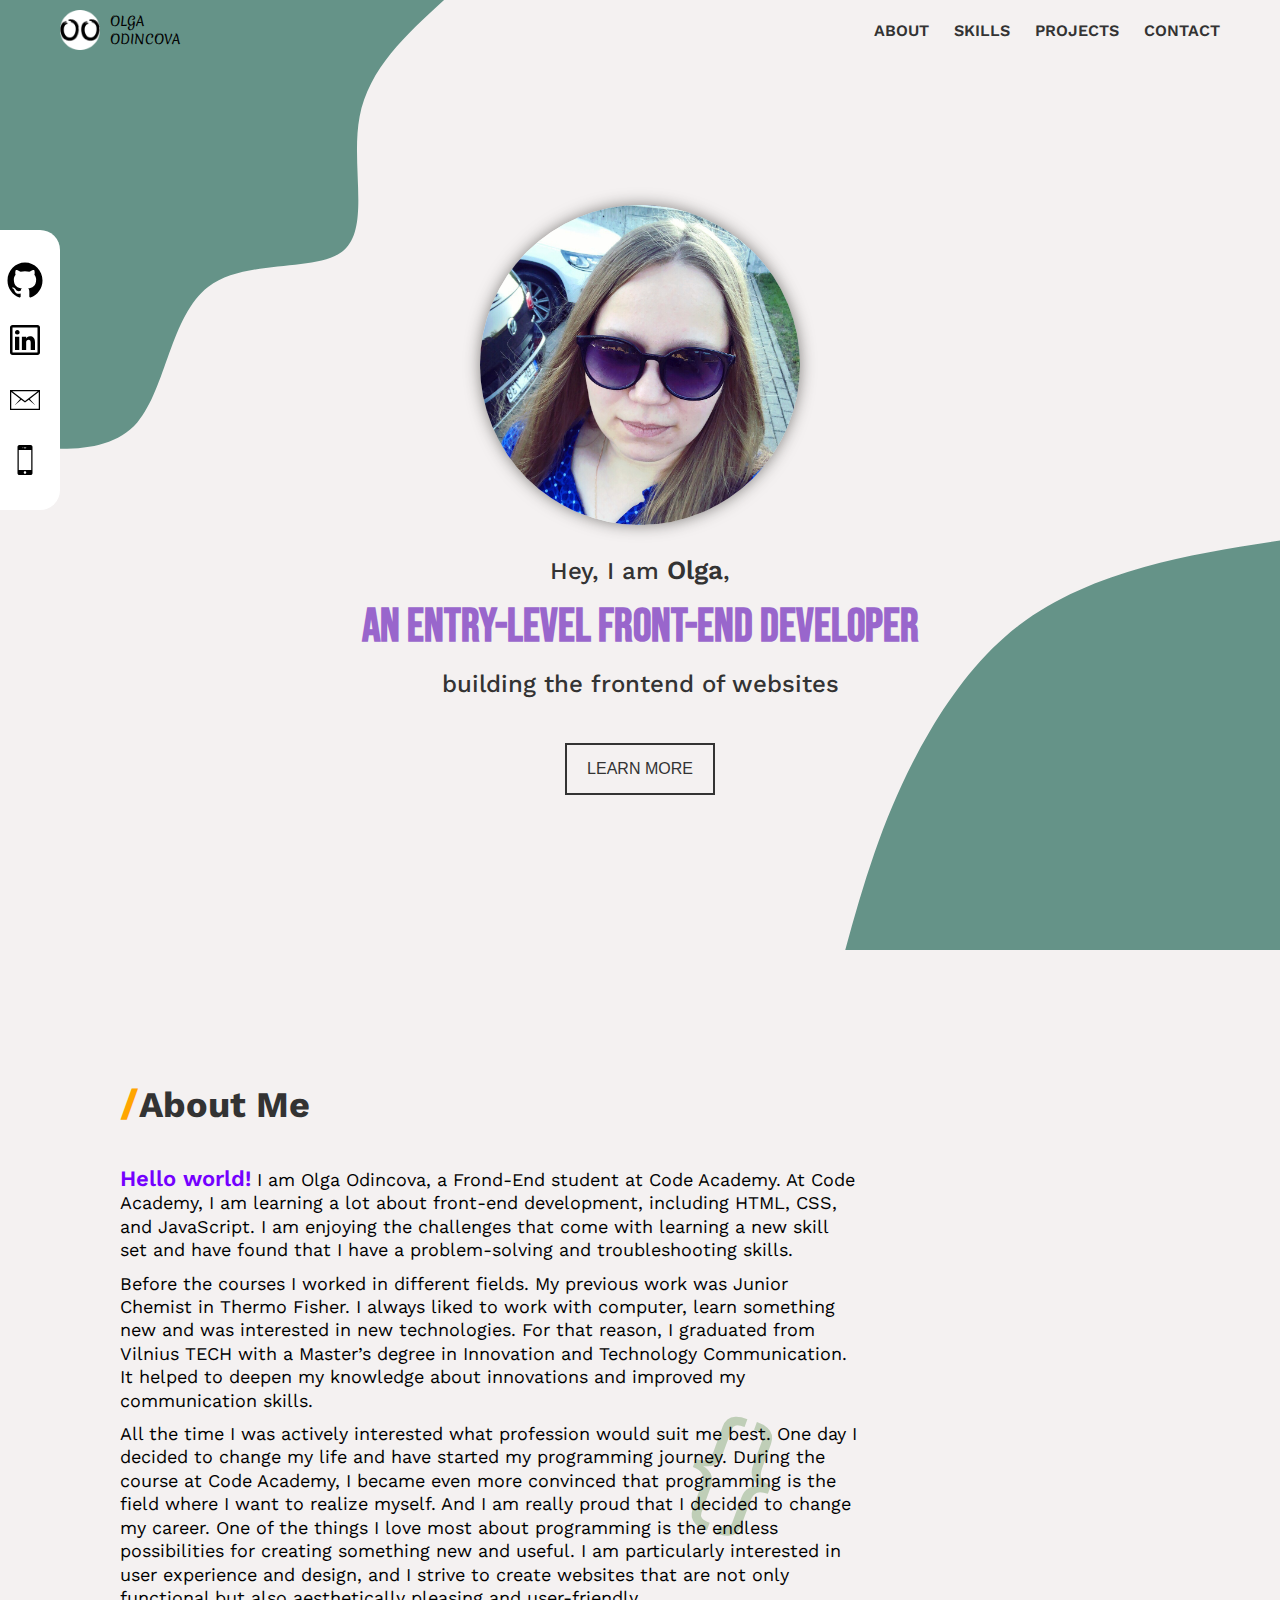
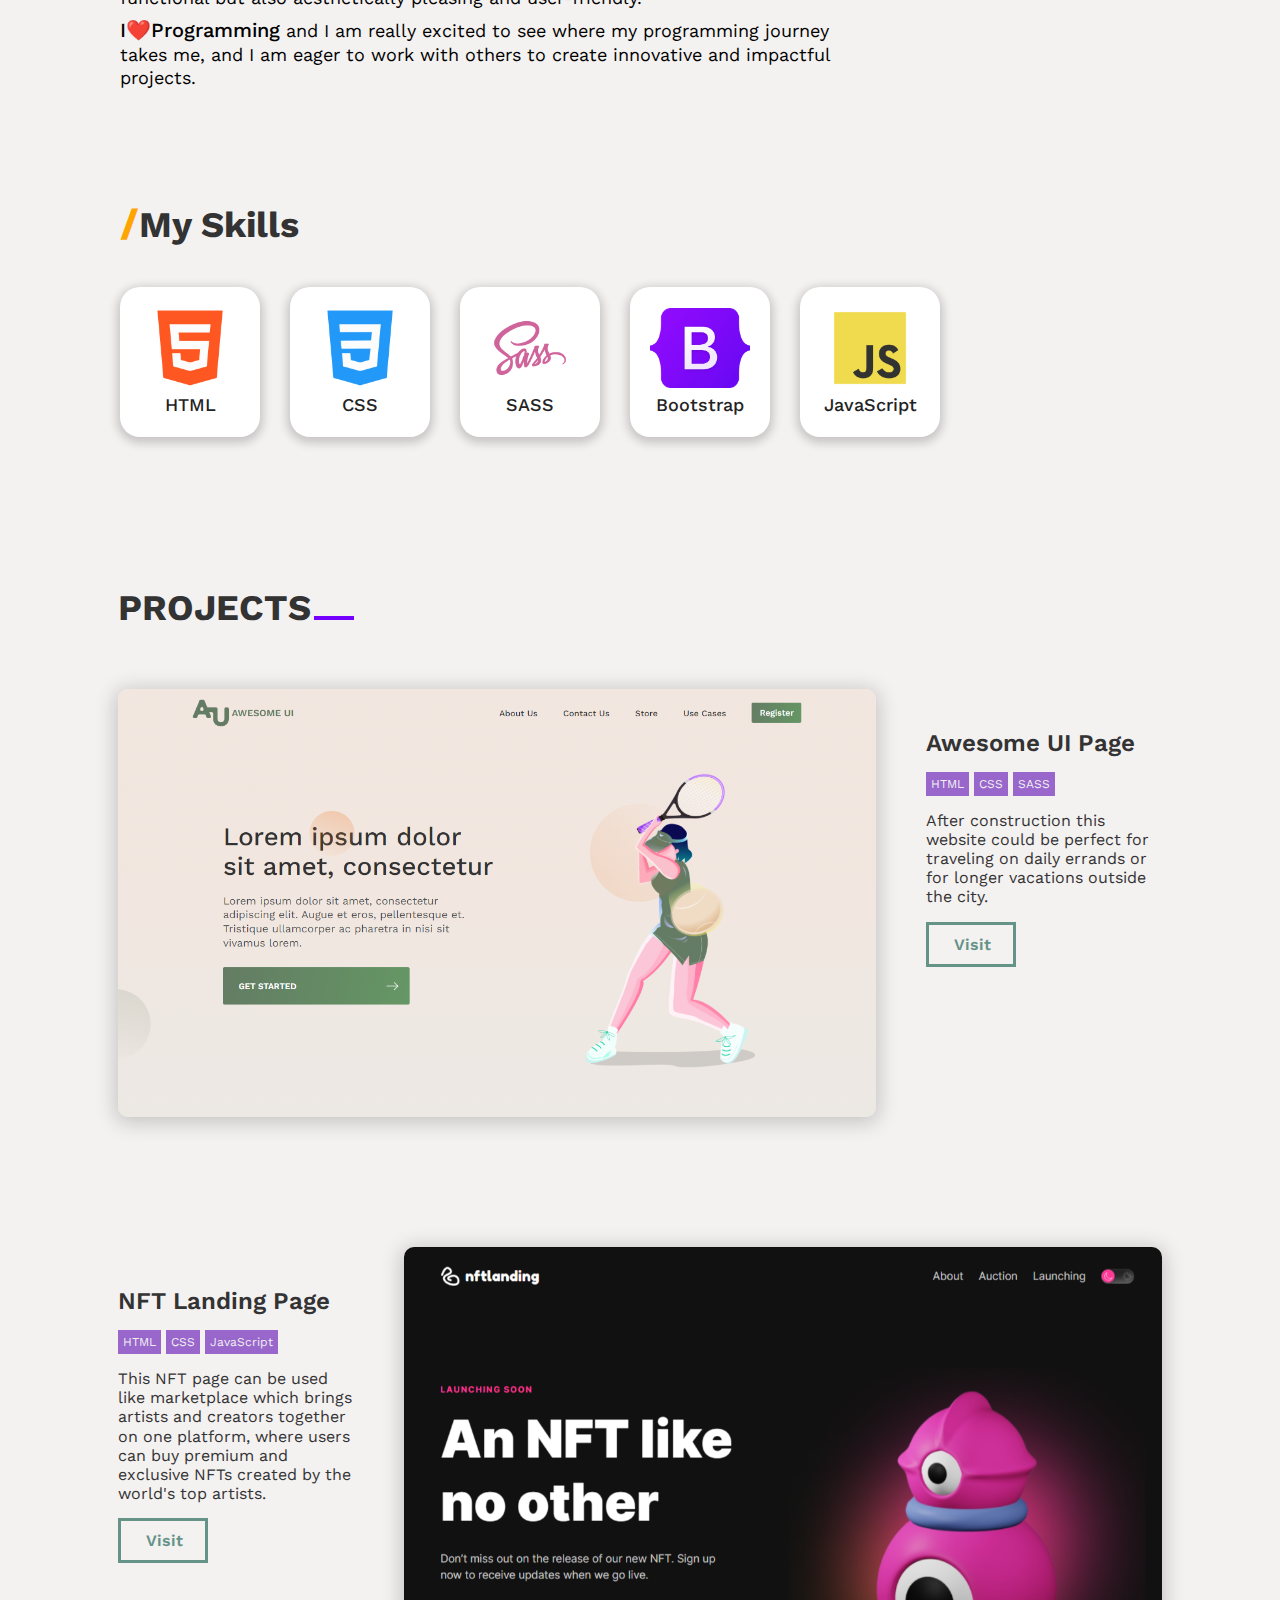
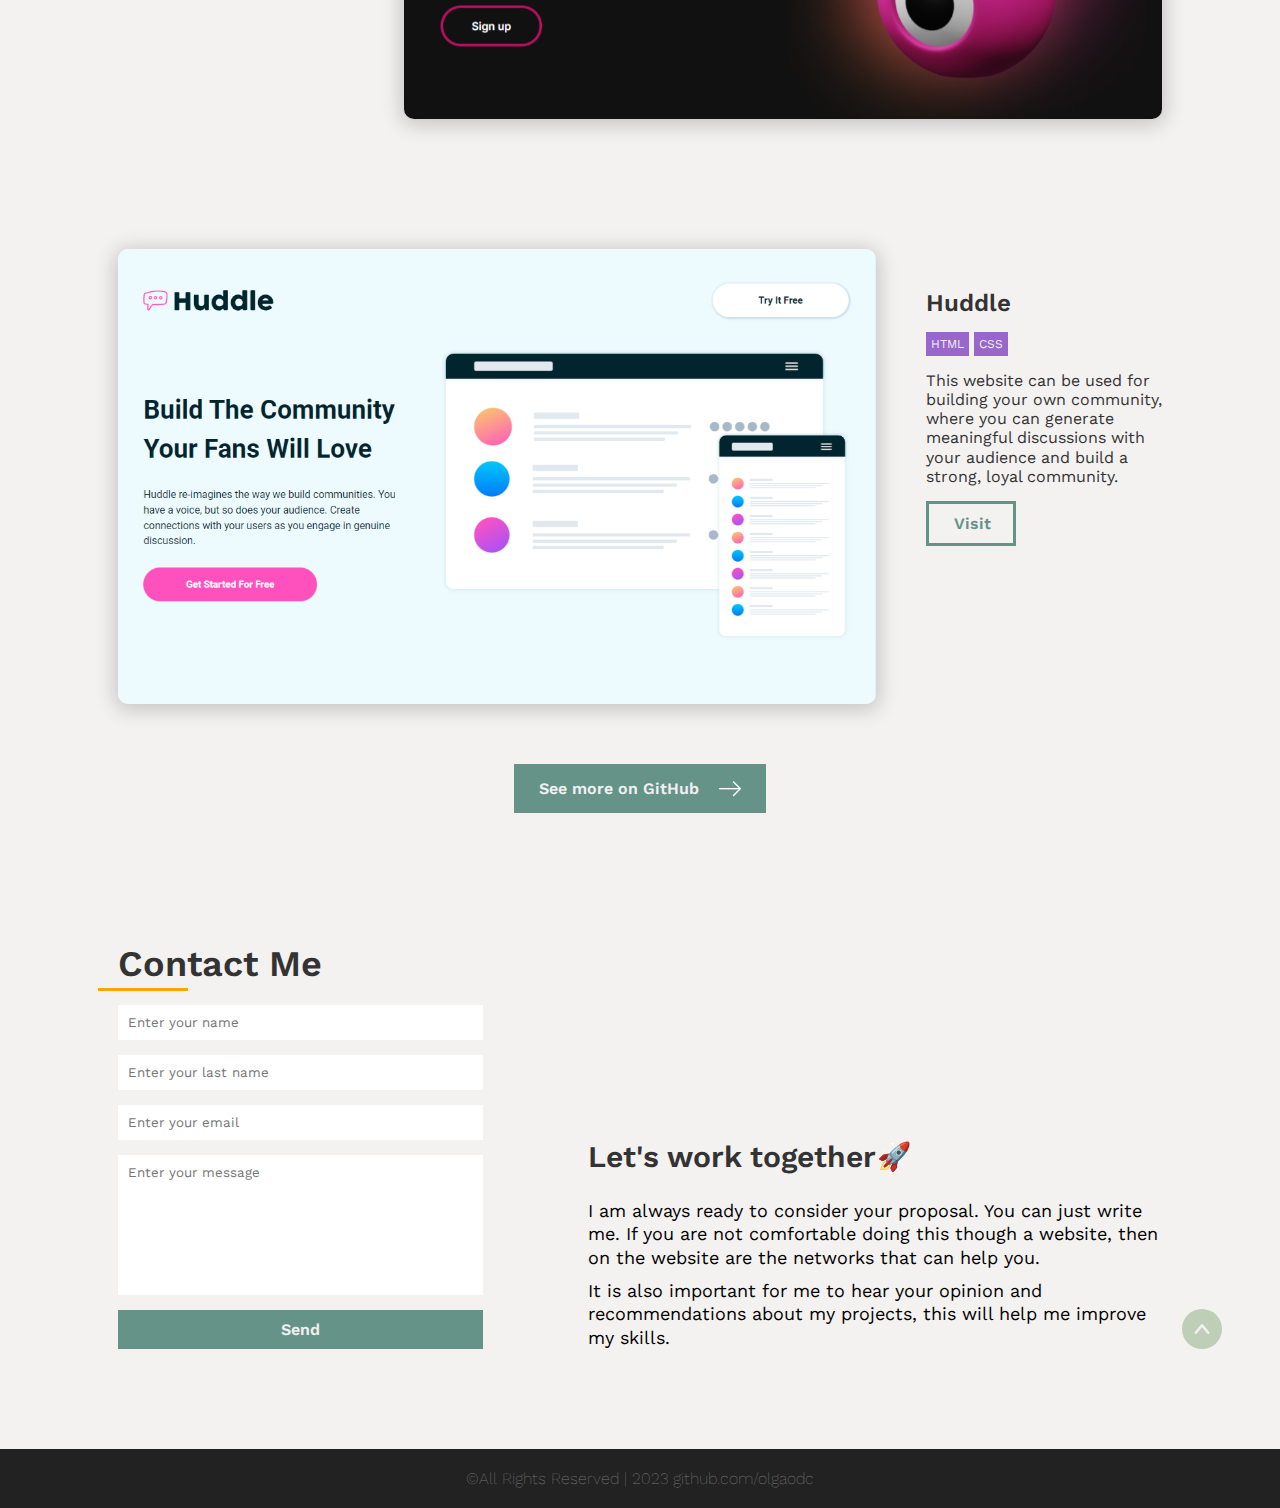
==== index.html @ 648d9e04 "changed welcome button and nft image" ====
<!DOCTYPE html>
<html lang="en">
<head>
  <meta charset="UTF-8">
  <meta http-equiv="X-UA-Compatible" content="IE=edge">
  <meta name="viewport" content="width=device-width, initial-scale=1.0">
  <title>Olga's Portfolio</title>
  <link rel="preconnect" href="https://fonts.googleapis.com">
  <link rel="preconnect" href="https://fonts.gstatic.com" crossorigin>
  <link href="https://fonts.googleapis.com/css2?family=Bebas+Neue&family=Merienda:wght@600&family=Work+Sans:ital,wght@0,400;0,500;0,600;0,700;1,600&display=swap" rel="stylesheet">

  <link rel="stylesheet" href="style.css">
</head>
  <body>
    <div class="content-wrapper">
      <div class="sidebar">
        <div class="contacts">
          <a class="contact-link" href="https://github.com/olgaodc" target="_blank">
            <svg class="contact-link-icon" height="512px" id="Layer_1" version="1.1" viewBox="0 0 512 512" width="512px" xml:space="preserve" xmlns="http://www.w3.org/2000/svg" xmlns:xlink="http://www.w3.org/1999/xlink">
              <g>
                <path class="st0" d="M256,32C132.3,32,32,134.8,32,261.7c0,101.5,64.2,187.5,153.2,217.9c11.2,2.1,15.3-5,15.3-11.1   c0-5.5-0.2-19.9-0.3-39.1c-62.3,13.9-75.5-30.8-75.5-30.8c-10.2-26.5-24.9-33.6-24.9-33.6c-20.3-14.3,1.5-14,1.5-14   c22.5,1.6,34.3,23.7,34.3,23.7c20,35.1,52.4,25,65.2,19.1c2-14.8,7.8-25,14.2-30.7c-49.7-5.8-102-25.5-102-113.5   c0-25.1,8.7-45.6,23-61.6c-2.3-5.8-10-29.2,2.2-60.8c0,0,18.8-6.2,61.6,23.5c17.9-5.1,37-7.6,56.1-7.7c19,0.1,38.2,2.6,56.1,7.7   c42.8-29.7,61.5-23.5,61.5-23.5c12.2,31.6,4.5,55,2.2,60.8c14.3,16.1,23,36.6,23,61.6c0,88.2-52.4,107.6-102.3,113.3   c8,7.1,15.2,21.1,15.2,42.5c0,30.7-0.3,55.5-0.3,63c0,6.1,4,13.3,15.4,11C415.9,449.1,480,363.1,480,261.7   C480,134.8,379.7,32,256,32z"/>
              </g>
            </svg>
            
          </a>
          <a class="contact-link" href="https://www.linkedin.com/in/olga-odincova-ba357b194/" target="_blank">
            <svg class="contact-link-icon" height="512px" id="Layer_1" version="1.1" viewBox="0 0 512 512" width="512px" xml:space="preserve" xmlns="http://www.w3.org/2000/svg" xmlns:xlink="http://www.w3.org/1999/xlink"><g><g><path class="st0" d="M182.8,384V212.9h-54.9V384H182.8L182.8,384z M157.4,187c18.3,0,29.7-13.1,29.7-29.5    c-0.3-16.7-11.4-29.5-29.4-29.5c-18,0-29.7,12.8-29.7,29.5c0,16.4,11.4,29.5,29,29.5H157.4L157.4,187z"/><path class="st0" d="M320.6,209c-29.1,0-41.6,16.4-49.6,27.8V213h-55v171h55v-97.4c0-5,0.4-10,1.9-13.5c4-10,13-20.3,28.2-20.3    c19.9,0,27.9,15.3,27.9,37.7V384h55v-99.9C384,232.8,356.8,209,320.6,209z"/></g><path d="M417.2,64H96.8C79.3,64,64,76.6,64,93.9v321.1c0,17.4,15.3,32.9,32.8,32.9h320.3c17.6,0,30.8-15.6,30.8-32.9V93.9   C448,76.6,434.7,64,417.2,64z M414,416c-1.1,0-313.1,0-314.9,0s-3.1-1.4-3.1-3.1S96,99.1,96,98s1-2,2-2s315,0,316,0s2,1,2,2   c0,23.3,0,314.9,0,316C416,414.9,415.1,416,414,416z"/></g>
            </svg>
          </a>
          <a class="contact-link" href="mailto:olgaodincova@gmail.com" target="_blank">
            <svg class="contact-link-icon" height="512px" id="Layer_1" version="1.1" viewBox="0 0 512 512" width="512px" xml:space="preserve" xmlns="http://www.w3.org/2000/svg" xmlns:xlink="http://www.w3.org/1999/xlink"><path d="M64,128v256h384V128H64z M256,267.9L93.2,144h325.6L256,267.9z M80,368V154.1l115.1,87.6L127,319l2,2l78.9-69.6L256,288  l48.1-36.6L383,321l2-2l-68.1-77.4L432,154.1V368H80z"/></svg>
          </a>
          <a class="contact-link" href="tel:+37068488502">
            <svg class="contact-link-icon" height="512px" id="Layer_1" version="1.1" viewBox="0 0 512 512" width="512px" xml:space="preserve" xmlns="http://www.w3.org/2000/svg" xmlns:xlink="http://www.w3.org/1999/xlink"><g><path d="M328.2,64H183.8C170.7,64,160,74.7,160,87.9v336.3c0,13.1,10.7,23.8,23.8,23.8h144.3c13.1,0,23.8-10.7,23.8-23.8V87.9   C352,74.7,341.3,64,328.2,64z M240,99.9c0-2.1,1.7-3.9,3.9-3.9h24.3c2.1,0,3.9,1.7,3.9,3.9v0.3c0,2.1-1.7,3.9-3.9,3.9h-24.3   c-2.1,0-3.9-1.7-3.9-3.9V99.9z M228,96c2.2,0,4,1.8,4,4c0,2.2-1.8,4-4,4s-4-1.8-4-4C224,97.8,225.8,96,228,96z M256,432.1   c-8.9,0-16.1-7.2-16.1-16.1c0-8.9,7.2-16.1,16.1-16.1c8.9,0,16.1,7.2,16.1,16.1C272.1,424.9,264.8,432.1,256,432.1z M336,384H176   V128h160V384z"/></g></svg>
          </a>
        </div>
      </div>
      
      <div class="bg-image">
        <div class="navbar-wrapper" id="navbar">
          <div class="navbar container">
            <div class="logo-wrapper">
              <img class="logo" src="./img/logo.png" alt="logo">
              <span class="logo-text-wrapper">
                <span class="logo-text">Olga</span>
                <span class="logo-text">Odincova</span>
              </span>
            </div>
            <ul class="navbar-list">
              <li class="navbar-list-item">
                <a class="navbar-list-link" href="#about">About</a>
              </li>
              <li class="navbar-list-item">
                <a class="navbar-list-link" href="#skills">Skills</a>
              </li>
              <li class="navbar-list-item">
                <a class="navbar-list-link" href="#projects">Projects</a>
              </li>
              <li class="navbar-list-item">
                <a class="navbar-list-link" href="#contact">Contact</a>
              </li>
            </ul>
            <div class="hamburger-menu">
              <span class="hamburger-menu-line"></span>
              <span class="hamburger-menu-line"></span>
              <span class="hamburger-menu-line"></span>
            </div>
          </div>
        </div>
        
        <div class="welcome-section-wrapper">
          <div class="container">
            <div id="welcome-section">
              <img class="portfolio-image" src="./img/portfolio-image.jpg" alt="">
              <span class="welcome-section-subtitle top">Hey, I am <span class="name">Olga</span>,</span>
              <h1 class="welcome-section-title">An Entry-Level Front-End Developer</h1>
              <span class="welcome-section-subtitle bottom">building the frontend of websites</span>
              <button class="button" id="welcome-button">
                <span>Learn more</span>
                <svg data-name="Layer 1" id="Layer_1" viewBox="0 0 64 64" xmlns="http://www.w3.org/2000/svg"><title/><path d="M32,51.5,0,18.83,6.62,12.5,32,38.76,57.38,12.5,64,18.83Z" data-name="&lt;Compound Path&gt;" id="_Compound_Path_"/></svg>
              </button>
            </div>
          </div>
        </div>
      </div>
      
      <div class="bg-color">     

        <div class="main-menu">
          <div class="about-container">
            <div class="container">
              <div class="about-section-wrapper">
                <div class="about-section" id="about">
                  <h2 class="about-title">About Me</h2>
                  <p class="about-description"> <span class="hello-item">Hello world!</span> I am Olga Odincova, a Frond-End student at Code Academy. At Code Academy, I am learning a lot about front-end development, including HTML, CSS, and JavaScript. I am enjoying the challenges that come with learning a new skill set and have found that I have a problem-solving and troubleshooting skills.</p>
                  <p class="about-description">Before the courses I worked in different fields. My previous work was Junior Chemist in Thermo Fisher. I always liked to work with computer, learn something new and was interested in new technologies. For that reason, I graduated from Vilnius TECH with a Master’s degree in Innovation and Technology Communication. It helped to deepen my knowledge about innovations and improved my communication skills.</p>
                  <p class="about-description journey">All the time I was actively interested what profession would suit me best. One day I decided to change my life and have started my programming journey. During the course at Code Academy, I became even more convinced that programming is the field where I want to realize myself. And I am really proud that I decided to change my career. One of the things I love most about programming is the endless possibilities for creating something new and useful. I am particularly interested in user experience and design, and I strive to create websites that are not only functional but also aesthetically pleasing and user-friendly.</p>
                  <p class="about-description"><span class="programming-item">I❤️Programming</span> and I am really excited to see where my programming journey takes me, and I am eager to work with others to create innovative and impactful projects.</p>
                </div>
                <div class="skills-section" id="skills">
                  <h2 class="skills-title">My Skills</h2>
                  <div class="skills-items-wrapper">
                    <div class="skill-item">
                      <img class="skill-icon" src="./img/html.png" alt="html logo">
                      <span class="item-title">HTML</span>
                    </div>
                    <div class="skill-item">
                      <img class="skill-icon" src="./img/css.png" alt="css logo">
                      <span class="item-title">CSS</span>
                    </div>
                    <div class="skill-item">
                      <img class="skill-icon" src="./img/sass.png" alt="sass logo">
                      <span class="item-title">SASS</span>
                    </div>
                    <div class="skill-item">
                      <img class="skill-icon" src="./img/Bootstrap.png" alt="bootstrap logo">
                      <span class="item-title">Bootstrap</span>
                    </div>
                    <!-- <div class="skill-item">
                      <span class="item-title">Responsive design</span>
                    </div> -->
                    <div class="skill-item">
                      <img class="skill-icon" src="./img/js.png" alt="javascript logo">
                      <span class="item-title">JavaScript</span>
                    </div>
                     <!-- <div class="skill-item different"><span class="item-title different">Coming soon...</span></div> -->
                  </div>
                </div>
              </div>
            </div>
          </div>

          <div class="work-container-wrapper">
            <div class="container">
              <div id="projects" class="work-container">
                <h2 class="project-tile">Projects</h2>
                <div class="project-items-wrapper">
                  <div class="project-item">                      
                    <a class="project-image-link" href="https://olgaodc.github.io/Awesome-UI/" target="_blank">
                      <img class="project-image" src="./img/Awesome-UI-Landing-Page.png">
                    </a>
                    <div class="project-info">
                      <h3 class="project-item-title">Awesome UI Page</h3>
                      <span class="project-stack">
                        <span class="stack-item">HTML</span>
                        <span class="stack-item">CSS</span>
                        <span class="stack-item">SASS</span>
                      </span>
                      <p class="project-item-description">After construction this website could be perfect for traveling on daily errands or for longer vacations outside the city.</p>
                      <a class="project-item-button" href="https://olgaodc.github.io/Awesome-UI/" target="_blank">Visit</a>
                    </div>
                  </div>
                
                  <div class="project-item">                      
                    <div class="project-info">
                      <h3 class="project-item-title">NFT Landing Page</h3>
                      <span class="project-stack">
                        <span class="stack-item">HTML</span>
                        <span class="stack-item">CSS</span>
                        <span class="stack-item">JavaScript</span>
                      </span>
                      <p class="project-item-description">This NFT page can be used like marketplace which brings artists and creators together on one platform, where users can buy premium and exclusive NFTs created by the world's top artists.</p>
                      <a class="project-item-button" href="https://olgaodc.github.io/NFT-landing-page/" target="_blank">Visit</a>
                    </div>
                    <a class="project-image-link" href="https://olgaodc.github.io/NFT-landing-page/" target="_blank">
                      <img class="project-image" src="./img/NFT-Startup-Landing-Page.png">
                    </a>

                  </div>
                
                  <div class="project-item">
                    <a class="project-image-link" href="https://olgaodc.github.io/Huddle/" target="_blank">
                      <img class="project-image" src="./img/Huddle.png">
                    </a>
                    <div class="project-info">
                      <h3 class="project-item-title">Huddle</h3>
                      <span class="project-stack">
                        <span class="stack-item">HTML</span>
                        <span class="stack-item">CSS</span>
                        <!-- <span class="stack-item">SASS</span> -->
                      </span>
                      <p class="project-item-description">This website can be used for building your own community, where you can generate meaningful discussions with your audience and build a strong, loyal community.</p>
                      <a class="project-item-button" href="https://olgaodc.github.io/Huddle/" target="_blank">Visit</a>
                    </div>                  
                  </div>
                </div>
              
                <a class="profile-button" href="https://github.com/olgaodc?tab=repositories" target="_blank">
                  <span class="button-text">See more on GitHub</span>
                  <img src="./img/arrow.png" alt="arrow"> 
                </a>
              </div>
            </div>
          </div>

          
          <div class="contact-container">
            <div class="container">
              <div class="contact-section-wrapper">
                <div class="contact-section" id="contact">
                  <form action="mailto:olgaodincova@gmail.com" method="post" target="_blank">
                    <span class="form-title">Contact Me</span>
                    <div class="line"></div>
                    <input type="text" placeholder="Enter your name" name="firstname" id="fname" required>
                    <input type="text" placeholder="Enter your last name" name="lastname" id="lname" required>
                    <input type="email" placeholder="Enter your email" name="email" id="email" required>
                    <textarea name="message" id="message" placeholder="Enter your message"  cols="30" rows="8"></textarea>
                    <input type="submit" value="Send">
                  </form>
                  <div class="contact-info">
                    <h4 class="contact-title">Let's work together</h4>
                    <p class="contact-description">I am always ready to consider your proposal. You can just write me. If you are not comfortable doing this though a website, then on the website are the networks that can help you.</p>
                    <p class="contact-description">It is also important for me to hear your opinion and recommendations about my projects, this will help me improve my skills.</p>
                    <div class="contacts-list-wrapper">
                      <ul class="contacts-list">
                        <li class="contact-item">
                          <a class="contact-link" href="https://www.linkedin.com/in/olga-odincova-ba357b194/" target="_blank">
                            <svg class="contact-icon" height="512px" id="Layer_1" version="1.1" viewBox="0 0 512 512" width="512px" xml:space="preserve" xmlns="http://www.w3.org/2000/svg" xmlns:xlink="http://www.w3.org/1999/xlink"><g><g><path class="st0" d="M182.8,384V212.9h-54.9V384H182.8L182.8,384z M157.4,187c18.3,0,29.7-13.1,29.7-29.5    c-0.3-16.7-11.4-29.5-29.4-29.5c-18,0-29.7,12.8-29.7,29.5c0,16.4,11.4,29.5,29,29.5H157.4L157.4,187z"/><path class="st0" d="M320.6,209c-29.1,0-41.6,16.4-49.6,27.8V213h-55v171h55v-97.4c0-5,0.4-10,1.9-13.5c4-10,13-20.3,28.2-20.3    c19.9,0,27.9,15.3,27.9,37.7V384h55v-99.9C384,232.8,356.8,209,320.6,209z"/></g><path d="M417.2,64H96.8C79.3,64,64,76.6,64,93.9v321.1c0,17.4,15.3,32.9,32.8,32.9h320.3c17.6,0,30.8-15.6,30.8-32.9V93.9   C448,76.6,434.7,64,417.2,64z M414,416c-1.1,0-313.1,0-314.9,0s-3.1-1.4-3.1-3.1S96,99.1,96,98s1-2,2-2s315,0,316,0s2,1,2,2   c0,23.3,0,314.9,0,316C416,414.9,415.1,416,414,416z"/></g>
                            </svg>
                          </a>
                        </li>
                        <li class="contact-item">
                          <a class="contact-link" href="tel:+37068488502">
                            <svg class="contact-icon" height="512px" id="Layer_1" version="1.1" viewBox="0 0 512 512" width="512px" xml:space="preserve" xmlns="http://www.w3.org/2000/svg" xmlns:xlink="http://www.w3.org/1999/xlink"><g><path d="M328.2,64H183.8C170.7,64,160,74.7,160,87.9v336.3c0,13.1,10.7,23.8,23.8,23.8h144.3c13.1,0,23.8-10.7,23.8-23.8V87.9   C352,74.7,341.3,64,328.2,64z M240,99.9c0-2.1,1.7-3.9,3.9-3.9h24.3c2.1,0,3.9,1.7,3.9,3.9v0.3c0,2.1-1.7,3.9-3.9,3.9h-24.3   c-2.1,0-3.9-1.7-3.9-3.9V99.9z M228,96c2.2,0,4,1.8,4,4c0,2.2-1.8,4-4,4s-4-1.8-4-4C224,97.8,225.8,96,228,96z M256,432.1   c-8.9,0-16.1-7.2-16.1-16.1c0-8.9,7.2-16.1,16.1-16.1c8.9,0,16.1,7.2,16.1,16.1C272.1,424.9,264.8,432.1,256,432.1z M336,384H176   V128h160V384z"/></g></svg>
                          </a>
                        </li>
                        <li class="contact-item">
                          <a class="contact-link" href="mailto:olgaodincova@gmail.com" target="_blank">
                            <svg class="contact-icon" height="512px" id="Layer_1" version="1.1" viewBox="0 0 512 512" width="512px" xml:space="preserve" xmlns="http://www.w3.org/2000/svg" xmlns:xlink="http://www.w3.org/1999/xlink"><path d="M64,128v256h384V128H64z M256,267.9L93.2,144h325.6L256,267.9z M80,368V154.1l115.1,87.6L127,319l2,2l78.9-69.6L256,288  l48.1-36.6L383,321l2-2l-68.1-77.4L432,154.1V368H80z"/></svg>
                          </a>
                        </li> 
                      </ul>
                    </div>
                  </div> 
                  <button class="back-to-top-button" id="back-to-top-button">
                    <?xml version="1.0" ?><svg viewBox="0 0 96 96" xmlns="http://www.w3.org/2000/svg"><title/><path d="M82.6074,62.1072,52.6057,26.1052a6.2028,6.2028,0,0,0-9.2114,0L13.3926,62.1072a5.999,5.999,0,1,0,9.2114,7.6879L48,39.3246,73.396,69.7951a5.999,5.999,0,1,0,9.2114-7.6879Z"/></svg>
                  </a>             
                </div>
              </div>
            </div>
          </div>
        </div>
      </div>
      
      <div class="footer-wrapper">
        <div class="container">
          <div class="footer">
            <span class="footer-item">©All Rights Reserved | 2023 github.com/olgaodc</span>
          </div>
        </div>
      </div>
    </div>

    <script src="script.js"></script>
  </body>
</html>
---- style.css ----
@charset "UTF-8";
*, *::before, *::after {
  box-sizing: border-box;
}

body {
  margin: 0;
}

.content-wrapper {
  font-family: "Work Sans", sans-serif;
}

.container {
  max-width: 1300px;
  margin-left: auto;
  margin-right: auto;
  padding: 0 60px;
}
@media screen and (max-width: 660px) {
  .container {
    padding: 0 40px;
  }
}
@media screen and (max-width: 469px) {
  .container {
    padding: 0 20px;
  }
}

.bg-image {
  background-color: #F4F1F1;
  background-image: url("./img/background-image.svg");
  background-repeat: no-repeat;
  background-size: cover;
}

.logo-wrapper {
  display: flex;
  align-items: center;
  -moz-column-gap: 10px;
       column-gap: 10px;
}
.logo-wrapper .logo {
  width: 40px;
  height: 40px;
}
@media screen and (max-width: 469px) {
  .logo-wrapper .logo {
    width: 30px;
    height: 30px;
  }
}
.logo-wrapper .logo-text-wrapper {
  display: flex;
  flex-direction: column;
}
.logo-wrapper .logo-text-wrapper .logo-text {
  text-transform: uppercase;
  font-family: "Merienda", cursive;
  color: #000000;
  font-size: 13px;
  font-weight: 400;
}
@media screen and (max-width: 469px) {
  .logo-wrapper .logo-text-wrapper .logo-text {
    font-size: 10px;
  }
}

.footer .logo-wrapper .logo-text {
  color: #ffffff;
}

.bg-color {
  background-color: #f4f1f1;
}

.about-title,
.skills-title {
  margin: 0 0 40px;
  font-size: 36px;
  color: #333333;
}
@media screen and (max-width: 660px) {
  .about-title,
  .skills-title {
    margin: 0 0 30px;
    font-size: 30px;
  }
}

.about-title::before,
.skills-title::before {
  content: "/";
  color: orange;
  font-size: 40px;
}

input[type=text],
input[type=email],
input[type=submit],
textarea {
  padding: 10px;
  border: none;
  /* border-radius: 4px; */
  font-family: "Work Sans", sans-serif;
  resize: none;
  max-width: 100%;
}

input[type=submit] {
  cursor: pointer;
  background-color: #659388;
  color: #f0f0f0;
  font-size: 16px;
  font-weight: 600;
}

input[type=submit]:hover {
  opacity: 85%;
}

.about-section-wrapper {
  padding-top: 100px;
  padding-left: 60px;
  display: flex;
  flex-direction: column;
  row-gap: 100px;
}
@media screen and (max-width: 660px) {
  .about-section-wrapper {
    padding-left: 0;
    padding-top: 50px;
    row-gap: 60px;
  }
}
.about-section-wrapper .about-section {
  padding-top: 30px;
}
.about-section-wrapper .about-section .about-description {
  margin-top: 0;
  margin-bottom: 10px;
  max-width: 740px;
  font-size: 18px;
  line-height: 130%;
}
@media screen and (max-width: 660px) {
  .about-section-wrapper .about-section .about-description {
    font-size: 16px;
  }
}
.about-section-wrapper .about-section .about-description.journey {
  position: relative;
  z-index: 1;
}
.about-section-wrapper .about-section .about-description.journey:after {
  position: absolute;
  display: inline-block;
  content: "{}";
  color: #bfceb7;
  transform: scale(7);
  rotate: 20deg;
  top: 34px;
  right: 120px;
  z-index: -1;
}
.about-section-wrapper .about-section .about-description .hello-item {
  color: #7400ff;
  font-size: 22px;
  font-weight: 600;
}
.about-section-wrapper .about-section .about-description .programming-item {
  font-size: 20px;
  font-weight: 500;
}
.about-section-wrapper .skills-section .skills-items-wrapper {
  display: flex;
  flex-wrap: wrap;
  gap: 30px;
}
@media screen and (max-width: 660px) {
  .about-section-wrapper .skills-section .skills-items-wrapper {
    gap: 30px 20px;
  }
}
.about-section-wrapper .skills-section .skills-items-wrapper .skill-item {
  display: flex;
  flex-direction: column;
  justify-content: center;
  align-items: center;
  gap: 6px;
  background-color: white;
  border-radius: 20px;
  height: 150px;
  width: 140px;
  box-shadow: 0 3px 10px 3px rgba(0, 0, 0, 0.19);
  transition-property: margin-top, margin-bottom;
  transition-duration: 0.3s;
}
@media screen and (max-width: 660px) {
  .about-section-wrapper .skills-section .skills-items-wrapper .skill-item {
    height: 110px;
    width: 100px;
  }
}
.about-section-wrapper .skills-section .skills-items-wrapper .skill-item .skill-icon {
  height: 80px;
}
@media screen and (max-width: 660px) {
  .about-section-wrapper .skills-section .skills-items-wrapper .skill-item .skill-icon {
    height: 50px;
  }
}
.about-section-wrapper .skills-section .skills-items-wrapper .skill-item:hover {
  margin-top: -20px;
  margin-bottom: 0;
}
.about-section-wrapper .skills-section .skills-items-wrapper .skill-item.different {
  background-color: #c2bebe;
}
.about-section-wrapper .skills-section .skills-items-wrapper .skill-item .item-title {
  text-align: center;
  color: #232323;
  font-size: 18px;
  font-weight: 500;
}
@media screen and (max-width: 660px) {
  .about-section-wrapper .skills-section .skills-items-wrapper .skill-item .item-title {
    font-size: 15px;
  }
}
.about-section-wrapper .skills-section .skills-items-wrapper .skill-item .item-title.different {
  color: #ede5e5;
}

.navbar-wrapper {
  padding-top: 10px;
}
.navbar-wrapper .navbar {
  display: flex;
  justify-content: space-between;
  align-items: center;
}
.navbar-wrapper .navbar .navbar-list {
  display: flex;
  flex-wrap: wrap;
  gap: 25px;
  padding-left: 0;
  margin: 0;
}
.navbar-wrapper .navbar .navbar-list .navbar-list-item {
  list-style-type: none;
}
.navbar-wrapper .navbar .navbar-list .navbar-list-item .navbar-list-link {
  display: inline-block;
  text-decoration: none;
  color: #333333;
  text-transform: uppercase;
  font-size: 16px;
  font-weight: 600;
  padding: 10px 0;
  transition-property: color;
  transition-duration: 0.3s;
}
.navbar-wrapper .navbar .navbar-list .navbar-list-item .navbar-list-link:hover {
  color: #659388;
}
.navbar-wrapper .navbar .hamburger-menu {
  cursor: pointer;
  display: none;
}
@media screen and (max-width: 660px) {
  .navbar-wrapper .navbar .hamburger-menu {
    display: block;
  }
}
.navbar-wrapper .navbar .hamburger-menu .hamburger-menu-line {
  display: block;
  width: 25px;
  height: 3px;
  margin: 5px 0;
  border-radius: 25px;
  background-color: #333333;
  transition: all 0.3s ease;
}

@media (max-width: 660px) {
  .navbar-wrapper .navbar .navbar-list {
    position: fixed;
    right: -100%;
    top: 0;
    gap: 15px;
    flex-direction: column;
    padding-top: 60px;
    background-color: rgba(244, 241, 241, 0.8);
    width: 60%;
    height: 100svh;
    text-align: center;
    transition: 0.3s;
    z-index: 2;
  }
  .navbar-wrapper .navbar .navbar-list.active {
    right: 0;
  }
  .navbar-wrapper .navbar .navbar-list .navbar-list-item {
    margin: 0;
  }
  .navbar-wrapper .navbar .navbar-list .navbar-list-item .navbar-list-link {
    font-size: 14px;
    padding: 0;
  }
  .navbar-wrapper .navbar .hamburger-menu {
    z-index: 3;
  }
  .navbar-wrapper .navbar .hamburger-menu.active .hamburger-menu-line:nth-child(2) {
    opacity: 0;
  }
  .navbar-wrapper .navbar .hamburger-menu.active .hamburger-menu-line:nth-child(1) {
    transform: translateY(8px) rotate(45deg);
  }
  .navbar-wrapper .navbar .hamburger-menu.active .hamburger-menu-line:nth-child(3) {
    transform: translateY(-8px) rotate(-45deg);
  }
}
.sidebar {
  position: fixed;
  top: 230px;
  background-color: white;
  padding: 30px 15px 30px 5px;
  border-radius: 0 20px 20px 0;
}
.sidebar .contacts {
  display: grid;
  grid-template-columns: 1fr;
  row-gap: 20px;
}
.sidebar .contacts .contact-link {
  text-decoration: none;
}
.sidebar .contacts .contact-link .contact-link-icon {
  display: block;
  width: 40px;
  height: 40px;
  transition-property: fill;
  transition-duration: 0.3s;
  transition-timing-function: ease-in-out;
}
.sidebar .contacts .contact-link .contact-link-icon:hover {
  fill: #659388;
}
@media screen and (max-width: 660px) {
  .sidebar {
    display: none;
  }
}

#welcome-section {
  display: flex;
  flex-direction: column;
  align-items: center;
  justify-content: center;
  gap: 15px;
  height: 100vh;
  height: 100svh;
}
#welcome-section .portfolio-image {
  width: 320px;
  height: 320px;
  -o-object-fit: cover;
     object-fit: cover;
  display: block;
  border-radius: 50%;
  /* border: 1px solid #4a4848ed; */
  box-shadow: 0px 0px 15px 0px rgba(113, 110, 108, 0.88);
}
@media screen and (max-width: 469px) {
  #welcome-section .portfolio-image {
    width: 260px;
    height: 260px;
  }
}
@media screen and (max-width: 290px) {
  #welcome-section .portfolio-image {
    width: 180px;
    height: 180px;
  }
}
#welcome-section .welcome-section-subtitle {
  font-size: 24px;
  color: #333333;
  font-weight: 500;
  text-align: center;
}
@media screen and (max-width: 660px) {
  #welcome-section .welcome-section-subtitle {
    font-size: 20px;
  }
}
#welcome-section .welcome-section-subtitle.top {
  margin-top: 15px;
}
#welcome-section .welcome-section-subtitle.bottom {
  margin-bottom: 30px;
}
@media screen and (max-width: 660px) {
  #welcome-section .welcome-section-subtitle.bottom {
    margin-bottom: 20px;
  }
}
#welcome-section .welcome-section-subtitle .name {
  font-size: 26px;
  font-weight: 600;
}
@media screen and (max-width: 660px) {
  #welcome-section .welcome-section-subtitle .name {
    font-size: 22px;
  }
}
#welcome-section .welcome-section-title {
  font-family: "Bebas Neue", cursive;
  text-align: center;
  font-size: 46px;
  color: #9966CC;
  /* text-shadow: 1px 1px 1px #4c4746; */
  margin: 0;
}
@media screen and (max-width: 660px) {
  #welcome-section .welcome-section-title {
    font-size: 38px;
  }
}
#welcome-section .button {
  display: flex;
  justify-content: space-between;
  align-items: center;
  max-width: 280px;
  text-decoration: none;
  text-transform: uppercase;
  text-align: center;
  padding: 15px 20px;
  color: #333333;
  font-size: 16px;
  font-weight: 500;
  background-color: transparent;
  border: 2px solid #333333;
  cursor: pointer;
  transition-property: all;
  transition-duration: 0.5s;
}
@media screen and (max-width: 660px) {
  #welcome-section .button {
    font-size: 14px;
  }
}
#welcome-section .button svg {
  display: none;
  width: 17px;
  height: 17px;
  fill: #ffffff;
  transition-property: all;
  transition-duration: 0.5s;
}
#welcome-section .button:hover {
  gap: 15px;
  color: #ffffff;
  background-color: #bfceb7;
  border-color: #bfceb7;
  padding: 15px 40px;
  letter-spacing: 5px;
  font-weight: 600;
}
#welcome-section .button:hover svg {
  display: block;
}

.work-container-wrapper {
  padding-top: 150px;
}
@media screen and (max-width: 660px) {
  .work-container-wrapper {
    padding-top: 100px;
  }
}
.work-container-wrapper #projects {
  display: flex;
  flex-wrap: wrap;
  row-gap: 60px;
  justify-content: center;
}
@media screen and (max-width: 660px) {
  .work-container-wrapper #projects {
    row-gap: 30px;
  }
}
.work-container-wrapper #projects .project-tile {
  width: 90%;
  text-align: left;
  margin: 0;
  text-transform: uppercase;
  font-size: 36px;
  font-weight: 700;
  color: #333333;
}
@media screen and (max-width: 660px) {
  .work-container-wrapper #projects .project-tile {
    width: 100%;
    font-size: 30px;
  }
}
.work-container-wrapper #projects .project-tile::after {
  content: "";
  display: inline-block;
  height: 4px;
  width: 40px;
  background: #7400ff;
  margin-left: 3px;
  animation: blink 1s infinite;
}
@media screen and (max-width: 660px) {
  .work-container-wrapper #projects .project-tile::after {
    width: 30px;
    height: 3px;
  }
}
@keyframes blink {
  0% {
    opacity: 0;
  }
  100% {
    opacity: 1;
  }
}
.work-container-wrapper #projects .project-items-wrapper {
  width: 90%;
  display: flex;
  flex-wrap: wrap;
  row-gap: 130px;
}
@media screen and (max-width: 980px) {
  .work-container-wrapper #projects .project-items-wrapper {
    row-gap: 100px;
  }
}
@media screen and (max-width: 660px) {
  .work-container-wrapper #projects .project-items-wrapper {
    width: 100%;
    row-gap: 60px;
  }
}
.work-container-wrapper #projects .project-items-wrapper .project-item {
  display: flex;
  gap: 50px;
  color: #333333;
}
@media screen and (max-width: 980px) {
  .work-container-wrapper #projects .project-items-wrapper .project-item {
    flex-direction: column-reverse;
    gap: 20px;
  }
}
@media screen and (max-width: 980px) {
  .work-container-wrapper #projects .project-items-wrapper .project-item:nth-of-type(2) {
    flex-direction: column;
  }
}
.work-container-wrapper #projects .project-items-wrapper .project-item .project-image-link {
  width: calc(75% - 25px);
}
@media screen and (max-width: 980px) {
  .work-container-wrapper #projects .project-items-wrapper .project-item .project-image-link {
    width: 100%;
  }
}
.work-container-wrapper #projects .project-items-wrapper .project-item .project-image-link .project-image {
  display: block;
  border-radius: 10px;
  box-shadow: 0 3px 20px 3px rgba(0, 0, 0, 0.19);
  width: 100%;
  -o-object-fit: cover;
     object-fit: cover;
}
.work-container-wrapper #projects .project-items-wrapper .project-item .project-info {
  width: calc(25% - 25px);
  display: flex;
  flex-direction: column;
  align-items: flex-start;
  row-gap: 15px;
  padding-top: 40px;
}
@media screen and (max-width: 980px) {
  .work-container-wrapper #projects .project-items-wrapper .project-item .project-info {
    width: 100%;
    padding-top: 0;
    row-gap: 10px;
  }
}
.work-container-wrapper #projects .project-items-wrapper .project-item .project-info .project-item-title {
  margin: 0;
  color: #333333;
  background-color: transparent;
  font-size: 24px;
  font-weight: 600;
}
.work-container-wrapper #projects .project-items-wrapper .project-item .project-info .project-stack .stack-item {
  display: inline-block;
  padding: 5px;
  font-size: 12px;
  color: #f0f0f0;
  background-color: #9966CC;
}
.work-container-wrapper #projects .project-items-wrapper .project-item .project-info .project-item-description {
  color: #333333;
  margin: 0;
  line-height: 120%;
}
.work-container-wrapper #projects .project-items-wrapper .project-item .project-info .project-item-button {
  /* align-self: center; */
  text-decoration: none;
  max-width: 90px;
  padding: 10px 25px;
  text-align: center;
  font-size: 16px;
  font-weight: 600;
  color: #659388;
  background-color: transparent;
  border: 3px solid #659388;
  transition-property: color, background-color;
  transition-duration: 0.3s;
}
.work-container-wrapper #projects .project-items-wrapper .project-item .project-info .project-item-button:hover {
  color: #f0f0f0;
  background-color: #659388;
}
@media screen and (max-width: 980px) {
  .work-container-wrapper #projects .project-items-wrapper .project-item .project-info .project-item-button {
    display: none;
  }
}
.work-container-wrapper #projects .profile-button {
  text-decoration: none;
  text-align: center;
  color: #f0f0f0;
  background-color: #659388;
  max-width: 260px;
  padding: 15px 25px;
  font-weight: 600;
  display: flex;
  justify-content: space-between;
  align-items: center;
  -moz-column-gap: 20px;
       column-gap: 20px;
  transition-property: opacity;
  transition-duration: 0.3s;
}
.work-container-wrapper #projects .profile-button:hover {
  opacity: 85%;
}

.contact-section-wrapper {
  display: flex;
  justify-content: center;
  padding: 130px 0 100px;
}
@media screen and (max-width: 660px) {
  .contact-section-wrapper {
    padding: 100px 0 60px;
  }
}
.contact-section-wrapper .contact-section {
  width: 90%;
  display: flex;
  align-items: flex-end;
  justify-content: space-between;
  position: relative;
}
@media screen and (max-width: 660px) {
  .contact-section-wrapper .contact-section {
    align-items: flex-start;
    width: 100%;
    flex-direction: column-reverse;
    gap: 70px;
  }
}
.contact-section-wrapper .contact-section form {
  width: 35%;
  display: flex;
  flex-direction: column;
  gap: 15px;
}
@media screen and (max-width: 660px) {
  .contact-section-wrapper .contact-section form {
    width: 60%;
  }
}
@media screen and (max-width: 469px) {
  .contact-section-wrapper .contact-section form {
    width: 90%;
  }
}
@media screen and (max-width: 290px) {
  .contact-section-wrapper .contact-section form {
    width: 100%;
  }
}
.contact-section-wrapper .contact-section form .form-title {
  margin-bottom: 5px;
  font-size: 36px;
  color: #333333;
  font-weight: 600;
}
@media screen and (max-width: 660px) {
  .contact-section-wrapper .contact-section form .form-title {
    font-size: 30px;
  }
}
.contact-section-wrapper .contact-section form .line {
  display: inline-block;
  width: 90px;
  height: 3px;
  background-color: orange;
  position: absolute;
  left: -20px;
  top: 45px;
}
@media screen and (max-width: 660px) {
  .contact-section-wrapper .contact-section form .line {
    display: none;
  }
}
.contact-section-wrapper .contact-section .contact-info {
  width: 55%;
}
@media screen and (max-width: 660px) {
  .contact-section-wrapper .contact-section .contact-info {
    width: 100%;
  }
}
.contact-section-wrapper .contact-section .contact-info .contact-title {
  margin: 0 0 20px;
  font-size: 30px;
  color: #333333;
  font-weight: 600;
}
@media screen and (max-width: 660px) {
  .contact-section-wrapper .contact-section .contact-info .contact-title {
    font-size: 26px;
  }
}
.contact-section-wrapper .contact-section .contact-info .contact-title::after {
  content: "🚀";
  display: inline-block;
  height: 40px;
  transform: scale(0.92);
}
.contact-section-wrapper .contact-section .contact-info .contact-description {
  margin: 0;
  font-size: 18px;
  line-height: 130%;
}
@media screen and (max-width: 660px) {
  .contact-section-wrapper .contact-section .contact-info .contact-description {
    font-size: 16px;
  }
}
.contact-section-wrapper .contact-section .contact-info .contact-description:nth-of-type(1) {
  margin-bottom: 10px;
}
.contact-section-wrapper .contact-section .contact-info .contacts-list-wrapper {
  display: none;
}
@media screen and (max-width: 660px) {
  .contact-section-wrapper .contact-section .contact-info .contacts-list-wrapper {
    display: block;
  }
}
.contact-section-wrapper .contact-section .contact-info .contacts-list-wrapper .contacts-list {
  padding-left: 0;
  margin-top: 10px;
  margin-bottom: 0;
  display: grid;
  grid-template-columns: repeat(3, 35px);
  -moz-column-gap: 3px;
       column-gap: 3px;
}
.contact-section-wrapper .contact-section .contact-info .contacts-list-wrapper .contacts-list .contact-item {
  list-style-type: none;
}
.contact-section-wrapper .contact-section .contact-info .contacts-list-wrapper .contacts-list .contact-item .contact-link {
  display: block;
}
.contact-section-wrapper .contact-section .contact-info .contacts-list-wrapper .contacts-list .contact-item .contact-link .contact-icon {
  display: block;
  width: 35px;
  height: 35px;
  transition-property: fill;
  transition-duration: 0.3s;
  transition-timing-function: ease-in-out;
}
.contact-section-wrapper .contact-section .contact-info .contacts-list-wrapper .contacts-list .contact-item .contact-link .contact-icon:hover {
  fill: #659388;
}
.contact-section-wrapper .contact-section .back-to-top-button {
  position: absolute;
  bottom: 0;
  right: -60px;
  padding: 10px;
  border-radius: 50%;
  background-color: #bfceb7;
  border: none;
  cursor: pointer;
}
@media screen and (max-width: 660px) {
  .contact-section-wrapper .contact-section .back-to-top-button {
    right: 0;
  }
}
@media screen and (max-width: 469px) {
  .contact-section-wrapper .contact-section .back-to-top-button {
    right: -10px;
    bottom: -50px;
  }
}
.contact-section-wrapper .contact-section .back-to-top-button:hover {
  opacity: 0.8;
}
.contact-section-wrapper .contact-section .back-to-top-button svg {
  display: block;
  fill: #F4F1F1;
  width: 20px;
  height: 20px;
}

.footer-wrapper {
  background-color: #222222;
}
.footer-wrapper .footer {
  padding: 20px 0;
  display: flex;
  justify-content: center;
}
.footer-wrapper .footer .footer-item {
  font-size: 16px;
  color: #777777;
  font-weight: 200;
  text-align: center;
}
@media screen and (max-width: 469px) {
  .footer-wrapper .footer .footer-item {
    font-size: 14px;
  }
}

/* @media (max-width: 600px) {
    .container {
    width: 600px;
  }
} *//*# sourceMappingURL=style.css.map */
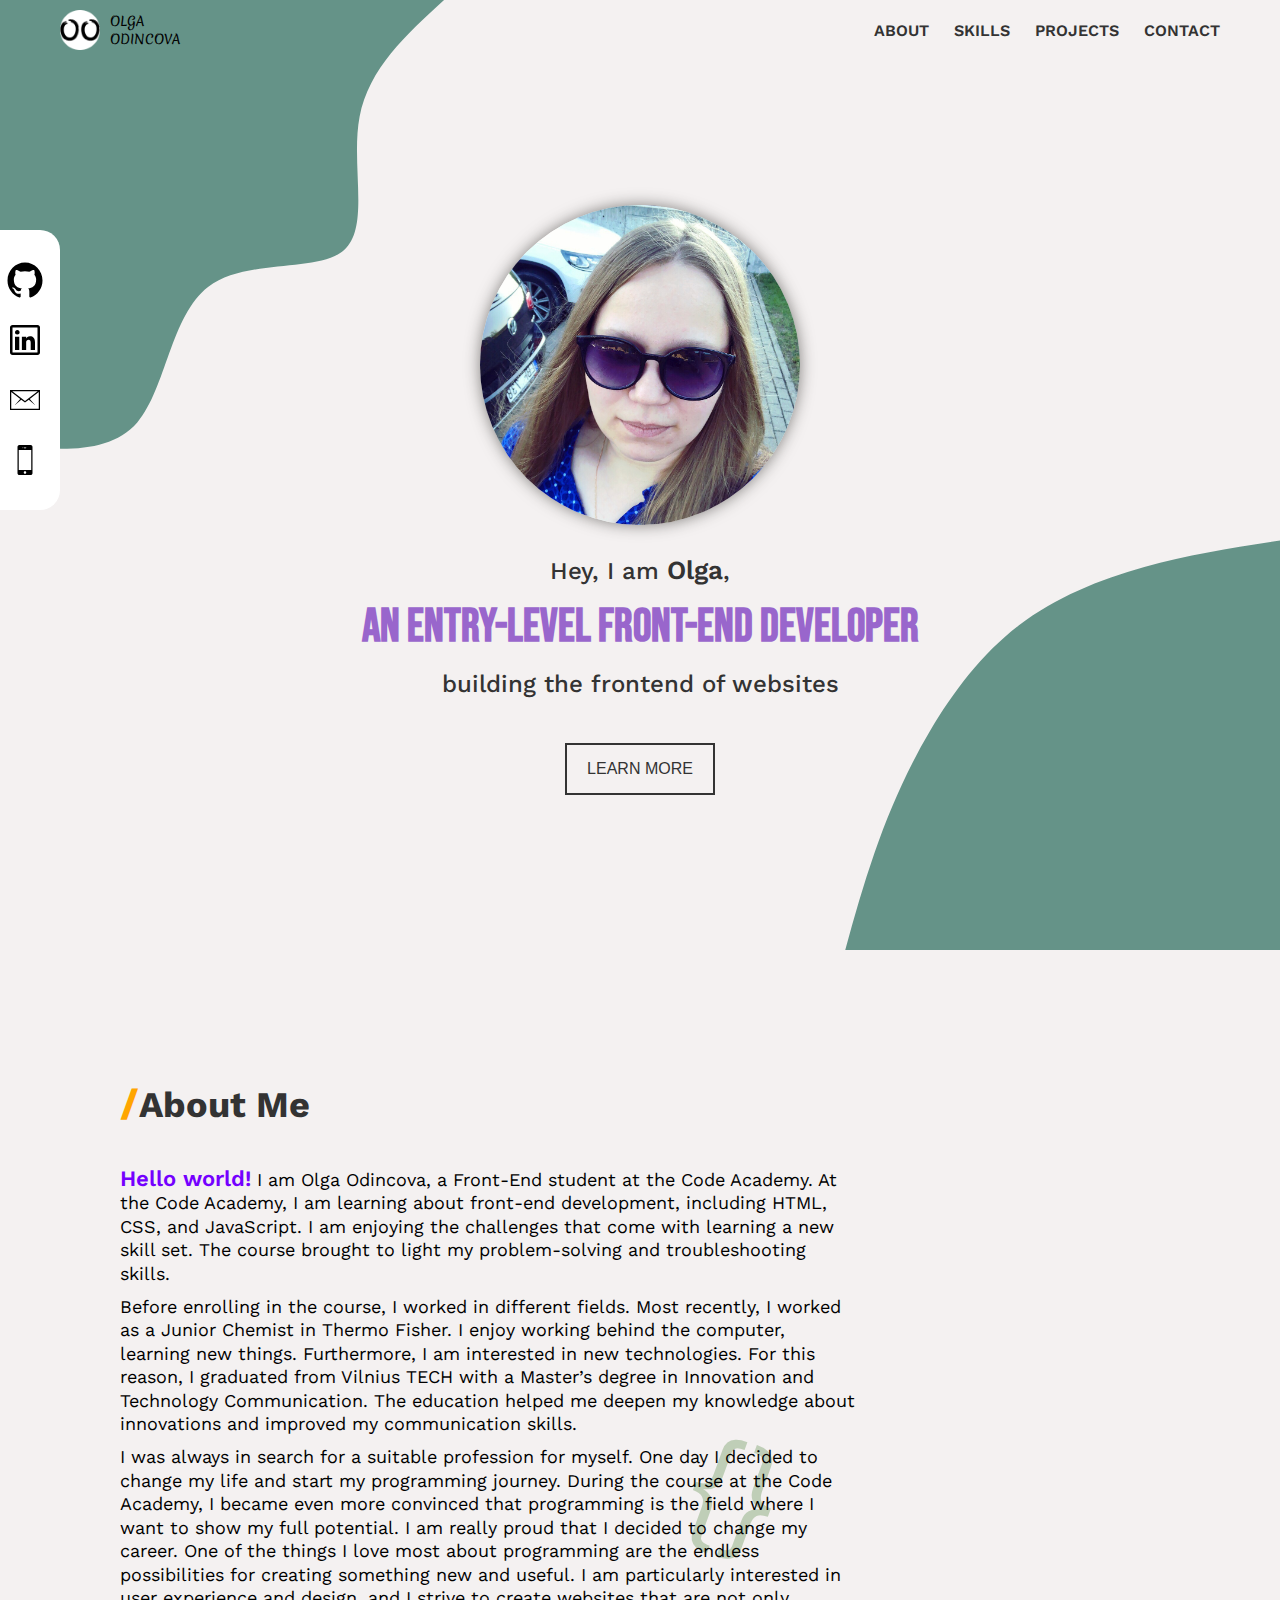
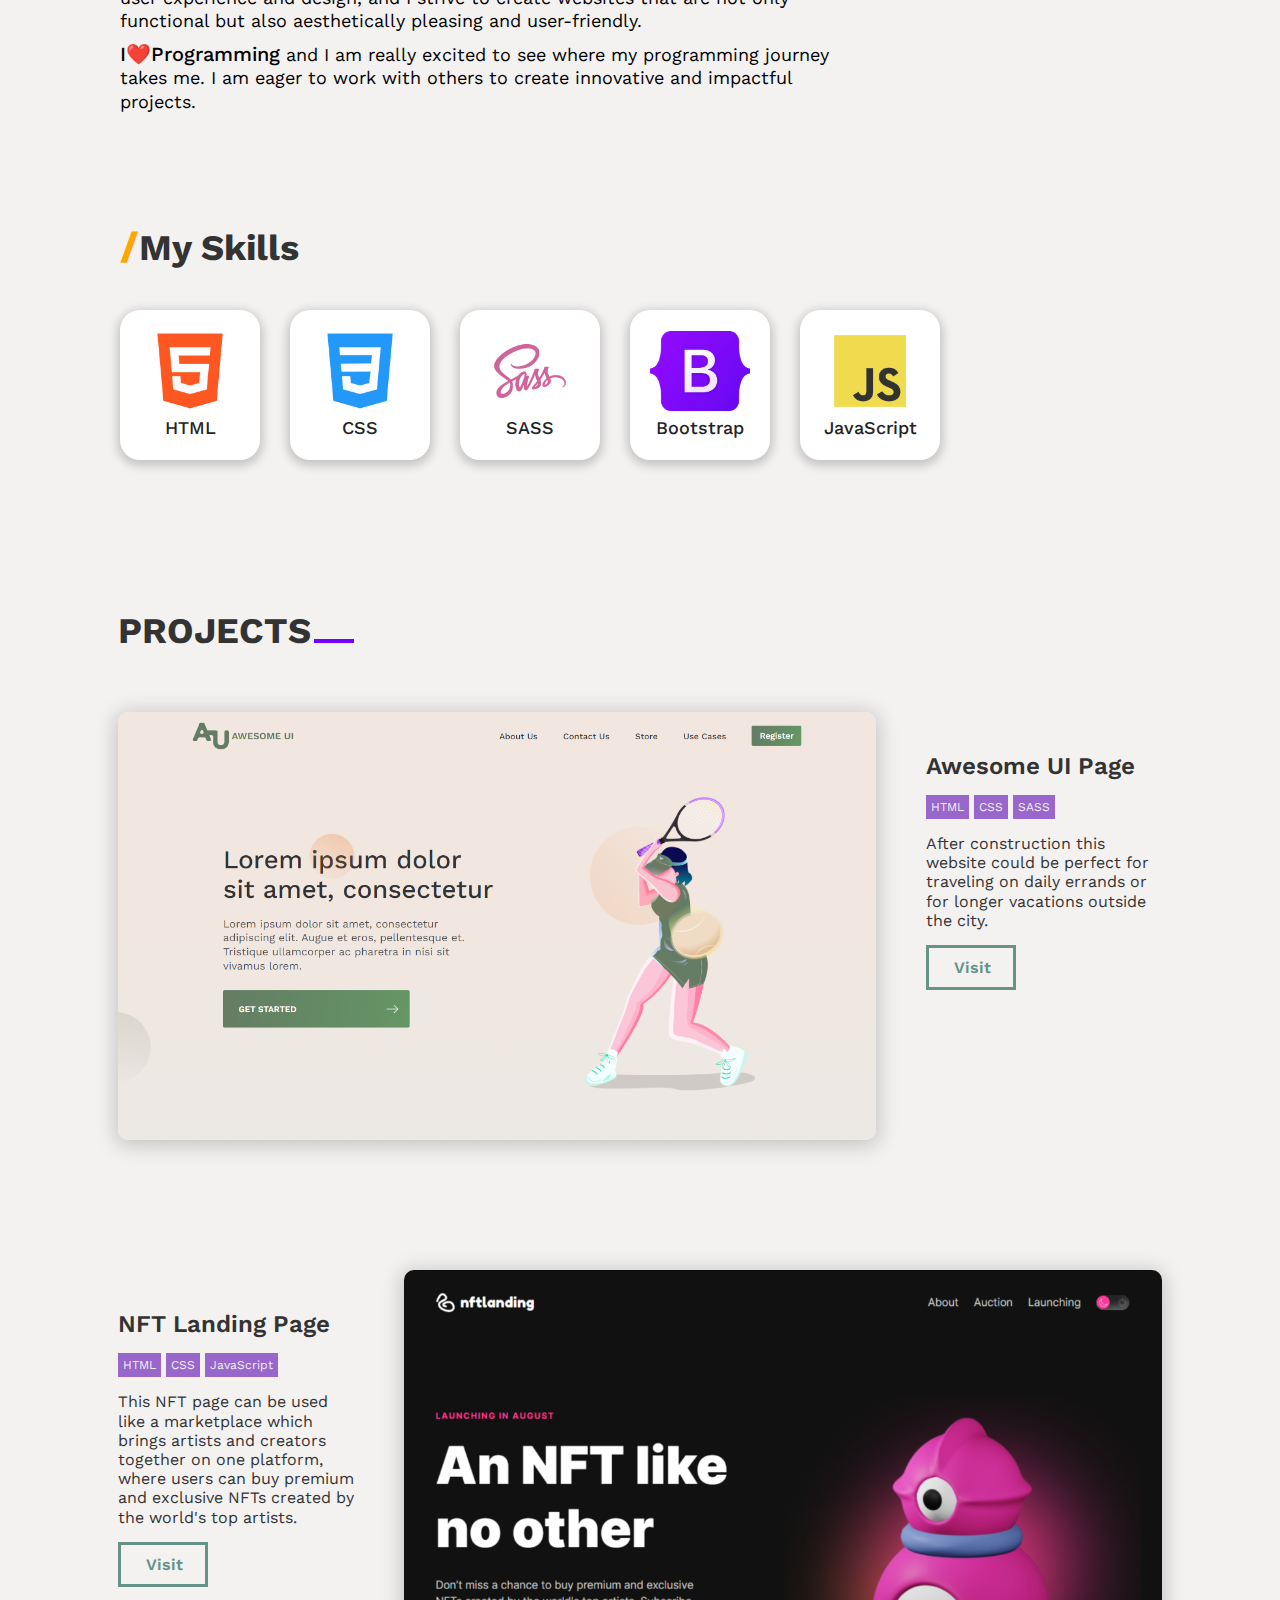
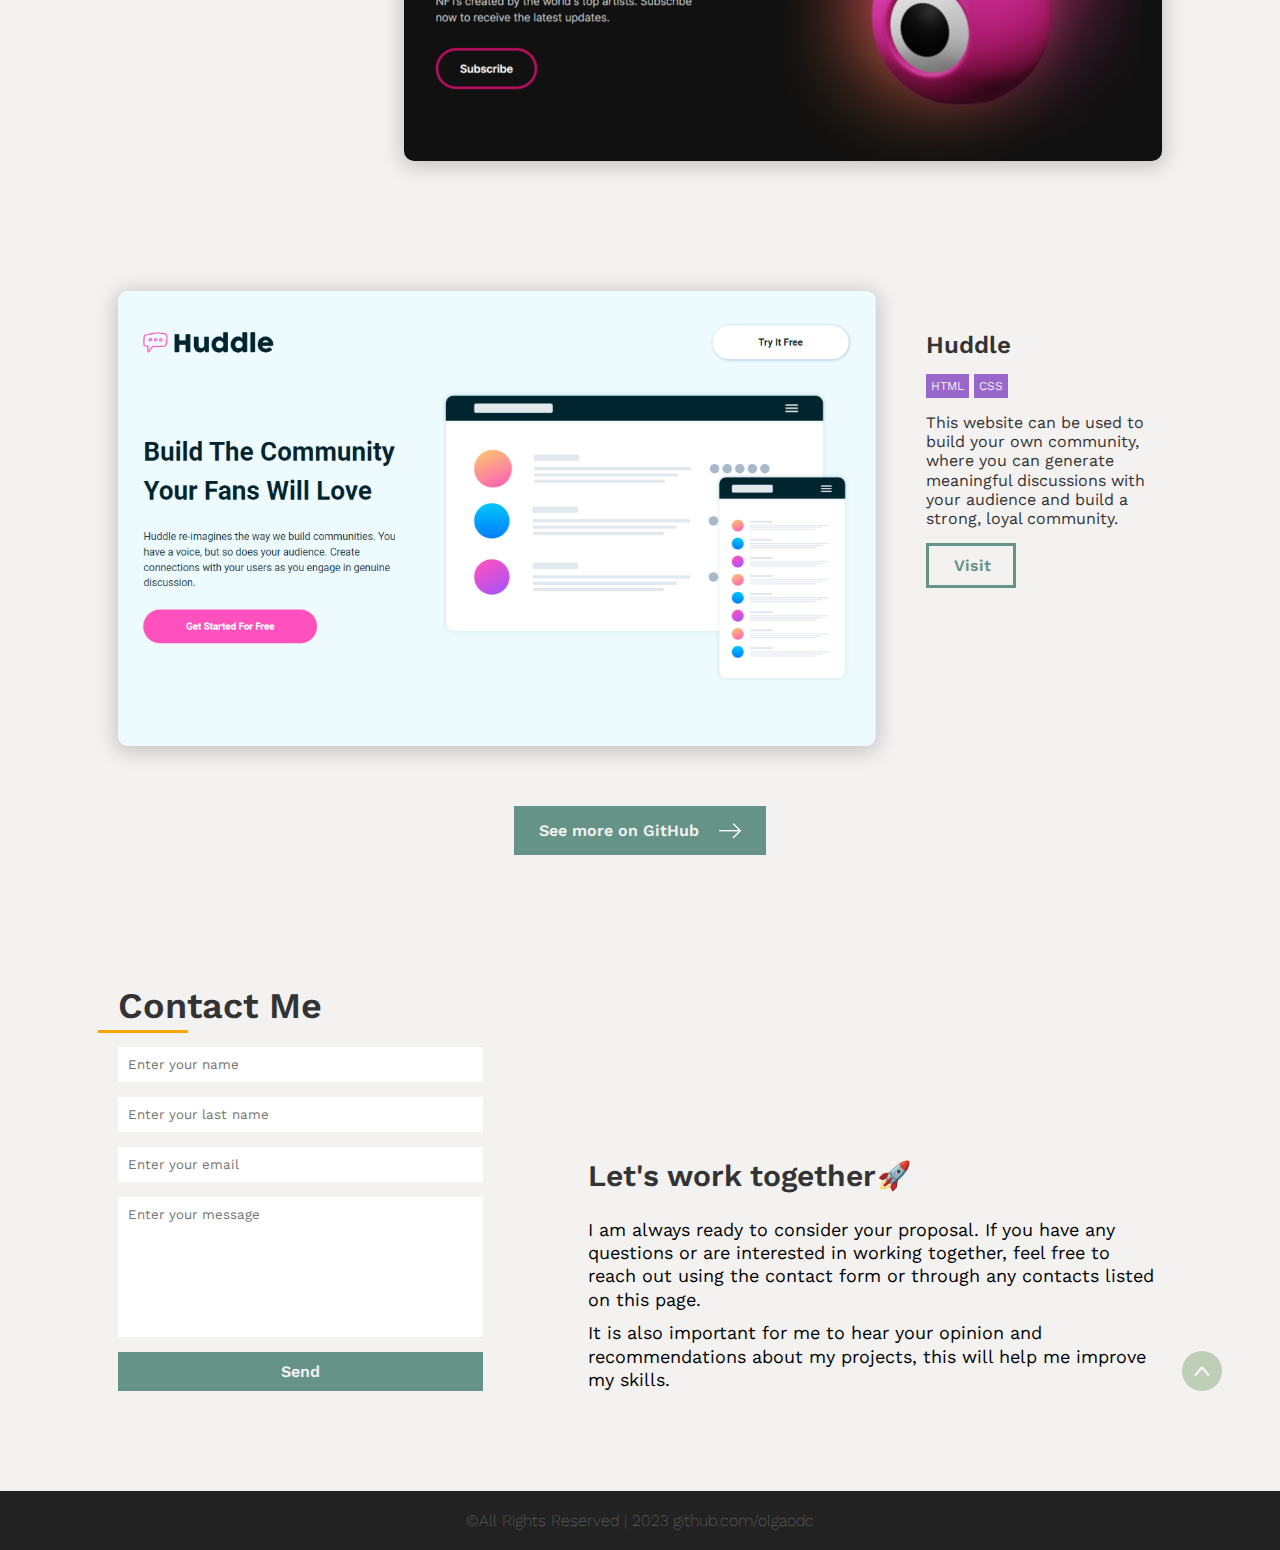
==== commit 0726bf2a: "some texts changed" ====
--- a/index.html
+++ b/index.html
@@ -92,10 +92,10 @@
               <div class="about-section-wrapper">
                 <div class="about-section" id="about">
                   <h2 class="about-title">About Me</h2>
-                  <p class="about-description"> <span class="hello-item">Hello world!</span> I am Olga Odincova, a Frond-End student at Code Academy. At Code Academy, I am learning a lot about front-end development, including HTML, CSS, and JavaScript. I am enjoying the challenges that come with learning a new skill set and have found that I have a problem-solving and troubleshooting skills.</p>
-                  <p class="about-description">Before the courses I worked in different fields. My previous work was Junior Chemist in Thermo Fisher. I always liked to work with computer, learn something new and was interested in new technologies. For that reason, I graduated from Vilnius TECH with a Master’s degree in Innovation and Technology Communication. It helped to deepen my knowledge about innovations and improved my communication skills.</p>
-                  <p class="about-description journey">All the time I was actively interested what profession would suit me best. One day I decided to change my life and have started my programming journey. During the course at Code Academy, I became even more convinced that programming is the field where I want to realize myself. And I am really proud that I decided to change my career. One of the things I love most about programming is the endless possibilities for creating something new and useful. I am particularly interested in user experience and design, and I strive to create websites that are not only functional but also aesthetically pleasing and user-friendly.</p>
-                  <p class="about-description"><span class="programming-item">I❤️Programming</span> and I am really excited to see where my programming journey takes me, and I am eager to work with others to create innovative and impactful projects.</p>
+                  <p class="about-description"> <span class="hello-item">Hello world!</span> I am Olga Odincova, a Front-End student at the Code Academy. At the Code Academy, I am learning about front-end development, including HTML, CSS, and JavaScript. I am enjoying the challenges that come with learning a new skill set. The course brought to light my problem-solving and troubleshooting skills.</p>
+                  <p class="about-description">Before enrolling in the course, I worked in different fields. Most recently, I worked as a Junior Chemist in Thermo Fisher. I enjoy working behind the computer, learning new things. Furthermore, I am interested in new technologies. For this reason, I graduated from Vilnius TECH with a Master’s degree in Innovation and Technology Communication. The education helped me deepen my knowledge about innovations and improved my communication skills.</p>
+                  <p class="about-description journey">I was always in search for a suitable profession for myself. One day I decided to change my life and start my programming journey. During the course at the Code Academy, I became even more convinced that programming is the field where I want to show my full potential. I am really proud that I decided to change my career. One of the things I love most about programming are the endless possibilities for creating something new and useful. I am particularly interested in user experience and design, and I strive to create websites that are not only functional but also aesthetically pleasing and user-friendly.</p>
+                  <p class="about-description"><span class="programming-item">I❤️Programming</span> and I am really excited to see where my programming journey takes me. I am eager to work with others to create innovative and impactful projects.</p>
                 </div>
                 <div class="skills-section" id="skills">
                   <h2 class="skills-title">My Skills</h2>
@@ -159,7 +159,7 @@
                         <span class="stack-item">CSS</span>
                         <span class="stack-item">JavaScript</span>
                       </span>
-                      <p class="project-item-description">This NFT page can be used like marketplace which brings artists and creators together on one platform, where users can buy premium and exclusive NFTs created by the world's top artists.</p>
+                      <p class="project-item-description">This NFT page can be used like a marketplace which brings artists and creators together on one platform, where users can buy premium and exclusive NFTs created by the world's top artists.</p>
                       <a class="project-item-button" href="https://olgaodc.github.io/NFT-landing-page/" target="_blank">Visit</a>
                     </div>
                     <a class="project-image-link" href="https://olgaodc.github.io/NFT-landing-page/" target="_blank">
@@ -179,7 +179,7 @@
                         <span class="stack-item">CSS</span>
                         <!-- <span class="stack-item">SASS</span> -->
                       </span>
-                      <p class="project-item-description">This website can be used for building your own community, where you can generate meaningful discussions with your audience and build a strong, loyal community.</p>
+                      <p class="project-item-description">This website can be used to build your own community, where you can generate meaningful discussions with your audience and build a strong, loyal community.</p>
                       <a class="project-item-button" href="https://olgaodc.github.io/Huddle/" target="_blank">Visit</a>
                     </div>                  
                   </div>
@@ -209,7 +209,7 @@
                   </form>
                   <div class="contact-info">
                     <h4 class="contact-title">Let's work together</h4>
-                    <p class="contact-description">I am always ready to consider your proposal. You can just write me. If you are not comfortable doing this though a website, then on the website are the networks that can help you.</p>
+                    <p class="contact-description">I am always ready to consider your proposal. If you have any questions or are interested in working together, feel free to reach out using the contact form or through any contacts listed on this page.</p>
                     <p class="contact-description">It is also important for me to hear your opinion and recommendations about my projects, this will help me improve my skills.</p>
                     <div class="contacts-list-wrapper">
                       <ul class="contacts-list">
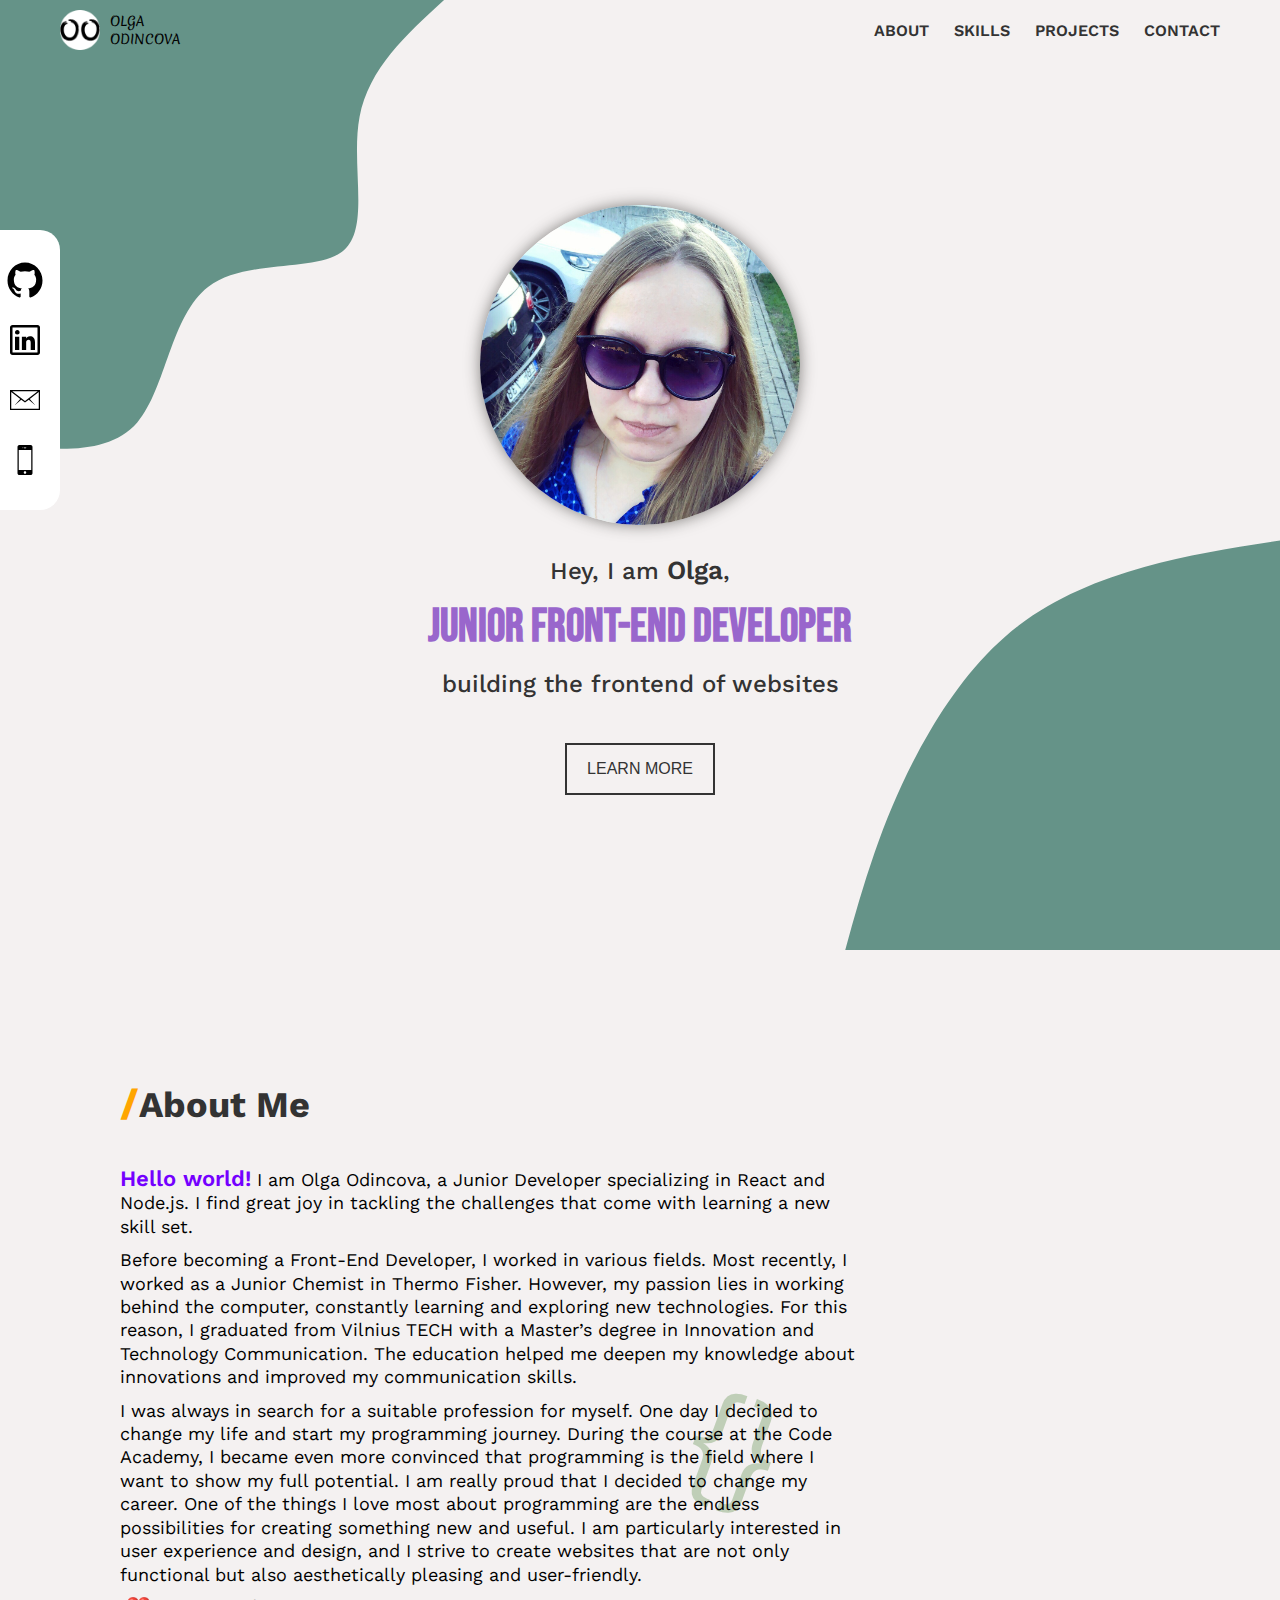
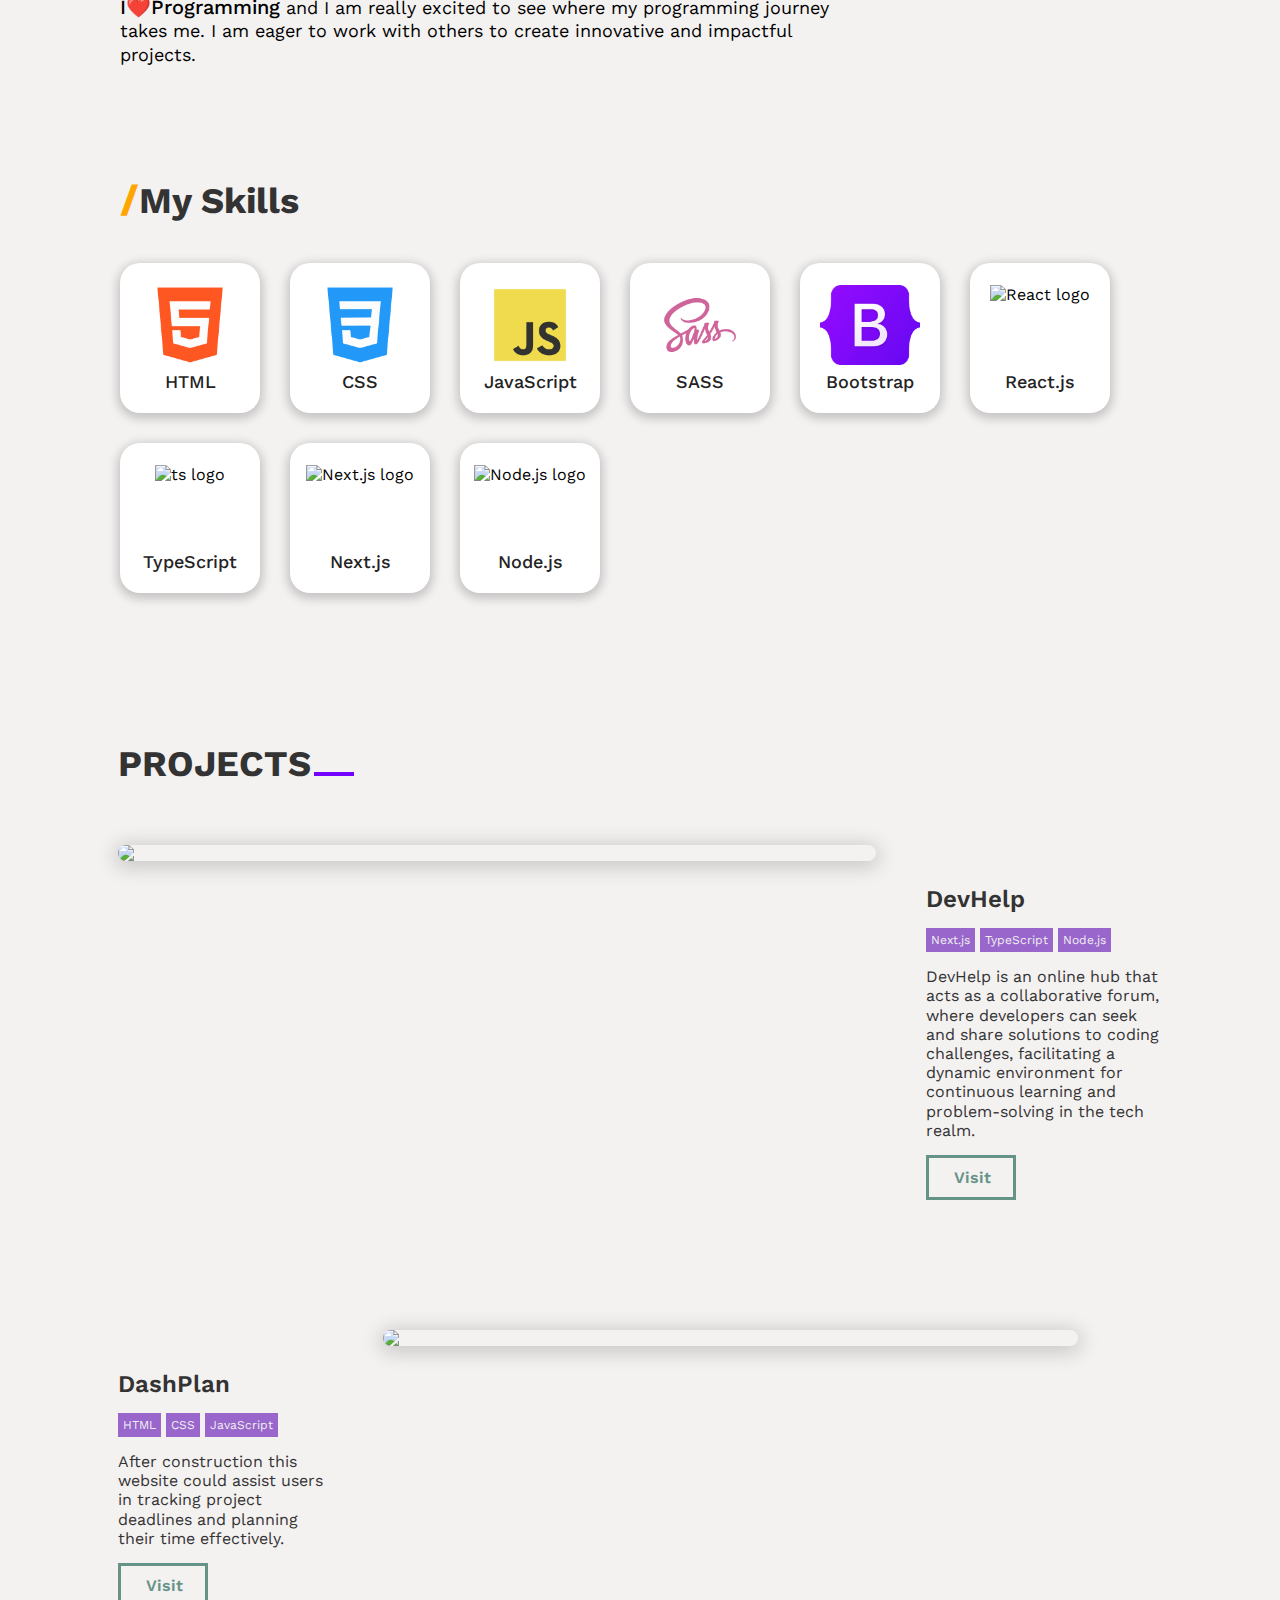
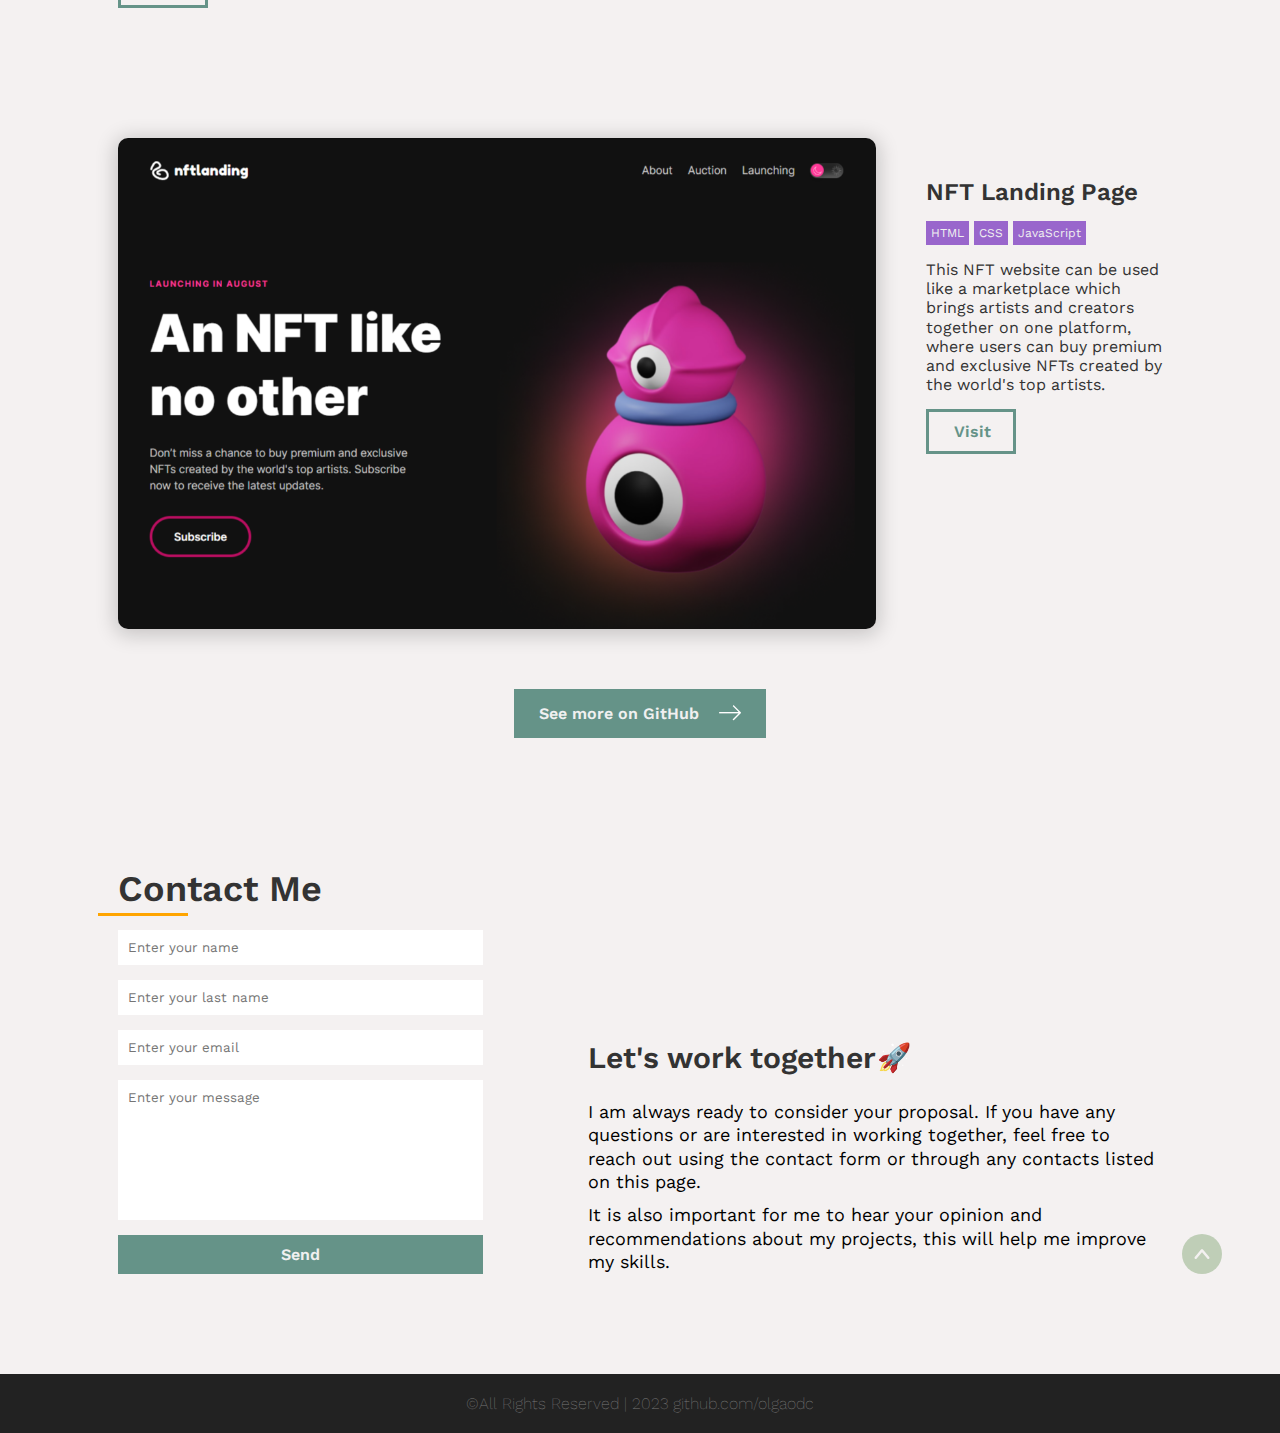
==== commit 199a0934: "new skills and projects added" ====
--- a/index.html
+++ b/index.html
@@ -1,5 +1,6 @@
 <!DOCTYPE html>
 <html lang="en">
+
 <head>
   <meta charset="UTF-8">
   <meta http-equiv="X-UA-Compatible" content="IE=edge">
@@ -7,250 +8,353 @@
   <title>Olga's Portfolio</title>
   <link rel="preconnect" href="https://fonts.googleapis.com">
   <link rel="preconnect" href="https://fonts.gstatic.com" crossorigin>
-  <link href="https://fonts.googleapis.com/css2?family=Bebas+Neue&family=Merienda:wght@600&family=Work+Sans:ital,wght@0,400;0,500;0,600;0,700;1,600&display=swap" rel="stylesheet">
+  <link
+    href="https://fonts.googleapis.com/css2?family=Bebas+Neue&family=Merienda:wght@600&family=Work+Sans:ital,wght@0,400;0,500;0,600;0,700;1,600&display=swap"
+    rel="stylesheet">
 
   <link rel="stylesheet" href="style.css">
 </head>
-  <body>
-    <div class="content-wrapper">
-      <div class="sidebar">
-        <div class="contacts">
-          <a class="contact-link" href="https://github.com/olgaodc" target="_blank">
-            <svg class="contact-link-icon" height="512px" id="Layer_1" version="1.1" viewBox="0 0 512 512" width="512px" xml:space="preserve" xmlns="http://www.w3.org/2000/svg" xmlns:xlink="http://www.w3.org/1999/xlink">
+
+<body>
+  <div class="content-wrapper">
+    <div class="sidebar">
+      <div class="contacts">
+        <a class="contact-link" href="https://github.com/olgaodc" target="_blank">
+          <svg class="contact-link-icon" height="512px" id="Layer_1" version="1.1" viewBox="0 0 512 512" width="512px"
+            xml:space="preserve" xmlns="http://www.w3.org/2000/svg" xmlns:xlink="http://www.w3.org/1999/xlink">
+            <g>
+              <path class="st0"
+                d="M256,32C132.3,32,32,134.8,32,261.7c0,101.5,64.2,187.5,153.2,217.9c11.2,2.1,15.3-5,15.3-11.1   c0-5.5-0.2-19.9-0.3-39.1c-62.3,13.9-75.5-30.8-75.5-30.8c-10.2-26.5-24.9-33.6-24.9-33.6c-20.3-14.3,1.5-14,1.5-14   c22.5,1.6,34.3,23.7,34.3,23.7c20,35.1,52.4,25,65.2,19.1c2-14.8,7.8-25,14.2-30.7c-49.7-5.8-102-25.5-102-113.5   c0-25.1,8.7-45.6,23-61.6c-2.3-5.8-10-29.2,2.2-60.8c0,0,18.8-6.2,61.6,23.5c17.9-5.1,37-7.6,56.1-7.7c19,0.1,38.2,2.6,56.1,7.7   c42.8-29.7,61.5-23.5,61.5-23.5c12.2,31.6,4.5,55,2.2,60.8c14.3,16.1,23,36.6,23,61.6c0,88.2-52.4,107.6-102.3,113.3   c8,7.1,15.2,21.1,15.2,42.5c0,30.7-0.3,55.5-0.3,63c0,6.1,4,13.3,15.4,11C415.9,449.1,480,363.1,480,261.7   C480,134.8,379.7,32,256,32z" />
+            </g>
+          </svg>
+
+        </a>
+        <a class="contact-link" href="https://www.linkedin.com/in/olga-odincova-ba357b194/" target="_blank">
+          <svg class="contact-link-icon" height="512px" id="Layer_1" version="1.1" viewBox="0 0 512 512" width="512px"
+            xml:space="preserve" xmlns="http://www.w3.org/2000/svg" xmlns:xlink="http://www.w3.org/1999/xlink">
+            <g>
               <g>
-                <path class="st0" d="M256,32C132.3,32,32,134.8,32,261.7c0,101.5,64.2,187.5,153.2,217.9c11.2,2.1,15.3-5,15.3-11.1   c0-5.5-0.2-19.9-0.3-39.1c-62.3,13.9-75.5-30.8-75.5-30.8c-10.2-26.5-24.9-33.6-24.9-33.6c-20.3-14.3,1.5-14,1.5-14   c22.5,1.6,34.3,23.7,34.3,23.7c20,35.1,52.4,25,65.2,19.1c2-14.8,7.8-25,14.2-30.7c-49.7-5.8-102-25.5-102-113.5   c0-25.1,8.7-45.6,23-61.6c-2.3-5.8-10-29.2,2.2-60.8c0,0,18.8-6.2,61.6,23.5c17.9-5.1,37-7.6,56.1-7.7c19,0.1,38.2,2.6,56.1,7.7   c42.8-29.7,61.5-23.5,61.5-23.5c12.2,31.6,4.5,55,2.2,60.8c14.3,16.1,23,36.6,23,61.6c0,88.2-52.4,107.6-102.3,113.3   c8,7.1,15.2,21.1,15.2,42.5c0,30.7-0.3,55.5-0.3,63c0,6.1,4,13.3,15.4,11C415.9,449.1,480,363.1,480,261.7   C480,134.8,379.7,32,256,32z"/>
+                <path class="st0"
+                  d="M182.8,384V212.9h-54.9V384H182.8L182.8,384z M157.4,187c18.3,0,29.7-13.1,29.7-29.5    c-0.3-16.7-11.4-29.5-29.4-29.5c-18,0-29.7,12.8-29.7,29.5c0,16.4,11.4,29.5,29,29.5H157.4L157.4,187z" />
+                <path class="st0"
+                  d="M320.6,209c-29.1,0-41.6,16.4-49.6,27.8V213h-55v171h55v-97.4c0-5,0.4-10,1.9-13.5c4-10,13-20.3,28.2-20.3    c19.9,0,27.9,15.3,27.9,37.7V384h55v-99.9C384,232.8,356.8,209,320.6,209z" />
               </g>
-            </svg>
-            
-          </a>
-          <a class="contact-link" href="https://www.linkedin.com/in/olga-odincova-ba357b194/" target="_blank">
-            <svg class="contact-link-icon" height="512px" id="Layer_1" version="1.1" viewBox="0 0 512 512" width="512px" xml:space="preserve" xmlns="http://www.w3.org/2000/svg" xmlns:xlink="http://www.w3.org/1999/xlink"><g><g><path class="st0" d="M182.8,384V212.9h-54.9V384H182.8L182.8,384z M157.4,187c18.3,0,29.7-13.1,29.7-29.5    c-0.3-16.7-11.4-29.5-29.4-29.5c-18,0-29.7,12.8-29.7,29.5c0,16.4,11.4,29.5,29,29.5H157.4L157.4,187z"/><path class="st0" d="M320.6,209c-29.1,0-41.6,16.4-49.6,27.8V213h-55v171h55v-97.4c0-5,0.4-10,1.9-13.5c4-10,13-20.3,28.2-20.3    c19.9,0,27.9,15.3,27.9,37.7V384h55v-99.9C384,232.8,356.8,209,320.6,209z"/></g><path d="M417.2,64H96.8C79.3,64,64,76.6,64,93.9v321.1c0,17.4,15.3,32.9,32.8,32.9h320.3c17.6,0,30.8-15.6,30.8-32.9V93.9   C448,76.6,434.7,64,417.2,64z M414,416c-1.1,0-313.1,0-314.9,0s-3.1-1.4-3.1-3.1S96,99.1,96,98s1-2,2-2s315,0,316,0s2,1,2,2   c0,23.3,0,314.9,0,316C416,414.9,415.1,416,414,416z"/></g>
-            </svg>
-          </a>
-          <a class="contact-link" href="mailto:olgaodincova@gmail.com" target="_blank">
-            <svg class="contact-link-icon" height="512px" id="Layer_1" version="1.1" viewBox="0 0 512 512" width="512px" xml:space="preserve" xmlns="http://www.w3.org/2000/svg" xmlns:xlink="http://www.w3.org/1999/xlink"><path d="M64,128v256h384V128H64z M256,267.9L93.2,144h325.6L256,267.9z M80,368V154.1l115.1,87.6L127,319l2,2l78.9-69.6L256,288  l48.1-36.6L383,321l2-2l-68.1-77.4L432,154.1V368H80z"/></svg>
-          </a>
-          <a class="contact-link" href="tel:+37068488502">
-            <svg class="contact-link-icon" height="512px" id="Layer_1" version="1.1" viewBox="0 0 512 512" width="512px" xml:space="preserve" xmlns="http://www.w3.org/2000/svg" xmlns:xlink="http://www.w3.org/1999/xlink"><g><path d="M328.2,64H183.8C170.7,64,160,74.7,160,87.9v336.3c0,13.1,10.7,23.8,23.8,23.8h144.3c13.1,0,23.8-10.7,23.8-23.8V87.9   C352,74.7,341.3,64,328.2,64z M240,99.9c0-2.1,1.7-3.9,3.9-3.9h24.3c2.1,0,3.9,1.7,3.9,3.9v0.3c0,2.1-1.7,3.9-3.9,3.9h-24.3   c-2.1,0-3.9-1.7-3.9-3.9V99.9z M228,96c2.2,0,4,1.8,4,4c0,2.2-1.8,4-4,4s-4-1.8-4-4C224,97.8,225.8,96,228,96z M256,432.1   c-8.9,0-16.1-7.2-16.1-16.1c0-8.9,7.2-16.1,16.1-16.1c8.9,0,16.1,7.2,16.1,16.1C272.1,424.9,264.8,432.1,256,432.1z M336,384H176   V128h160V384z"/></g></svg>
-          </a>
-        </div>
-      </div>
-      
-      <div class="bg-image">
-        <div class="navbar-wrapper" id="navbar">
-          <div class="navbar container">
-            <div class="logo-wrapper">
-              <img class="logo" src="./img/logo.png" alt="logo">
-              <span class="logo-text-wrapper">
-                <span class="logo-text">Olga</span>
-                <span class="logo-text">Odincova</span>
-              </span>
-            </div>
-            <ul class="navbar-list">
-              <li class="navbar-list-item">
-                <a class="navbar-list-link" href="#about">About</a>
-              </li>
-              <li class="navbar-list-item">
-                <a class="navbar-list-link" href="#skills">Skills</a>
-              </li>
-              <li class="navbar-list-item">
-                <a class="navbar-list-link" href="#projects">Projects</a>
-              </li>
-              <li class="navbar-list-item">
-                <a class="navbar-list-link" href="#contact">Contact</a>
-              </li>
-            </ul>
-            <div class="hamburger-menu">
-              <span class="hamburger-menu-line"></span>
-              <span class="hamburger-menu-line"></span>
-              <span class="hamburger-menu-line"></span>
-            </div>
-          </div>
-        </div>
-        
-        <div class="welcome-section-wrapper">
+              <path
+                d="M417.2,64H96.8C79.3,64,64,76.6,64,93.9v321.1c0,17.4,15.3,32.9,32.8,32.9h320.3c17.6,0,30.8-15.6,30.8-32.9V93.9   C448,76.6,434.7,64,417.2,64z M414,416c-1.1,0-313.1,0-314.9,0s-3.1-1.4-3.1-3.1S96,99.1,96,98s1-2,2-2s315,0,316,0s2,1,2,2   c0,23.3,0,314.9,0,316C416,414.9,415.1,416,414,416z" />
+            </g>
+          </svg>
+        </a>
+        <a class="contact-link" href="mailto:olgaodincova@gmail.com" target="_blank">
+          <svg class="contact-link-icon" height="512px" id="Layer_1" version="1.1" viewBox="0 0 512 512" width="512px"
+            xml:space="preserve" xmlns="http://www.w3.org/2000/svg" xmlns:xlink="http://www.w3.org/1999/xlink">
+            <path
+              d="M64,128v256h384V128H64z M256,267.9L93.2,144h325.6L256,267.9z M80,368V154.1l115.1,87.6L127,319l2,2l78.9-69.6L256,288  l48.1-36.6L383,321l2-2l-68.1-77.4L432,154.1V368H80z" />
+          </svg>
+        </a>
+        <a class="contact-link" href="tel:+37068488502">
+          <svg class="contact-link-icon" height="512px" id="Layer_1" version="1.1" viewBox="0 0 512 512" width="512px"
+            xml:space="preserve" xmlns="http://www.w3.org/2000/svg" xmlns:xlink="http://www.w3.org/1999/xlink">
+            <g>
+              <path
+                d="M328.2,64H183.8C170.7,64,160,74.7,160,87.9v336.3c0,13.1,10.7,23.8,23.8,23.8h144.3c13.1,0,23.8-10.7,23.8-23.8V87.9   C352,74.7,341.3,64,328.2,64z M240,99.9c0-2.1,1.7-3.9,3.9-3.9h24.3c2.1,0,3.9,1.7,3.9,3.9v0.3c0,2.1-1.7,3.9-3.9,3.9h-24.3   c-2.1,0-3.9-1.7-3.9-3.9V99.9z M228,96c2.2,0,4,1.8,4,4c0,2.2-1.8,4-4,4s-4-1.8-4-4C224,97.8,225.8,96,228,96z M256,432.1   c-8.9,0-16.1-7.2-16.1-16.1c0-8.9,7.2-16.1,16.1-16.1c8.9,0,16.1,7.2,16.1,16.1C272.1,424.9,264.8,432.1,256,432.1z M336,384H176   V128h160V384z" />
+            </g>
+          </svg>
+        </a>
+      </div>
+    </div>
+
+    <div class="bg-image">
+      <div class="navbar-wrapper" id="navbar">
+        <div class="navbar container">
+          <div class="logo-wrapper">
+            <img class="logo" src="./img/logo.png" alt="logo">
+            <span class="logo-text-wrapper">
+              <span class="logo-text">Olga</span>
+              <span class="logo-text">Odincova</span>
+            </span>
+          </div>
+          <ul class="navbar-list">
+            <li class="navbar-list-item">
+              <a class="navbar-list-link" href="#about">About</a>
+            </li>
+            <li class="navbar-list-item">
+              <a class="navbar-list-link" href="#skills">Skills</a>
+            </li>
+            <li class="navbar-list-item">
+              <a class="navbar-list-link" href="#projects">Projects</a>
+            </li>
+            <li class="navbar-list-item">
+              <a class="navbar-list-link" href="#contact">Contact</a>
+            </li>
+          </ul>
+          <div class="hamburger-menu">
+            <span class="hamburger-menu-line"></span>
+            <span class="hamburger-menu-line"></span>
+            <span class="hamburger-menu-line"></span>
+          </div>
+        </div>
+      </div>
+
+      <div class="welcome-section-wrapper">
+        <div class="container">
+          <div id="welcome-section">
+            <img class="portfolio-image" src="./img/portfolio-image.jpg" alt="">
+            <span class="welcome-section-subtitle top">Hey, I am <span class="name">Olga</span>,</span>
+            <h1 class="welcome-section-title">Junior Front-End Developer</h1>
+            <span class="welcome-section-subtitle bottom">building the frontend of websites</span>
+            <button class="button" id="welcome-button">
+              <span>Learn more</span>
+              <svg data-name="Layer 1" id="Layer_1" viewBox="0 0 64 64" xmlns="http://www.w3.org/2000/svg">
+                <title />
+                <path d="M32,51.5,0,18.83,6.62,12.5,32,38.76,57.38,12.5,64,18.83Z" data-name="&lt;Compound Path&gt;"
+                  id="_Compound_Path_" />
+              </svg>
+            </button>
+          </div>
+        </div>
+      </div>
+    </div>
+
+    <div class="bg-color">
+
+      <div class="main-menu">
+        <div class="about-container">
           <div class="container">
-            <div id="welcome-section">
-              <img class="portfolio-image" src="./img/portfolio-image.jpg" alt="">
-              <span class="welcome-section-subtitle top">Hey, I am <span class="name">Olga</span>,</span>
-              <h1 class="welcome-section-title">An Entry-Level Front-End Developer</h1>
-              <span class="welcome-section-subtitle bottom">building the frontend of websites</span>
-              <button class="button" id="welcome-button">
-                <span>Learn more</span>
-                <svg data-name="Layer 1" id="Layer_1" viewBox="0 0 64 64" xmlns="http://www.w3.org/2000/svg"><title/><path d="M32,51.5,0,18.83,6.62,12.5,32,38.76,57.38,12.5,64,18.83Z" data-name="&lt;Compound Path&gt;" id="_Compound_Path_"/></svg>
-              </button>
-            </div>
-          </div>
-        </div>
-      </div>
-      
-      <div class="bg-color">     
-
-        <div class="main-menu">
-          <div class="about-container">
-            <div class="container">
-              <div class="about-section-wrapper">
-                <div class="about-section" id="about">
-                  <h2 class="about-title">About Me</h2>
-                  <p class="about-description"> <span class="hello-item">Hello world!</span> I am Olga Odincova, a Front-End student at the Code Academy. At the Code Academy, I am learning about front-end development, including HTML, CSS, and JavaScript. I am enjoying the challenges that come with learning a new skill set. The course brought to light my problem-solving and troubleshooting skills.</p>
-                  <p class="about-description">Before enrolling in the course, I worked in different fields. Most recently, I worked as a Junior Chemist in Thermo Fisher. I enjoy working behind the computer, learning new things. Furthermore, I am interested in new technologies. For this reason, I graduated from Vilnius TECH with a Master’s degree in Innovation and Technology Communication. The education helped me deepen my knowledge about innovations and improved my communication skills.</p>
-                  <p class="about-description journey">I was always in search for a suitable profession for myself. One day I decided to change my life and start my programming journey. During the course at the Code Academy, I became even more convinced that programming is the field where I want to show my full potential. I am really proud that I decided to change my career. One of the things I love most about programming are the endless possibilities for creating something new and useful. I am particularly interested in user experience and design, and I strive to create websites that are not only functional but also aesthetically pleasing and user-friendly.</p>
-                  <p class="about-description"><span class="programming-item">I❤️Programming</span> and I am really excited to see where my programming journey takes me. I am eager to work with others to create innovative and impactful projects.</p>
-                </div>
-                <div class="skills-section" id="skills">
-                  <h2 class="skills-title">My Skills</h2>
-                  <div class="skills-items-wrapper">
-                    <div class="skill-item">
-                      <img class="skill-icon" src="./img/html.png" alt="html logo">
-                      <span class="item-title">HTML</span>
-                    </div>
-                    <div class="skill-item">
-                      <img class="skill-icon" src="./img/css.png" alt="css logo">
-                      <span class="item-title">CSS</span>
-                    </div>
-                    <div class="skill-item">
-                      <img class="skill-icon" src="./img/sass.png" alt="sass logo">
-                      <span class="item-title">SASS</span>
-                    </div>
-                    <div class="skill-item">
-                      <img class="skill-icon" src="./img/Bootstrap.png" alt="bootstrap logo">
-                      <span class="item-title">Bootstrap</span>
-                    </div>
-                    <!-- <div class="skill-item">
-                      <span class="item-title">Responsive design</span>
-                    </div> -->
-                    <div class="skill-item">
-                      <img class="skill-icon" src="./img/js.png" alt="javascript logo">
-                      <span class="item-title">JavaScript</span>
-                    </div>
-                     <!-- <div class="skill-item different"><span class="item-title different">Coming soon...</span></div> -->
+            <div class="about-section-wrapper">
+              <div class="about-section" id="about">
+                <h2 class="about-title">About Me</h2>
+                <p class="about-description"> <span class="hello-item">Hello world!</span> I am Olga Odincova, a Junior
+                  Developer specializing in React and Node.js. I find great joy in tackling the challenges that come
+                  with learning a new skill set.
+                </p>
+                <p class="about-description">Before becoming a Front-End Developer, I worked in various fields. Most
+                  recently, I worked as a Junior Chemist in Thermo Fisher. However, my passion lies in working behind
+                  the computer, constantly learning and exploring new technologies. For this reason, I graduated from
+                  Vilnius TECH with a Master’s degree in Innovation and Technology Communication. The education helped
+                  me deepen my knowledge about innovations and improved my communication skills.</p>
+                <p class="about-description journey">I was always in search for a suitable profession for myself. One
+                  day I decided to change my life and start my programming journey. During the course at the Code
+                  Academy, I became even more convinced that programming is the field where I want to show my full
+                  potential. I am really proud that I decided to change my career. One of the things I love most about
+                  programming are the endless possibilities for creating something new and useful. I am particularly
+                  interested in user experience and design, and I strive to create websites that are not only functional
+                  but also aesthetically pleasing and user-friendly.</p>
+                <p class="about-description"><span class="programming-item">I❤️Programming</span> and I am really
+                  excited to see where my programming journey takes me. I am eager to work with others to create
+                  innovative and impactful projects.</p>
+              </div>
+              <div class="skills-section" id="skills">
+                <h2 class="skills-title">My Skills</h2>
+                <div class="skills-items-wrapper">
+                  <div class="skill-item">
+                    <img class="skill-icon" src="./img/html.png" alt="html logo">
+                    <span class="item-title">HTML</span>
+                  </div>
+                  <div class="skill-item">
+                    <img class="skill-icon" src="./img/css.png" alt="css logo">
+                    <span class="item-title">CSS</span>
+                  </div>
+                  <div class="skill-item">
+                    <img class="skill-icon" src="./img/js.png" alt="js logo">
+                    <span class="item-title">JavaScript</span>
+                  </div>
+                  <div class="skill-item">
+                    <img class="skill-icon" src="./img/sass.png" alt="sass logo">
+                    <span class="item-title">SASS</span>
+                  </div>
+                  <div class="skill-item">
+                    <img class="skill-icon" src="./img/Bootstrap.png" alt="bootstrap logo">
+                    <span class="item-title">Bootstrap</span>
+                  </div>
+                  <div class="skill-item">
+                    <img class="skill-icon" src="./img/react-logo.png" alt="React logo">
+                    <span class="item-title">React.js</span>
+                  </div>
+                  <div class="skill-item">
+                    <img class="skill-icon" src="./img/ts.png" alt="ts logo">
+                    <span class="item-title">TypeScript</span>
+                  </div>
+                  <div class="skill-item">
+                    <img class="skill-icon" src="./img/nextjs-logo.png" alt="Next.js logo">
+                    <span class="item-title">Next.js</span>
+                  </div>
+                  <div class="skill-item">
+                    <img class="skill-icon" src="./img/nodejs-logo.png" alt="Node.js logo">
+                    <span class="item-title">Node.js</span>
                   </div>
                 </div>
               </div>
             </div>
           </div>
-
-          <div class="work-container-wrapper">
-            <div class="container">
-              <div id="projects" class="work-container">
-                <h2 class="project-tile">Projects</h2>
-                <div class="project-items-wrapper">
-                  <div class="project-item">                      
-                    <a class="project-image-link" href="https://olgaodc.github.io/Awesome-UI/" target="_blank">
-                      <img class="project-image" src="./img/Awesome-UI-Landing-Page.png">
-                    </a>
-                    <div class="project-info">
-                      <h3 class="project-item-title">Awesome UI Page</h3>
-                      <span class="project-stack">
-                        <span class="stack-item">HTML</span>
-                        <span class="stack-item">CSS</span>
-                        <span class="stack-item">SASS</span>
-                      </span>
-                      <p class="project-item-description">After construction this website could be perfect for traveling on daily errands or for longer vacations outside the city.</p>
-                      <a class="project-item-button" href="https://olgaodc.github.io/Awesome-UI/" target="_blank">Visit</a>
-                    </div>
-                  </div>
-                
-                  <div class="project-item">                      
-                    <div class="project-info">
-                      <h3 class="project-item-title">NFT Landing Page</h3>
-                      <span class="project-stack">
-                        <span class="stack-item">HTML</span>
-                        <span class="stack-item">CSS</span>
-                        <span class="stack-item">JavaScript</span>
-                      </span>
-                      <p class="project-item-description">This NFT page can be used like a marketplace which brings artists and creators together on one platform, where users can buy premium and exclusive NFTs created by the world's top artists.</p>
-                      <a class="project-item-button" href="https://olgaodc.github.io/NFT-landing-page/" target="_blank">Visit</a>
-                    </div>
-                    <a class="project-image-link" href="https://olgaodc.github.io/NFT-landing-page/" target="_blank">
-                      <img class="project-image" src="./img/NFT-Startup-Landing-Page.png">
-                    </a>
-
-                  </div>
-                
-                  <div class="project-item">
-                    <a class="project-image-link" href="https://olgaodc.github.io/Huddle/" target="_blank">
-                      <img class="project-image" src="./img/Huddle.png">
-                    </a>
-                    <div class="project-info">
-                      <h3 class="project-item-title">Huddle</h3>
-                      <span class="project-stack">
-                        <span class="stack-item">HTML</span>
-                        <span class="stack-item">CSS</span>
-                        <!-- <span class="stack-item">SASS</span> -->
-                      </span>
-                      <p class="project-item-description">This website can be used to build your own community, where you can generate meaningful discussions with your audience and build a strong, loyal community.</p>
-                      <a class="project-item-button" href="https://olgaodc.github.io/Huddle/" target="_blank">Visit</a>
-                    </div>                  
-                  </div>
-                </div>
-              
-                <a class="profile-button" href="https://github.com/olgaodc?tab=repositories" target="_blank">
-                  <span class="button-text">See more on GitHub</span>
-                  <img src="./img/arrow.png" alt="arrow"> 
-                </a>
+        </div>
+
+        <div class="work-container-wrapper">
+          <div class="container">
+            <div id="projects" class="work-container">
+              <h2 class="project-tile">Projects</h2>
+              <div class="project-items-wrapper">
+
+                <div class="project-item">
+                  <a class="project-image-link" href="https://devhelp-olgaodc.vercel.app/" target="_blank">
+                    <img class="project-image" src="./img/DevHelp.png">
+                  </a>
+                  <div class="project-info">
+                    <h3 class="project-item-title">DevHelp</h3>
+                    <span class="project-stack">
+                      <span class="stack-item">Next.js</span>
+                      <span class="stack-item">TypeScript</span>
+                      <span class="stack-item">Node.js</span>
+                    </span>
+                    <p class="project-item-description">
+                      DevHelp is an online hub that acts as a collaborative forum, where developers can seek and share
+                      solutions to coding challenges, facilitating a dynamic environment for continuous learning and
+                      problem-solving in the tech realm.
+                    </p>
+                    <a class="project-item-button" href="https://devhelp-olgaodc.vercel.app/" target="_blank">Visit</a>
+                  </div>
+
+                </div>
+
+                <div class="project-item">
+                  <div class="project-info">
+                    <h3 class="project-item-title">DashPlan</h3>
+                    <span class="project-stack">
+                      <span class="stack-item">HTML</span>
+                      <span class="stack-item">CSS</span>
+                      <span class="stack-item">JavaScript</span>
+                    </span>
+                    <p class="project-item-description">After construction this website could assist users in tracking
+                      project deadlines and planning their time effectively.</p>
+                    <a class="project-item-button" href="https://olgaodc.github.io/dashplan/" target="_blank">Visit</a>
+                  </div>
+                  <a class="project-image-link" href="https://olgaodc.github.io/dashplan/" target="_blank">
+                    <img class="project-image" src="./img/DashPlan.png">
+                  </a>
+                </div>
+
+                <div class="project-item">
+                  <a class="project-image-link" href="https://olgaodc.github.io/nft-landing-page/" target="_blank">
+                    <img class="project-image" src="./img/NFT-Startup-Landing-Page.png">
+                  </a>
+                  <div class="project-info">
+                    <h3 class="project-item-title">NFT Landing Page</h3>
+                    <span class="project-stack">
+                      <span class="stack-item">HTML</span>
+                      <span class="stack-item">CSS</span>
+                      <span class="stack-item">JavaScript</span>
+                    </span>
+                    <p class="project-item-description">This NFT website can be used like a marketplace which brings
+                      artists and creators together on one platform, where users can buy premium and exclusive NFTs
+                      created by the world's top artists.</p>
+                    <a class="project-item-button" href="https://olgaodc.github.io/nft-landing-page/"
+                      target="_blank">Visit</a>
+                  </div>
+                </div>
+
+
+
+
+              </div>
+
+              <a class="profile-button" href="https://github.com/olgaodc?tab=repositories" target="_blank">
+                <span class="button-text">See more on GitHub</span>
+                <img src="./img/arrow.png" alt="arrow">
+              </a>
+            </div>
+          </div>
+        </div>
+
+
+        <div class="contact-container">
+          <div class="container">
+            <div class="contact-section-wrapper">
+              <div class="contact-section" id="contact">
+                <form action="mailto:olgaodincova@gmail.com" method="post" target="_blank">
+                  <span class="form-title">Contact Me</span>
+                  <div class="line"></div>
+                  <input type="text" placeholder="Enter your name" name="firstname" id="fname" required>
+                  <input type="text" placeholder="Enter your last name" name="lastname" id="lname" required>
+                  <input type="email" placeholder="Enter your email" name="email" id="email" required>
+                  <textarea name="message" id="message" placeholder="Enter your message" cols="30" rows="8"></textarea>
+                  <input type="submit" value="Send">
+                </form>
+                <div class="contact-info">
+                  <h4 class="contact-title">Let's work together</h4>
+                  <p class="contact-description">I am always ready to consider your proposal. If you have any questions
+                    or are interested in working together, feel free to reach out using the contact form or through any
+                    contacts listed on this page.</p>
+                  <p class="contact-description">It is also important for me to hear your opinion and recommendations
+                    about my projects, this will help me improve my skills.</p>
+                  <div class="contacts-list-wrapper">
+                    <ul class="contacts-list">
+                      <li class="contact-item">
+                        <a class="contact-link" href="https://www.linkedin.com/in/olga-odincova-ba357b194/"
+                          target="_blank">
+                          <svg class="contact-icon" height="512px" id="Layer_1" version="1.1" viewBox="0 0 512 512"
+                            width="512px" xml:space="preserve" xmlns="http://www.w3.org/2000/svg"
+                            xmlns:xlink="http://www.w3.org/1999/xlink">
+                            <g>
+                              <g>
+                                <path class="st0"
+                                  d="M182.8,384V212.9h-54.9V384H182.8L182.8,384z M157.4,187c18.3,0,29.7-13.1,29.7-29.5    c-0.3-16.7-11.4-29.5-29.4-29.5c-18,0-29.7,12.8-29.7,29.5c0,16.4,11.4,29.5,29,29.5H157.4L157.4,187z" />
+                                <path class="st0"
+                                  d="M320.6,209c-29.1,0-41.6,16.4-49.6,27.8V213h-55v171h55v-97.4c0-5,0.4-10,1.9-13.5c4-10,13-20.3,28.2-20.3    c19.9,0,27.9,15.3,27.9,37.7V384h55v-99.9C384,232.8,356.8,209,320.6,209z" />
+                              </g>
+                              <path
+                                d="M417.2,64H96.8C79.3,64,64,76.6,64,93.9v321.1c0,17.4,15.3,32.9,32.8,32.9h320.3c17.6,0,30.8-15.6,30.8-32.9V93.9   C448,76.6,434.7,64,417.2,64z M414,416c-1.1,0-313.1,0-314.9,0s-3.1-1.4-3.1-3.1S96,99.1,96,98s1-2,2-2s315,0,316,0s2,1,2,2   c0,23.3,0,314.9,0,316C416,414.9,415.1,416,414,416z" />
+                            </g>
+                          </svg>
+                        </a>
+                      </li>
+                      <li class="contact-item">
+                        <a class="contact-link" href="tel:+37068488502">
+                          <svg class="contact-icon" height="512px" id="Layer_1" version="1.1" viewBox="0 0 512 512"
+                            width="512px" xml:space="preserve" xmlns="http://www.w3.org/2000/svg"
+                            xmlns:xlink="http://www.w3.org/1999/xlink">
+                            <g>
+                              <path
+                                d="M328.2,64H183.8C170.7,64,160,74.7,160,87.9v336.3c0,13.1,10.7,23.8,23.8,23.8h144.3c13.1,0,23.8-10.7,23.8-23.8V87.9   C352,74.7,341.3,64,328.2,64z M240,99.9c0-2.1,1.7-3.9,3.9-3.9h24.3c2.1,0,3.9,1.7,3.9,3.9v0.3c0,2.1-1.7,3.9-3.9,3.9h-24.3   c-2.1,0-3.9-1.7-3.9-3.9V99.9z M228,96c2.2,0,4,1.8,4,4c0,2.2-1.8,4-4,4s-4-1.8-4-4C224,97.8,225.8,96,228,96z M256,432.1   c-8.9,0-16.1-7.2-16.1-16.1c0-8.9,7.2-16.1,16.1-16.1c8.9,0,16.1,7.2,16.1,16.1C272.1,424.9,264.8,432.1,256,432.1z M336,384H176   V128h160V384z" />
+                            </g>
+                          </svg>
+                        </a>
+                      </li>
+                      <li class="contact-item">
+                        <a class="contact-link" href="mailto:olgaodincova@gmail.com" target="_blank">
+                          <svg class="contact-icon" height="512px" id="Layer_1" version="1.1" viewBox="0 0 512 512"
+                            width="512px" xml:space="preserve" xmlns="http://www.w3.org/2000/svg"
+                            xmlns:xlink="http://www.w3.org/1999/xlink">
+                            <path
+                              d="M64,128v256h384V128H64z M256,267.9L93.2,144h325.6L256,267.9z M80,368V154.1l115.1,87.6L127,319l2,2l78.9-69.6L256,288  l48.1-36.6L383,321l2-2l-68.1-77.4L432,154.1V368H80z" />
+                          </svg>
+                        </a>
+                      </li>
+                    </ul>
+                  </div>
+                </div>
+                <button class="back-to-top-button" id="back-to-top-button">
+                  <?xml version="1.0" ?><svg viewBox="0 0 96 96" xmlns="http://www.w3.org/2000/svg">
+                    <title />
+                    <path
+                      d="M82.6074,62.1072,52.6057,26.1052a6.2028,6.2028,0,0,0-9.2114,0L13.3926,62.1072a5.999,5.999,0,1,0,9.2114,7.6879L48,39.3246,73.396,69.7951a5.999,5.999,0,1,0,9.2114-7.6879Z" />
+                  </svg>
+                  </a>
               </div>
             </div>
           </div>
-
-          
-          <div class="contact-container">
-            <div class="container">
-              <div class="contact-section-wrapper">
-                <div class="contact-section" id="contact">
-                  <form action="mailto:olgaodincova@gmail.com" method="post" target="_blank">
-                    <span class="form-title">Contact Me</span>
-                    <div class="line"></div>
-                    <input type="text" placeholder="Enter your name" name="firstname" id="fname" required>
-                    <input type="text" placeholder="Enter your last name" name="lastname" id="lname" required>
-                    <input type="email" placeholder="Enter your email" name="email" id="email" required>
-                    <textarea name="message" id="message" placeholder="Enter your message"  cols="30" rows="8"></textarea>
-                    <input type="submit" value="Send">
-                  </form>
-                  <div class="contact-info">
-                    <h4 class="contact-title">Let's work together</h4>
-                    <p class="contact-description">I am always ready to consider your proposal. If you have any questions or are interested in working together, feel free to reach out using the contact form or through any contacts listed on this page.</p>
-                    <p class="contact-description">It is also important for me to hear your opinion and recommendations about my projects, this will help me improve my skills.</p>
-                    <div class="contacts-list-wrapper">
-                      <ul class="contacts-list">
-                        <li class="contact-item">
-                          <a class="contact-link" href="https://www.linkedin.com/in/olga-odincova-ba357b194/" target="_blank">
-                            <svg class="contact-icon" height="512px" id="Layer_1" version="1.1" viewBox="0 0 512 512" width="512px" xml:space="preserve" xmlns="http://www.w3.org/2000/svg" xmlns:xlink="http://www.w3.org/1999/xlink"><g><g><path class="st0" d="M182.8,384V212.9h-54.9V384H182.8L182.8,384z M157.4,187c18.3,0,29.7-13.1,29.7-29.5    c-0.3-16.7-11.4-29.5-29.4-29.5c-18,0-29.7,12.8-29.7,29.5c0,16.4,11.4,29.5,29,29.5H157.4L157.4,187z"/><path class="st0" d="M320.6,209c-29.1,0-41.6,16.4-49.6,27.8V213h-55v171h55v-97.4c0-5,0.4-10,1.9-13.5c4-10,13-20.3,28.2-20.3    c19.9,0,27.9,15.3,27.9,37.7V384h55v-99.9C384,232.8,356.8,209,320.6,209z"/></g><path d="M417.2,64H96.8C79.3,64,64,76.6,64,93.9v321.1c0,17.4,15.3,32.9,32.8,32.9h320.3c17.6,0,30.8-15.6,30.8-32.9V93.9   C448,76.6,434.7,64,417.2,64z M414,416c-1.1,0-313.1,0-314.9,0s-3.1-1.4-3.1-3.1S96,99.1,96,98s1-2,2-2s315,0,316,0s2,1,2,2   c0,23.3,0,314.9,0,316C416,414.9,415.1,416,414,416z"/></g>
-                            </svg>
-                          </a>
-                        </li>
-                        <li class="contact-item">
-                          <a class="contact-link" href="tel:+37068488502">
-                            <svg class="contact-icon" height="512px" id="Layer_1" version="1.1" viewBox="0 0 512 512" width="512px" xml:space="preserve" xmlns="http://www.w3.org/2000/svg" xmlns:xlink="http://www.w3.org/1999/xlink"><g><path d="M328.2,64H183.8C170.7,64,160,74.7,160,87.9v336.3c0,13.1,10.7,23.8,23.8,23.8h144.3c13.1,0,23.8-10.7,23.8-23.8V87.9   C352,74.7,341.3,64,328.2,64z M240,99.9c0-2.1,1.7-3.9,3.9-3.9h24.3c2.1,0,3.9,1.7,3.9,3.9v0.3c0,2.1-1.7,3.9-3.9,3.9h-24.3   c-2.1,0-3.9-1.7-3.9-3.9V99.9z M228,96c2.2,0,4,1.8,4,4c0,2.2-1.8,4-4,4s-4-1.8-4-4C224,97.8,225.8,96,228,96z M256,432.1   c-8.9,0-16.1-7.2-16.1-16.1c0-8.9,7.2-16.1,16.1-16.1c8.9,0,16.1,7.2,16.1,16.1C272.1,424.9,264.8,432.1,256,432.1z M336,384H176   V128h160V384z"/></g></svg>
-                          </a>
-                        </li>
-                        <li class="contact-item">
-                          <a class="contact-link" href="mailto:olgaodincova@gmail.com" target="_blank">
-                            <svg class="contact-icon" height="512px" id="Layer_1" version="1.1" viewBox="0 0 512 512" width="512px" xml:space="preserve" xmlns="http://www.w3.org/2000/svg" xmlns:xlink="http://www.w3.org/1999/xlink"><path d="M64,128v256h384V128H64z M256,267.9L93.2,144h325.6L256,267.9z M80,368V154.1l115.1,87.6L127,319l2,2l78.9-69.6L256,288  l48.1-36.6L383,321l2-2l-68.1-77.4L432,154.1V368H80z"/></svg>
-                          </a>
-                        </li> 
-                      </ul>
-                    </div>
-                  </div> 
-                  <button class="back-to-top-button" id="back-to-top-button">
-                    <?xml version="1.0" ?><svg viewBox="0 0 96 96" xmlns="http://www.w3.org/2000/svg"><title/><path d="M82.6074,62.1072,52.6057,26.1052a6.2028,6.2028,0,0,0-9.2114,0L13.3926,62.1072a5.999,5.999,0,1,0,9.2114,7.6879L48,39.3246,73.396,69.7951a5.999,5.999,0,1,0,9.2114-7.6879Z"/></svg>
-                  </a>             
-                </div>
-              </div>
-            </div>
-          </div>
-        </div>
-      </div>
-      
-      <div class="footer-wrapper">
-        <div class="container">
-          <div class="footer">
-            <span class="footer-item">©All Rights Reserved | 2023 github.com/olgaodc</span>
-          </div>
         </div>
       </div>
     </div>
 
-    <script src="script.js"></script>
-  </body>
+    <div class="footer-wrapper">
+      <div class="container">
+        <div class="footer">
+          <span class="footer-item">©All Rights Reserved | 2023 github.com/olgaodc</span>
+        </div>
+      </div>
+    </div>
+  </div>
+
+  <script src="script.js"></script>
+</body>
+
 </html>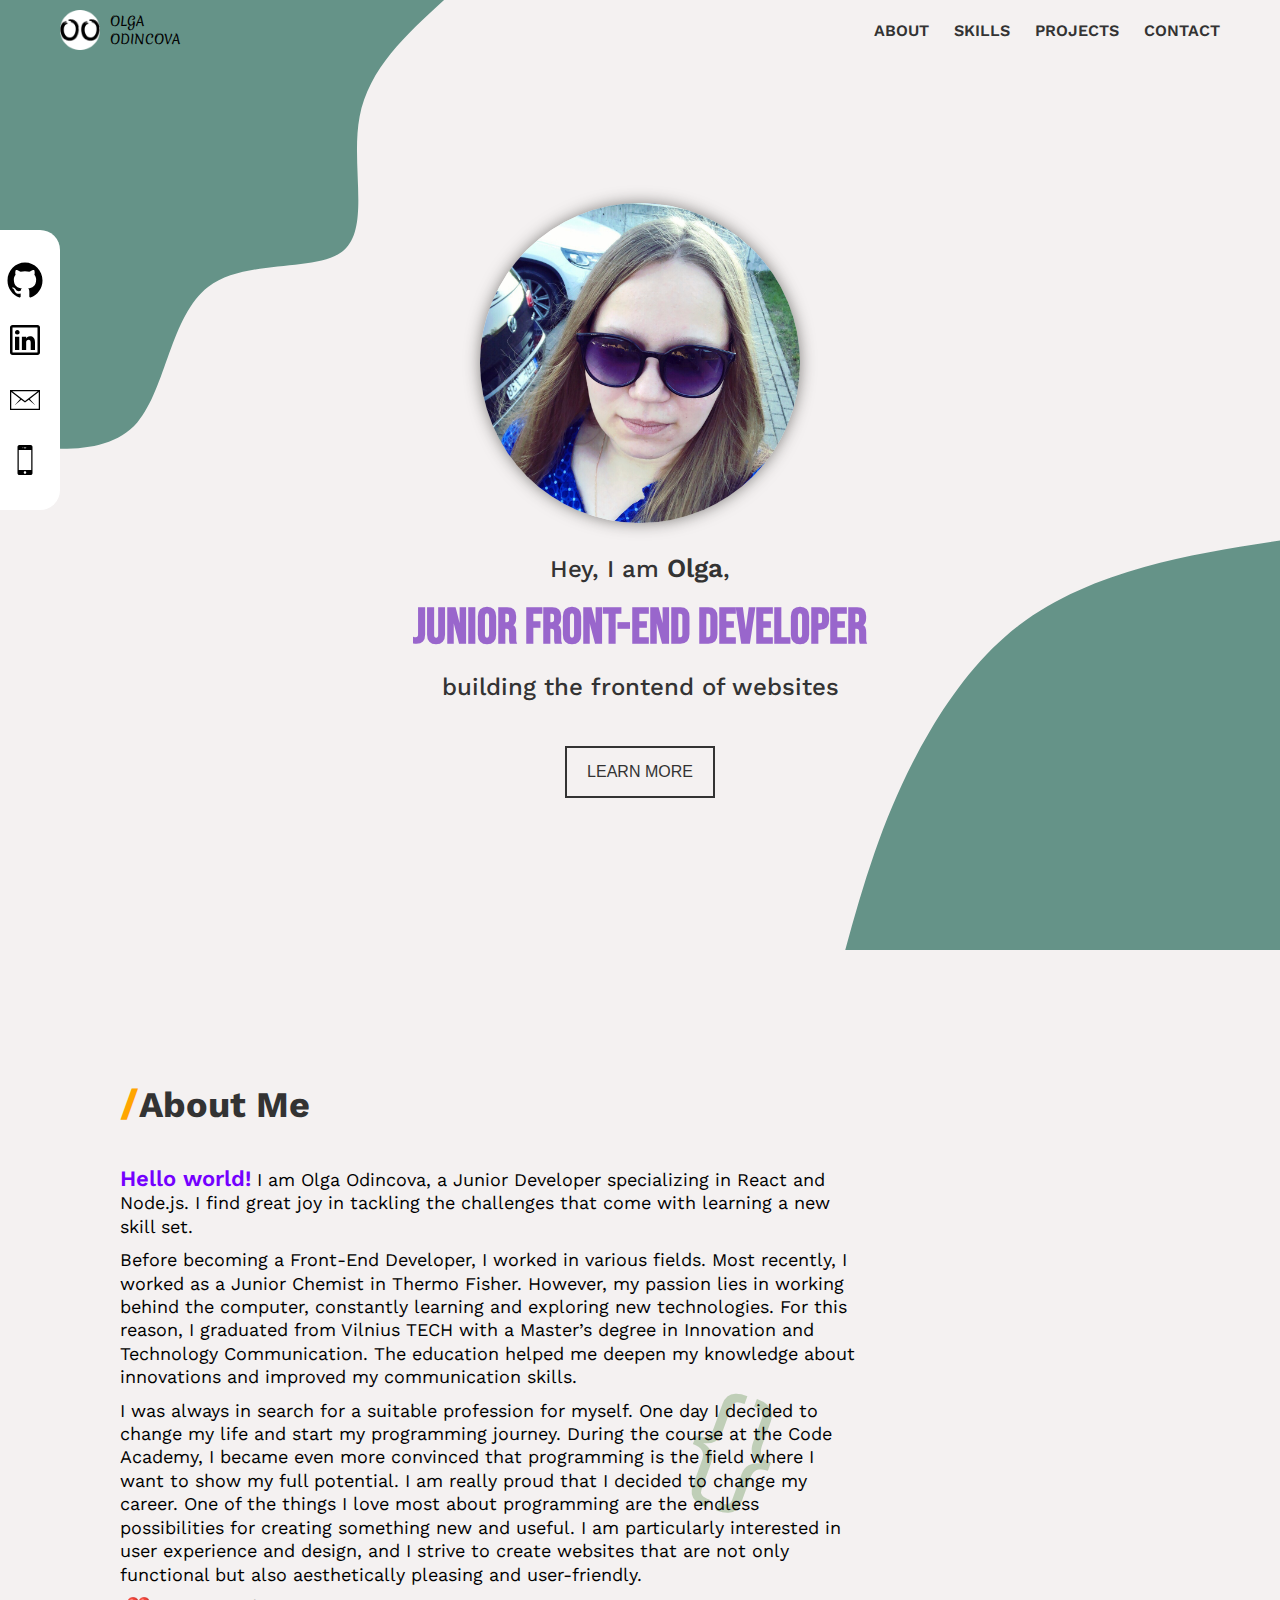
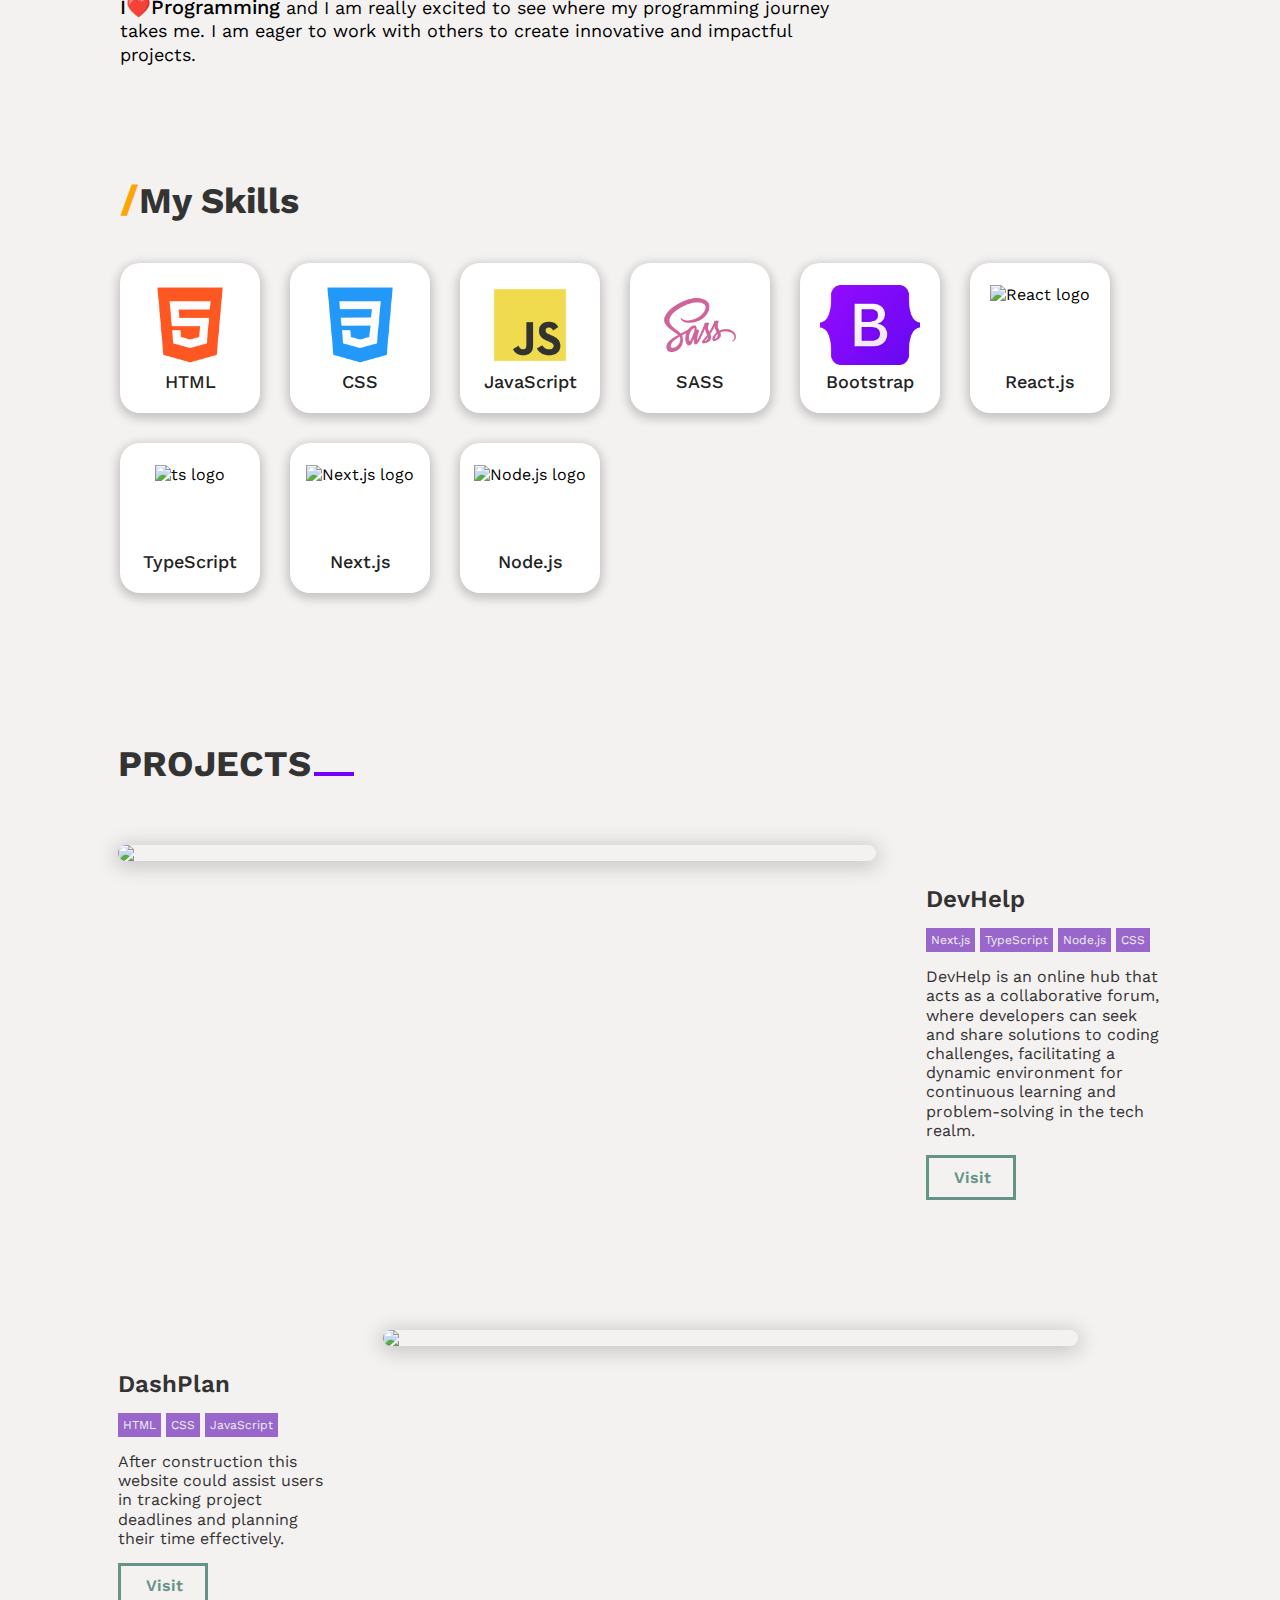
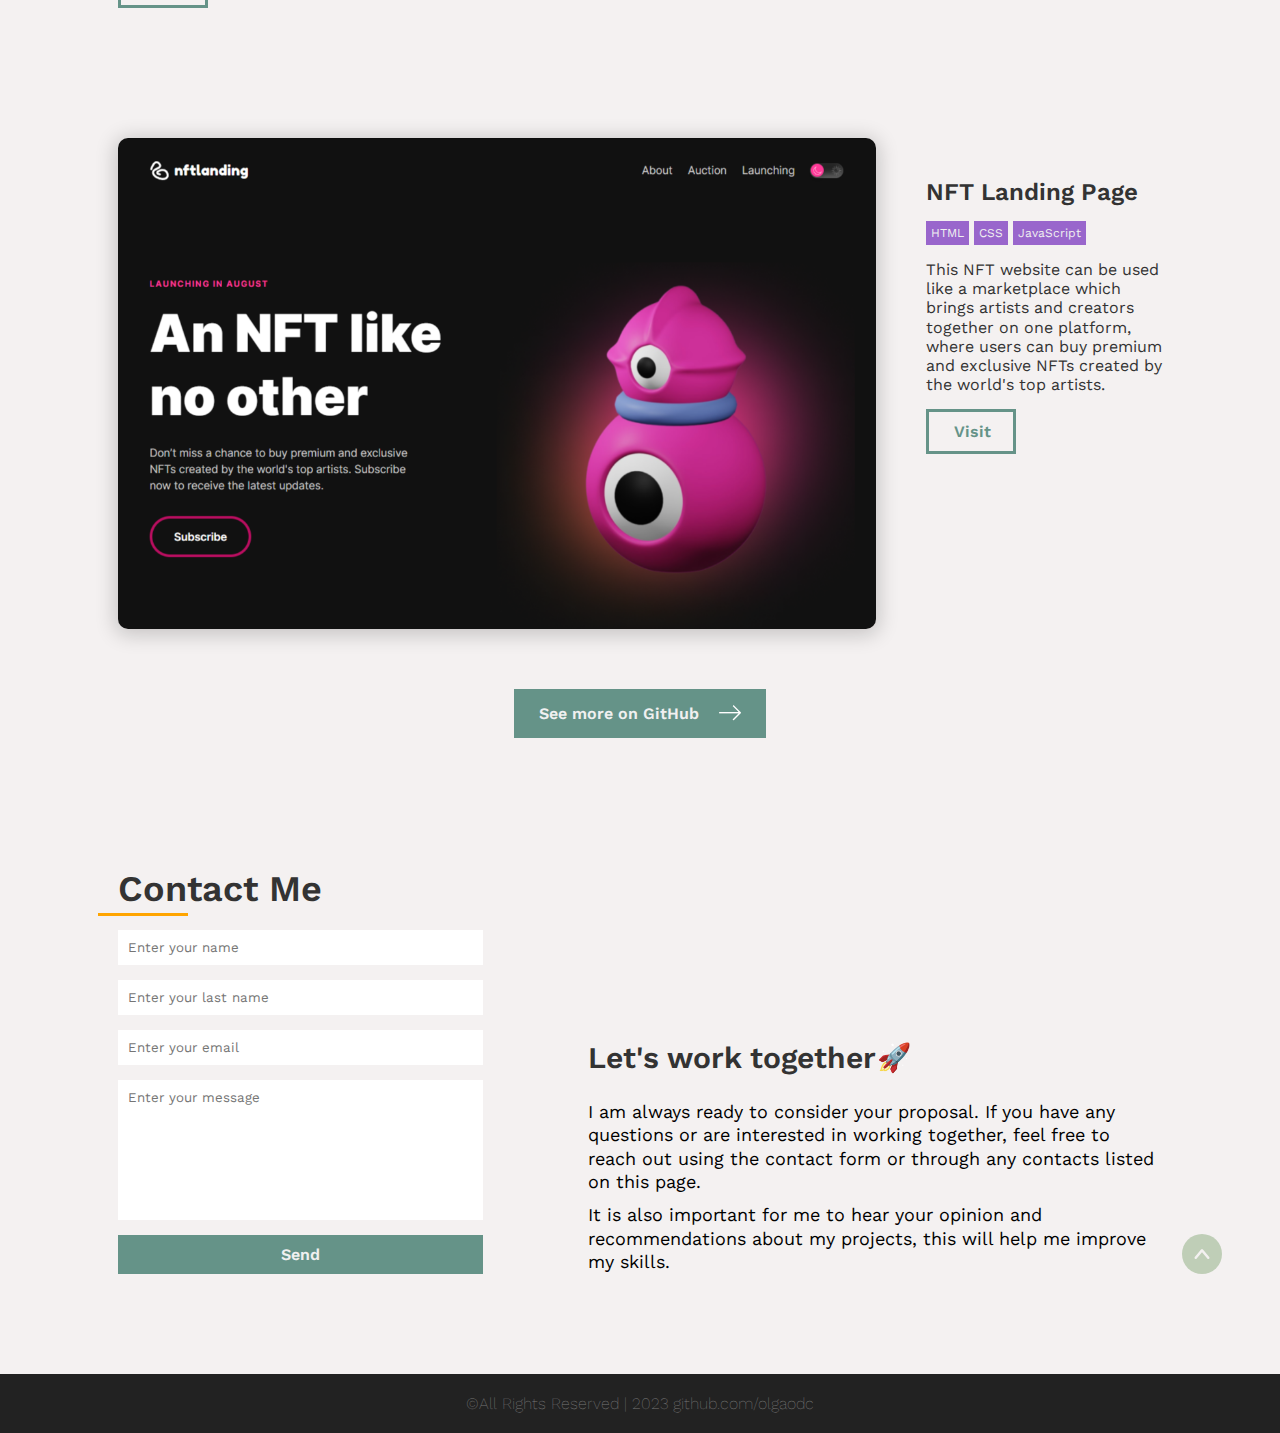
==== commit f1ab6bda: "new skills and projects added" ====
--- a/index.html
+++ b/index.html
@@ -123,25 +123,11 @@
             <div class="about-section-wrapper">
               <div class="about-section" id="about">
                 <h2 class="about-title">About Me</h2>
-                <p class="about-description"> <span class="hello-item">Hello world!</span> I am Olga Odincova, a Junior
-                  Developer specializing in React and Node.js. I find great joy in tackling the challenges that come
-                  with learning a new skill set.
+                <p class="about-description"> <span class="hello-item">Hello world!</span> I am Olga Odincova, a Junior Developer specializing in React and Node.js. I find great joy in tackling the challenges that come with learning a new skill set.
                 </p>
-                <p class="about-description">Before becoming a Front-End Developer, I worked in various fields. Most
-                  recently, I worked as a Junior Chemist in Thermo Fisher. However, my passion lies in working behind
-                  the computer, constantly learning and exploring new technologies. For this reason, I graduated from
-                  Vilnius TECH with a Master’s degree in Innovation and Technology Communication. The education helped
-                  me deepen my knowledge about innovations and improved my communication skills.</p>
-                <p class="about-description journey">I was always in search for a suitable profession for myself. One
-                  day I decided to change my life and start my programming journey. During the course at the Code
-                  Academy, I became even more convinced that programming is the field where I want to show my full
-                  potential. I am really proud that I decided to change my career. One of the things I love most about
-                  programming are the endless possibilities for creating something new and useful. I am particularly
-                  interested in user experience and design, and I strive to create websites that are not only functional
-                  but also aesthetically pleasing and user-friendly.</p>
-                <p class="about-description"><span class="programming-item">I❤️Programming</span> and I am really
-                  excited to see where my programming journey takes me. I am eager to work with others to create
-                  innovative and impactful projects.</p>
+                <p class="about-description">Before becoming a Front-End Developer, I worked in various fields. Most recently, I worked as a Junior Chemist in Thermo Fisher. However, my passion lies in working behind the computer, constantly learning and exploring new technologies. For this reason, I graduated from Vilnius TECH with a Master’s degree in Innovation and Technology Communication. The education helped me deepen my knowledge about innovations and improved my communication skills.</p>
+                <p class="about-description journey">I was always in search for a suitable profession for myself. One day I decided to change my life and start my programming journey. During the course at the Code Academy, I became even more convinced that programming is the field where I want to show my full potential. I am really proud that I decided to change my career. One of the things I love most about programming are the endless possibilities for creating something new and useful. I am particularly interested in user experience and design, and I strive to create websites that are not only functional but also aesthetically pleasing and user-friendly.</p>
+                <p class="about-description"><span class="programming-item">I❤️Programming</span> and I am really excited to see where my programming journey takes me. I am eager to work with others to create innovative and impactful projects.</p>
               </div>
               <div class="skills-section" id="skills">
                 <h2 class="skills-title">My Skills</h2>
@@ -204,10 +190,10 @@
                       <span class="stack-item">Next.js</span>
                       <span class="stack-item">TypeScript</span>
                       <span class="stack-item">Node.js</span>
+                      <span class="stack-item">CSS</span>
                     </span>
                     <p class="project-item-description">
-                      DevHelp is an online hub that acts as a collaborative forum, where developers can seek and share
-                      solutions to coding challenges, facilitating a dynamic environment for continuous learning and
+                      DevHelp is an online hub that acts as a collaborative forum, where developers can seek and share solutions to coding challenges, facilitating a dynamic environment for continuous learning and
                       problem-solving in the tech realm.
                     </p>
                     <a class="project-item-button" href="https://devhelp-olgaodc.vercel.app/" target="_blank">Visit</a>
@@ -223,8 +209,7 @@
                       <span class="stack-item">CSS</span>
                       <span class="stack-item">JavaScript</span>
                     </span>
-                    <p class="project-item-description">After construction this website could assist users in tracking
-                      project deadlines and planning their time effectively.</p>
+                    <p class="project-item-description">After construction this website could assist users in tracking project deadlines and planning their time effectively.</p>
                     <a class="project-item-button" href="https://olgaodc.github.io/dashplan/" target="_blank">Visit</a>
                   </div>
                   <a class="project-image-link" href="https://olgaodc.github.io/dashplan/" target="_blank">
@@ -243,9 +228,7 @@
                       <span class="stack-item">CSS</span>
                       <span class="stack-item">JavaScript</span>
                     </span>
-                    <p class="project-item-description">This NFT website can be used like a marketplace which brings
-                      artists and creators together on one platform, where users can buy premium and exclusive NFTs
-                      created by the world's top artists.</p>
+                    <p class="project-item-description">This NFT website can be used like a marketplace which brings artists and creators together on one platform, where users can buy premium and exclusive NFTs created by the world's top artists.</p>
                     <a class="project-item-button" href="https://olgaodc.github.io/nft-landing-page/"
                       target="_blank">Visit</a>
                   </div>
@@ -280,11 +263,8 @@
                 </form>
                 <div class="contact-info">
                   <h4 class="contact-title">Let's work together</h4>
-                  <p class="contact-description">I am always ready to consider your proposal. If you have any questions
-                    or are interested in working together, feel free to reach out using the contact form or through any
-                    contacts listed on this page.</p>
-                  <p class="contact-description">It is also important for me to hear your opinion and recommendations
-                    about my projects, this will help me improve my skills.</p>
+                  <p class="contact-description">I am always ready to consider your proposal. If you have any questions or are interested in working together, feel free to reach out using the contact form or through any contacts listed on this page.</p>
+                  <p class="contact-description">It is also important for me to hear your opinion and recommendations about my projects, this will help me improve my skills.</p>
                   <div class="contacts-list-wrapper">
                     <ul class="contacts-list">
                       <li class="contact-item">
--- a/style.css
+++ b/style.css
@@ -420,7 +420,7 @@
 #welcome-section .welcome-section-title {
   font-family: "Bebas Neue", cursive;
   text-align: center;
-  font-size: 46px;
+  font-size: 50px;
   color: #9966CC;
   /* text-shadow: 1px 1px 1px #4c4746; */
   margin: 0;
@@ -601,6 +601,11 @@
   background-color: transparent;
   font-size: 24px;
   font-weight: 600;
+}
+.work-container-wrapper #projects .project-items-wrapper .project-item .project-info .project-stack {
+  display: flex;
+  flex-wrap: wrap;
+  gap: 5px;
 }
 .work-container-wrapper #projects .project-items-wrapper .project-item .project-info .project-stack .stack-item {
   display: inline-block;
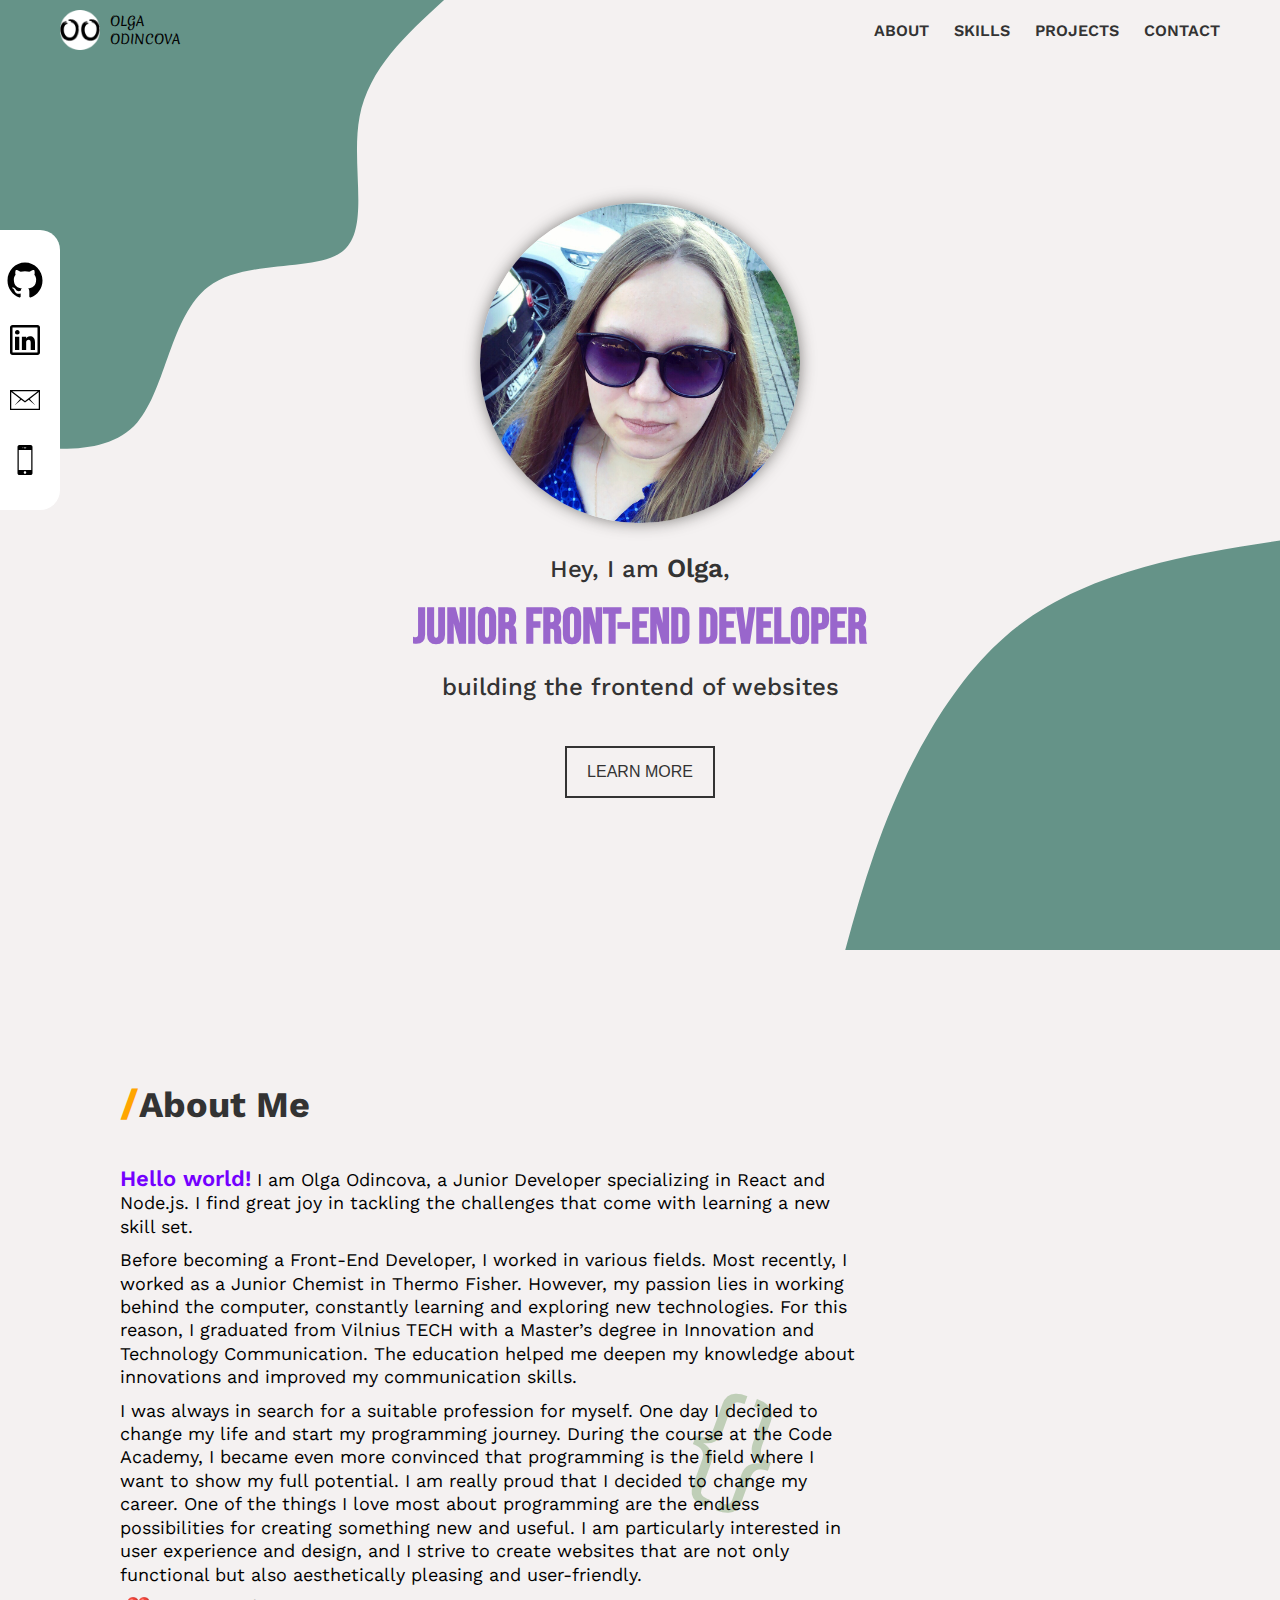
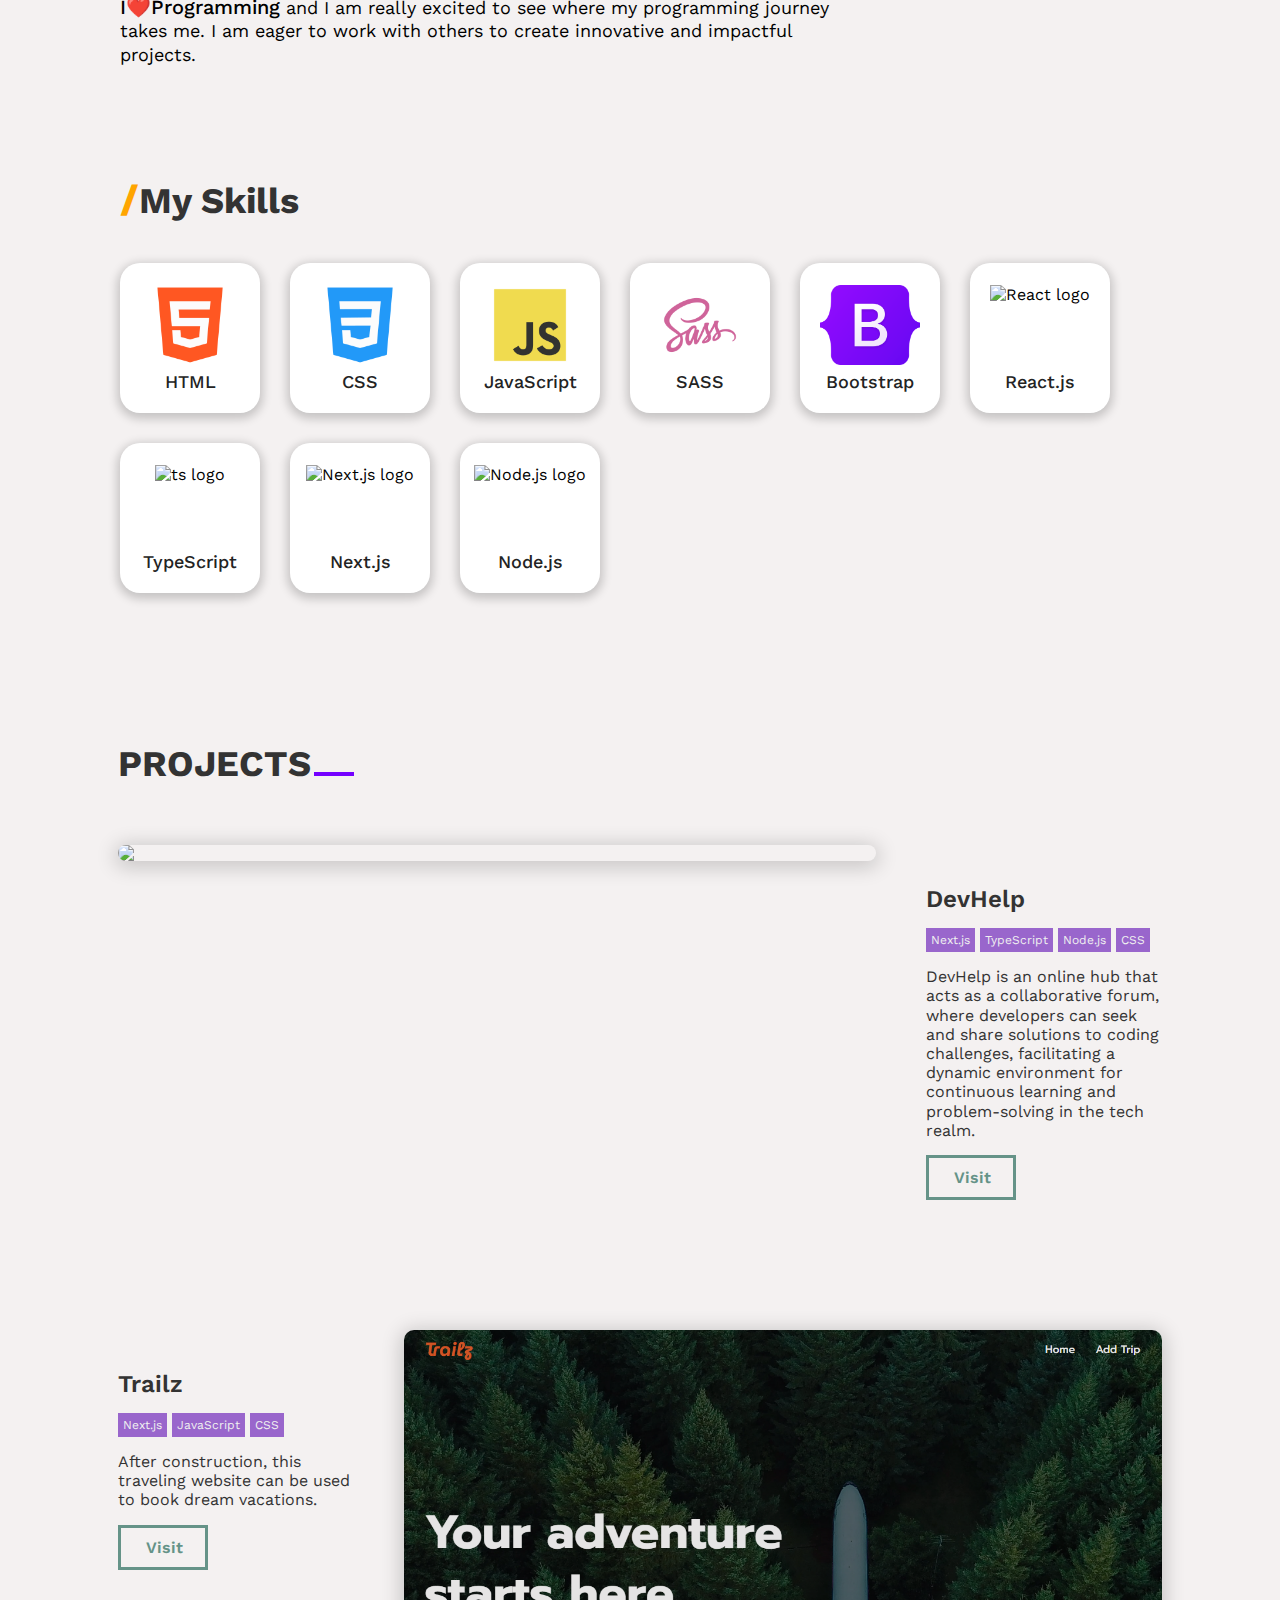
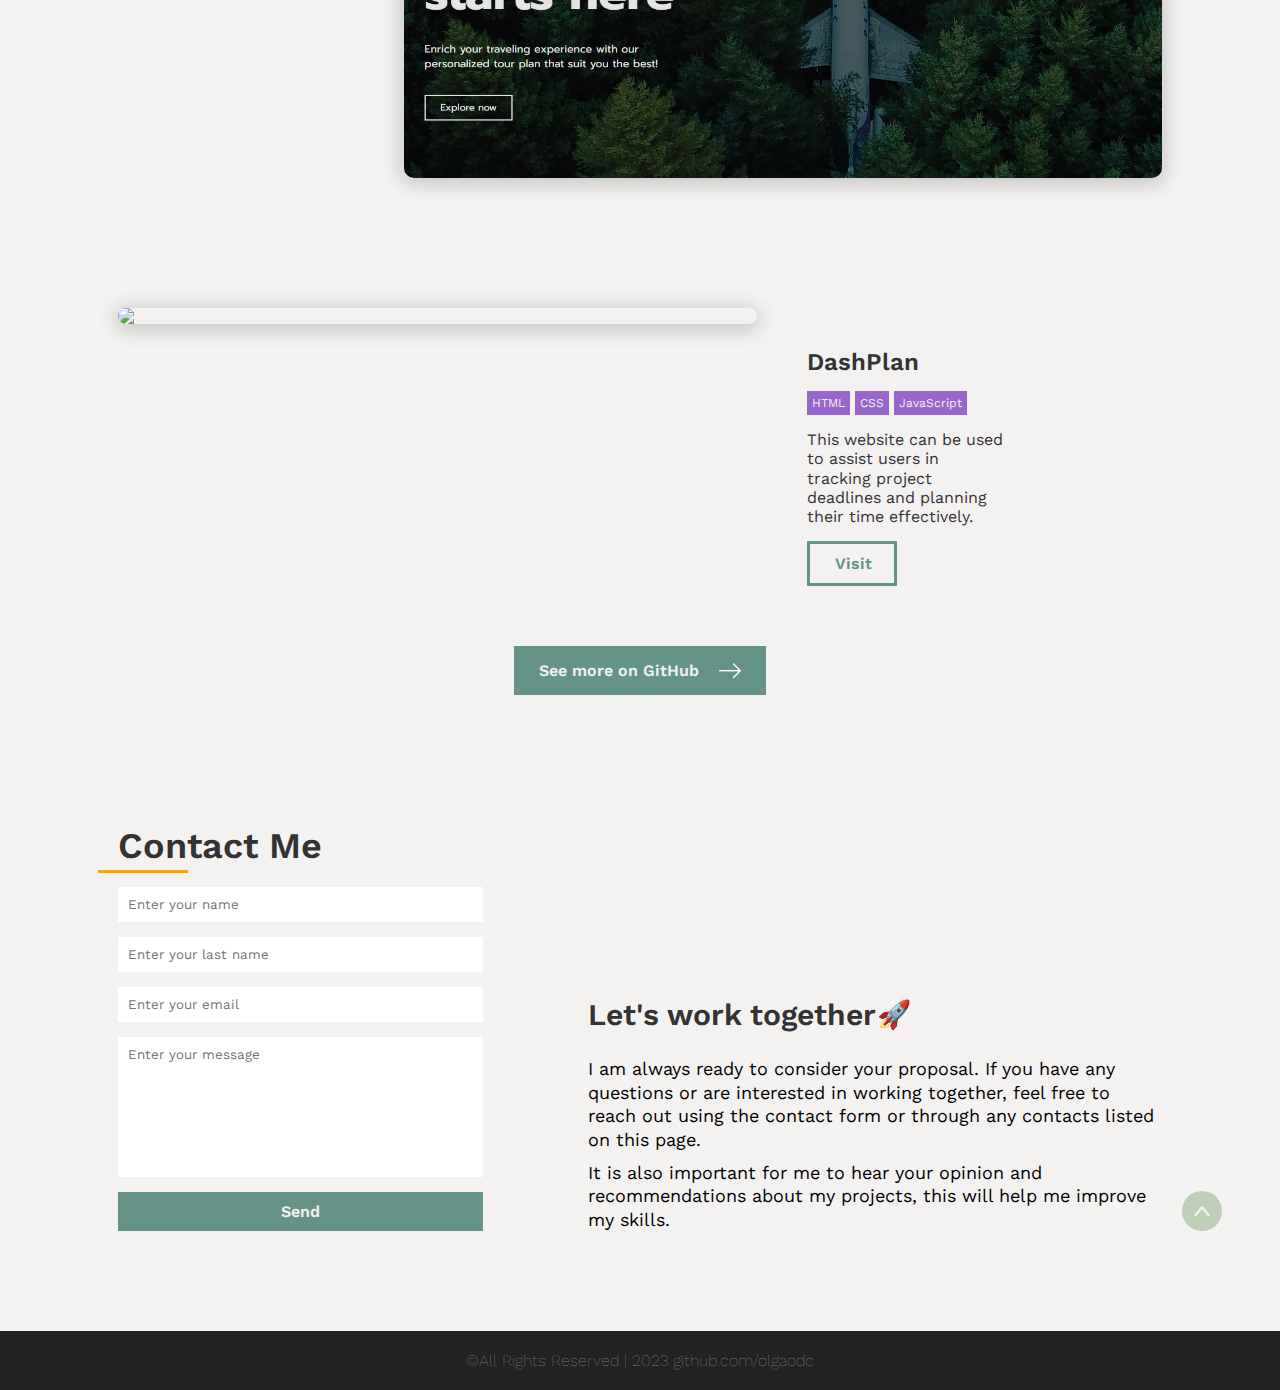
==== commit ccc06c58: "new project added" ====
--- a/index.html
+++ b/index.html
@@ -203,21 +203,42 @@
 
                 <div class="project-item">
                   <div class="project-info">
+                    <h3 class="project-item-title">Trailz</h3>
+                    <span class="project-stack">
+                      <span class="stack-item">Next.js</span>
+                      <span class="stack-item">JavaScript</span>
+                      <span class="stack-item">CSS</span>
+                    </span>
+                    <p class="project-item-description">
+                      After construction, this traveling website can be used to book dream vacations.
+                    </p>
+                    <a class="project-item-button" href="https://trailz-five.vercel.app/"
+                      target="_blank">Visit</a>
+                  </div>
+                  <a class="project-image-link" href="https://trailz-five.vercel.app/" target="_blank">
+                    <img class="project-image" src="./img/Trailz.png">
+                  </a>
+                </div>
+
+                <div class="project-item">
+                  <a class="project-image-link" href="https://olgaodc.github.io/dashplan/" target="_blank">
+                    <img class="project-image" src="./img/DashPlan.png">
+                  </a>
+                  <div class="project-info">
                     <h3 class="project-item-title">DashPlan</h3>
                     <span class="project-stack">
                       <span class="stack-item">HTML</span>
                       <span class="stack-item">CSS</span>
                       <span class="stack-item">JavaScript</span>
                     </span>
-                    <p class="project-item-description">After construction this website could assist users in tracking project deadlines and planning their time effectively.</p>
+                    <p class="project-item-description">This website can be used to assist users in tracking project deadlines and planning their time effectively.</p>
                     <a class="project-item-button" href="https://olgaodc.github.io/dashplan/" target="_blank">Visit</a>
                   </div>
-                  <a class="project-image-link" href="https://olgaodc.github.io/dashplan/" target="_blank">
-                    <img class="project-image" src="./img/DashPlan.png">
-                  </a>
-                </div>
-
-                <div class="project-item">
+                </div>
+
+                <!-- 
+                  TODO: I think in future i will add fourth project
+                  <div class="project-item">
                   <a class="project-image-link" href="https://olgaodc.github.io/nft-landing-page/" target="_blank">
                     <img class="project-image" src="./img/NFT-Startup-Landing-Page.png">
                   </a>
@@ -232,7 +253,8 @@
                     <a class="project-item-button" href="https://olgaodc.github.io/nft-landing-page/"
                       target="_blank">Visit</a>
                   </div>
-                </div>
+                </div> 
+              -->
 
 
 
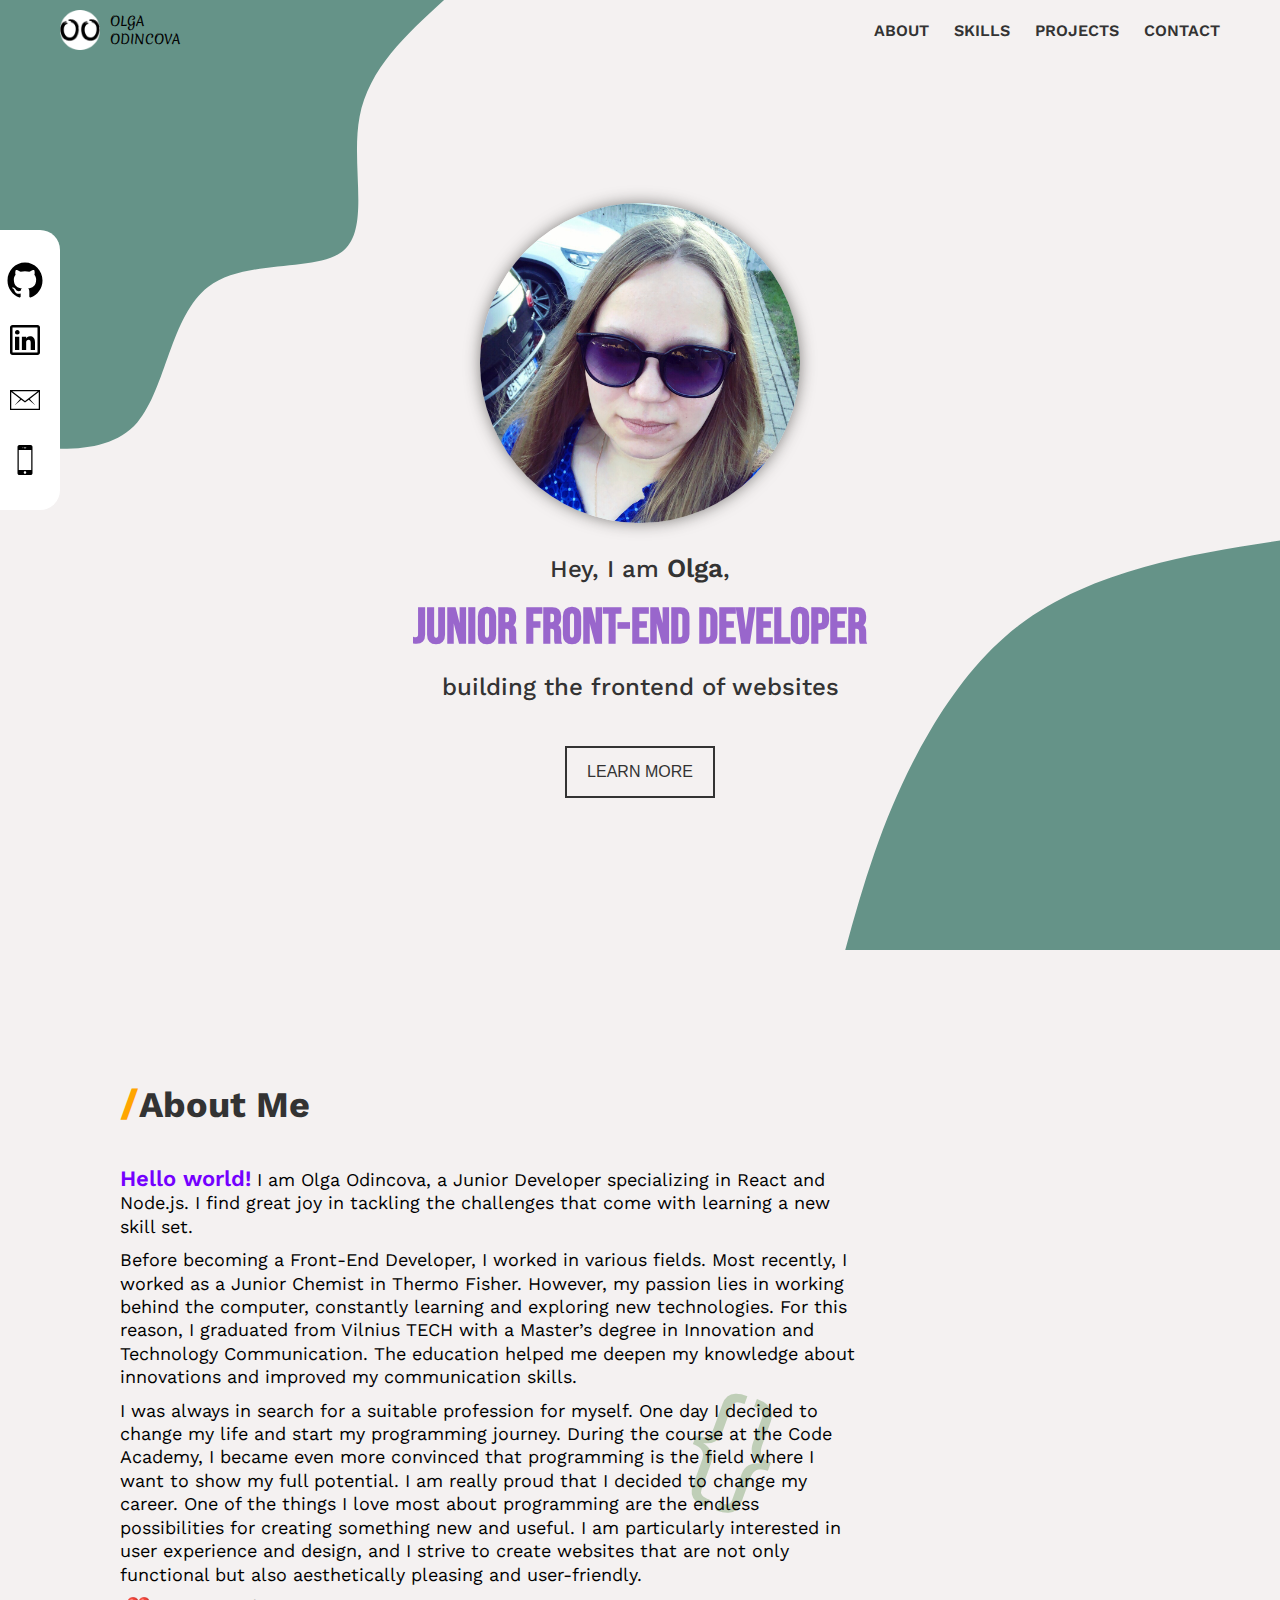
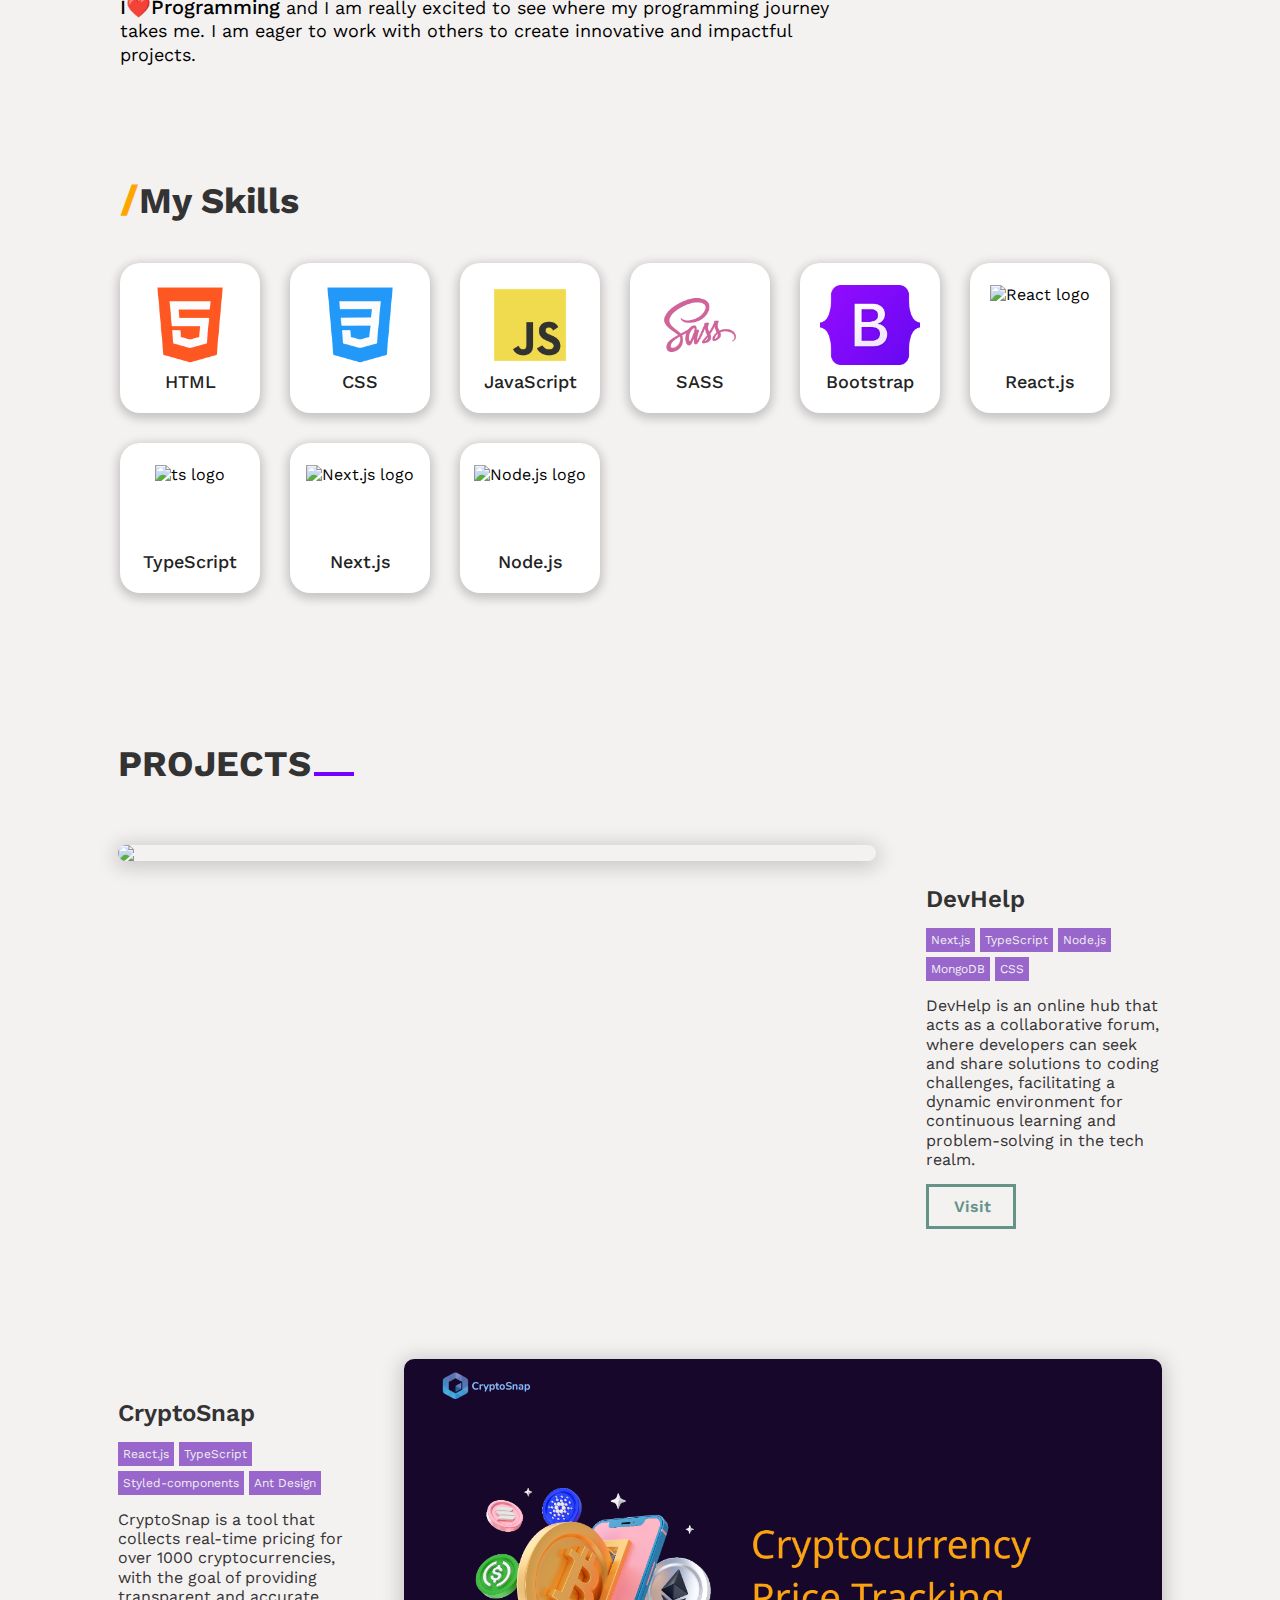
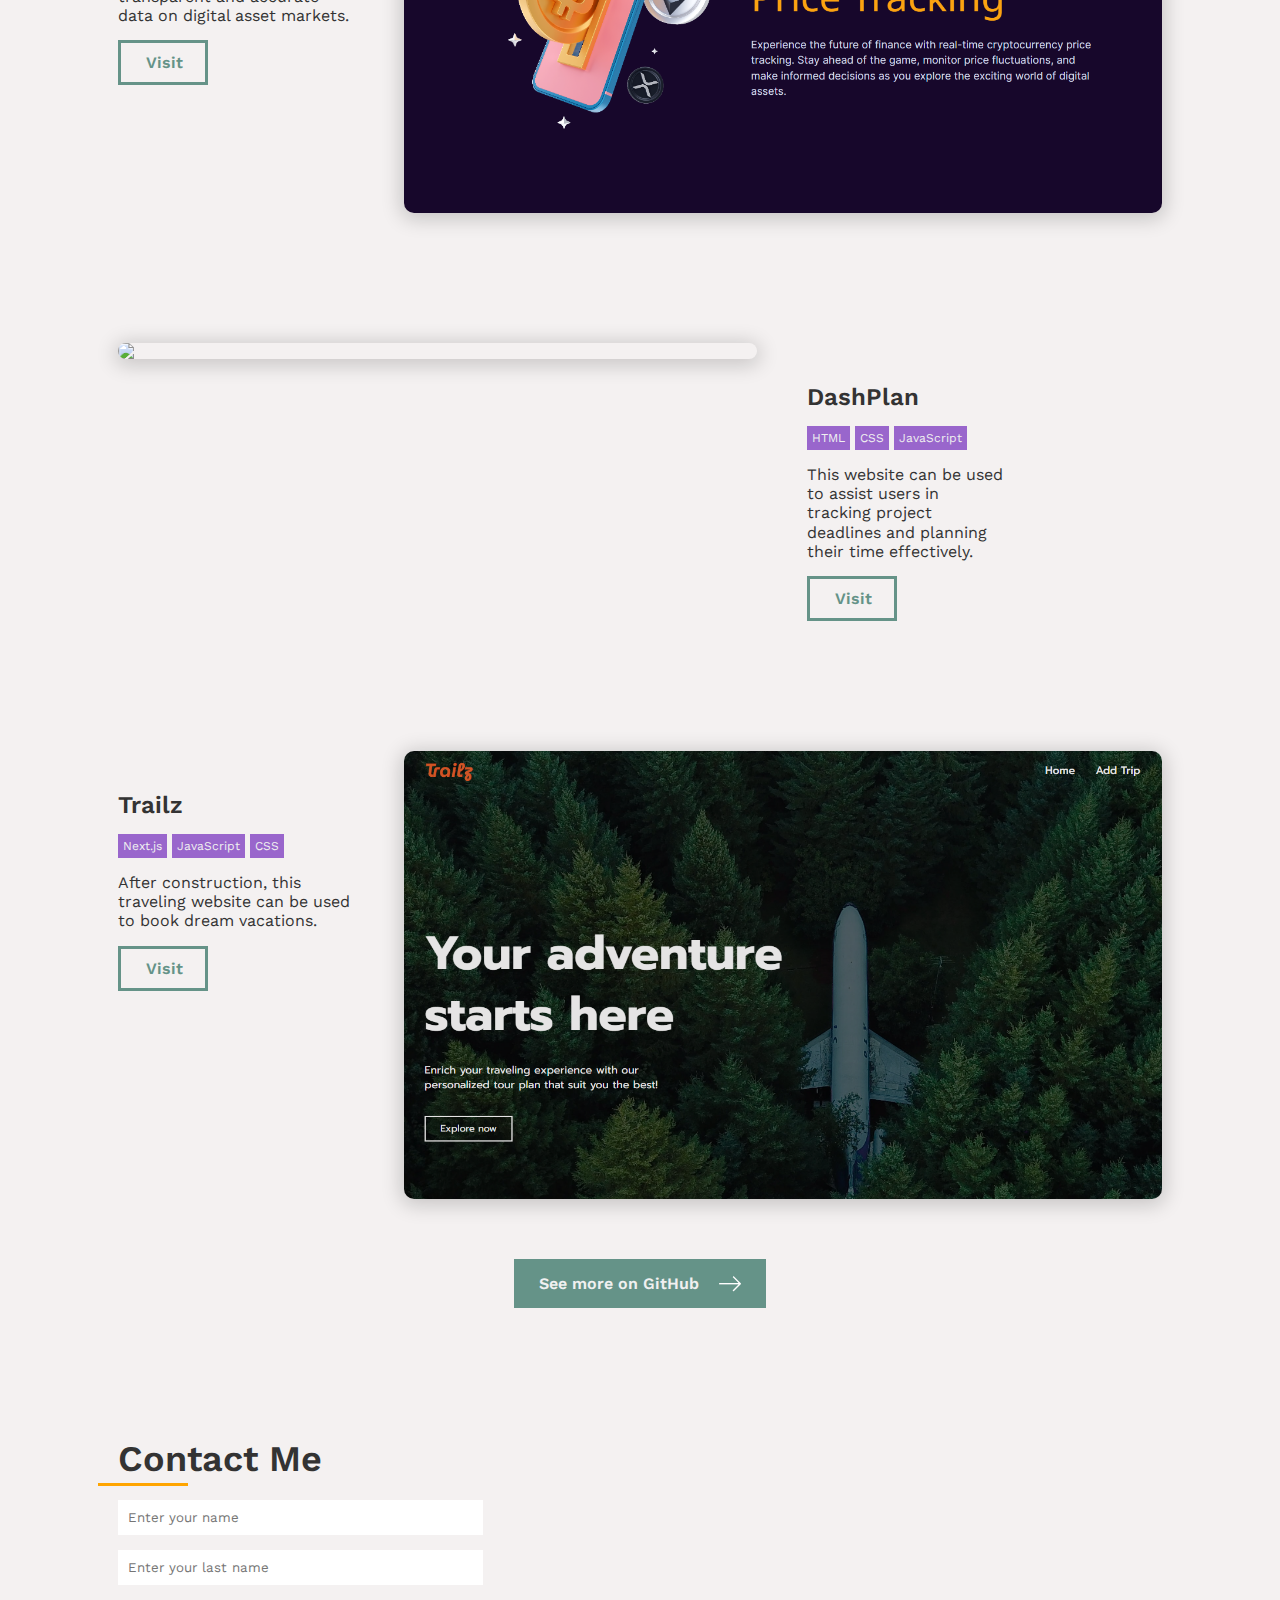
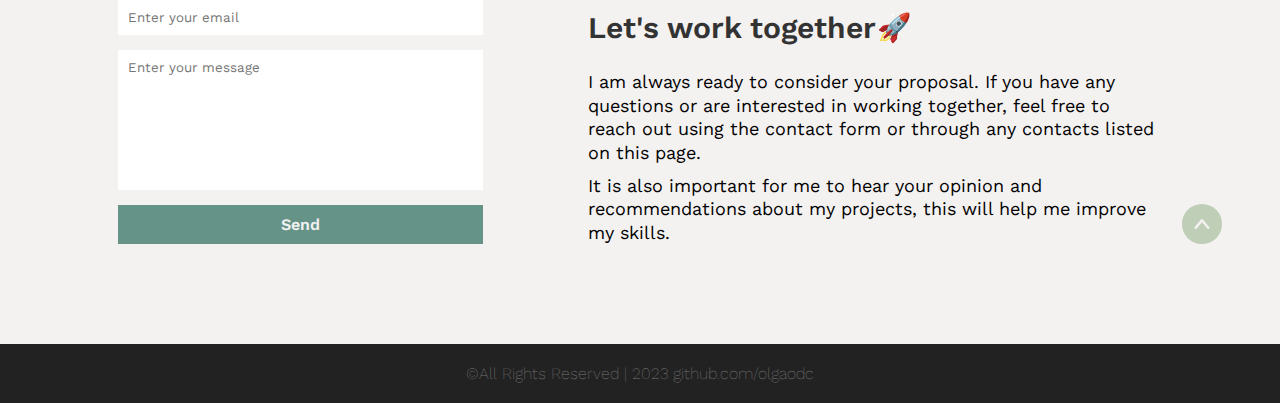
==== commit daf35fc1: "new project added" ====
--- a/index.html
+++ b/index.html
@@ -190,6 +190,7 @@
                       <span class="stack-item">Next.js</span>
                       <span class="stack-item">TypeScript</span>
                       <span class="stack-item">Node.js</span>
+                      <span class="stack-item">MongoDB</span>
                       <span class="stack-item">CSS</span>
                     </span>
                     <p class="project-item-description">
@@ -199,6 +200,40 @@
                     <a class="project-item-button" href="https://devhelp-olgaodc.vercel.app/" target="_blank">Visit</a>
                   </div>
 
+                </div>
+
+                <div class="project-item">
+                  <div class="project-info">
+                    <h3 class="project-item-title">CryptoSnap</h3>
+                    <span class="project-stack">
+                      <span class="stack-item">React.js</span>
+                      <span class="stack-item">TypeScript</span>
+                      <span class="stack-item">Styled-components</span>
+                      <span class="stack-item">Ant Design</span>
+                    </span>
+                    <p class="project-item-description">CryptoSnap is a tool that collects real-time pricing for over 1000 cryptocurrencies, with the goal of providing transparent and accurate data on digital asset markets.</p>
+                    <a class="project-item-button" href="https://cryptosnap-three.vercel.app/"
+                      target="_blank">Visit</a>
+                  </div>
+                  <a class="project-image-link" href="https://cryptosnap-three.vercel.app/" target="_blank">
+                    <img class="project-image" src="./img/CryptoSnap.png">
+                  </a>
+                </div> 
+
+                <div class="project-item">
+                  <a class="project-image-link" href="https://olgaodc.github.io/dashplan/" target="_blank">
+                    <img class="project-image" src="./img/DashPlan.png">
+                  </a>
+                  <div class="project-info">
+                    <h3 class="project-item-title">DashPlan</h3>
+                    <span class="project-stack">
+                      <span class="stack-item">HTML</span>
+                      <span class="stack-item">CSS</span>
+                      <span class="stack-item">JavaScript</span>
+                    </span>
+                    <p class="project-item-description">This website can be used to assist users in tracking project deadlines and planning their time effectively.</p>
+                    <a class="project-item-button" href="https://olgaodc.github.io/dashplan/" target="_blank">Visit</a>
+                  </div>
                 </div>
 
                 <div class="project-item">
@@ -219,45 +254,6 @@
                     <img class="project-image" src="./img/Trailz.png">
                   </a>
                 </div>
-
-                <div class="project-item">
-                  <a class="project-image-link" href="https://olgaodc.github.io/dashplan/" target="_blank">
-                    <img class="project-image" src="./img/DashPlan.png">
-                  </a>
-                  <div class="project-info">
-                    <h3 class="project-item-title">DashPlan</h3>
-                    <span class="project-stack">
-                      <span class="stack-item">HTML</span>
-                      <span class="stack-item">CSS</span>
-                      <span class="stack-item">JavaScript</span>
-                    </span>
-                    <p class="project-item-description">This website can be used to assist users in tracking project deadlines and planning their time effectively.</p>
-                    <a class="project-item-button" href="https://olgaodc.github.io/dashplan/" target="_blank">Visit</a>
-                  </div>
-                </div>
-
-                <!-- 
-                  TODO: I think in future i will add fourth project
-                  <div class="project-item">
-                  <a class="project-image-link" href="https://olgaodc.github.io/nft-landing-page/" target="_blank">
-                    <img class="project-image" src="./img/NFT-Startup-Landing-Page.png">
-                  </a>
-                  <div class="project-info">
-                    <h3 class="project-item-title">NFT Landing Page</h3>
-                    <span class="project-stack">
-                      <span class="stack-item">HTML</span>
-                      <span class="stack-item">CSS</span>
-                      <span class="stack-item">JavaScript</span>
-                    </span>
-                    <p class="project-item-description">This NFT website can be used like a marketplace which brings artists and creators together on one platform, where users can buy premium and exclusive NFTs created by the world's top artists.</p>
-                    <a class="project-item-button" href="https://olgaodc.github.io/nft-landing-page/"
-                      target="_blank">Visit</a>
-                  </div>
-                </div> 
-              -->
-
-
-
 
               </div>
 
--- a/style.css
+++ b/style.css
@@ -560,7 +560,7 @@
   }
 }
 @media screen and (max-width: 980px) {
-  .work-container-wrapper #projects .project-items-wrapper .project-item:nth-of-type(2) {
+  .work-container-wrapper #projects .project-items-wrapper .project-item:nth-of-type(even) {
     flex-direction: column;
   }
 }
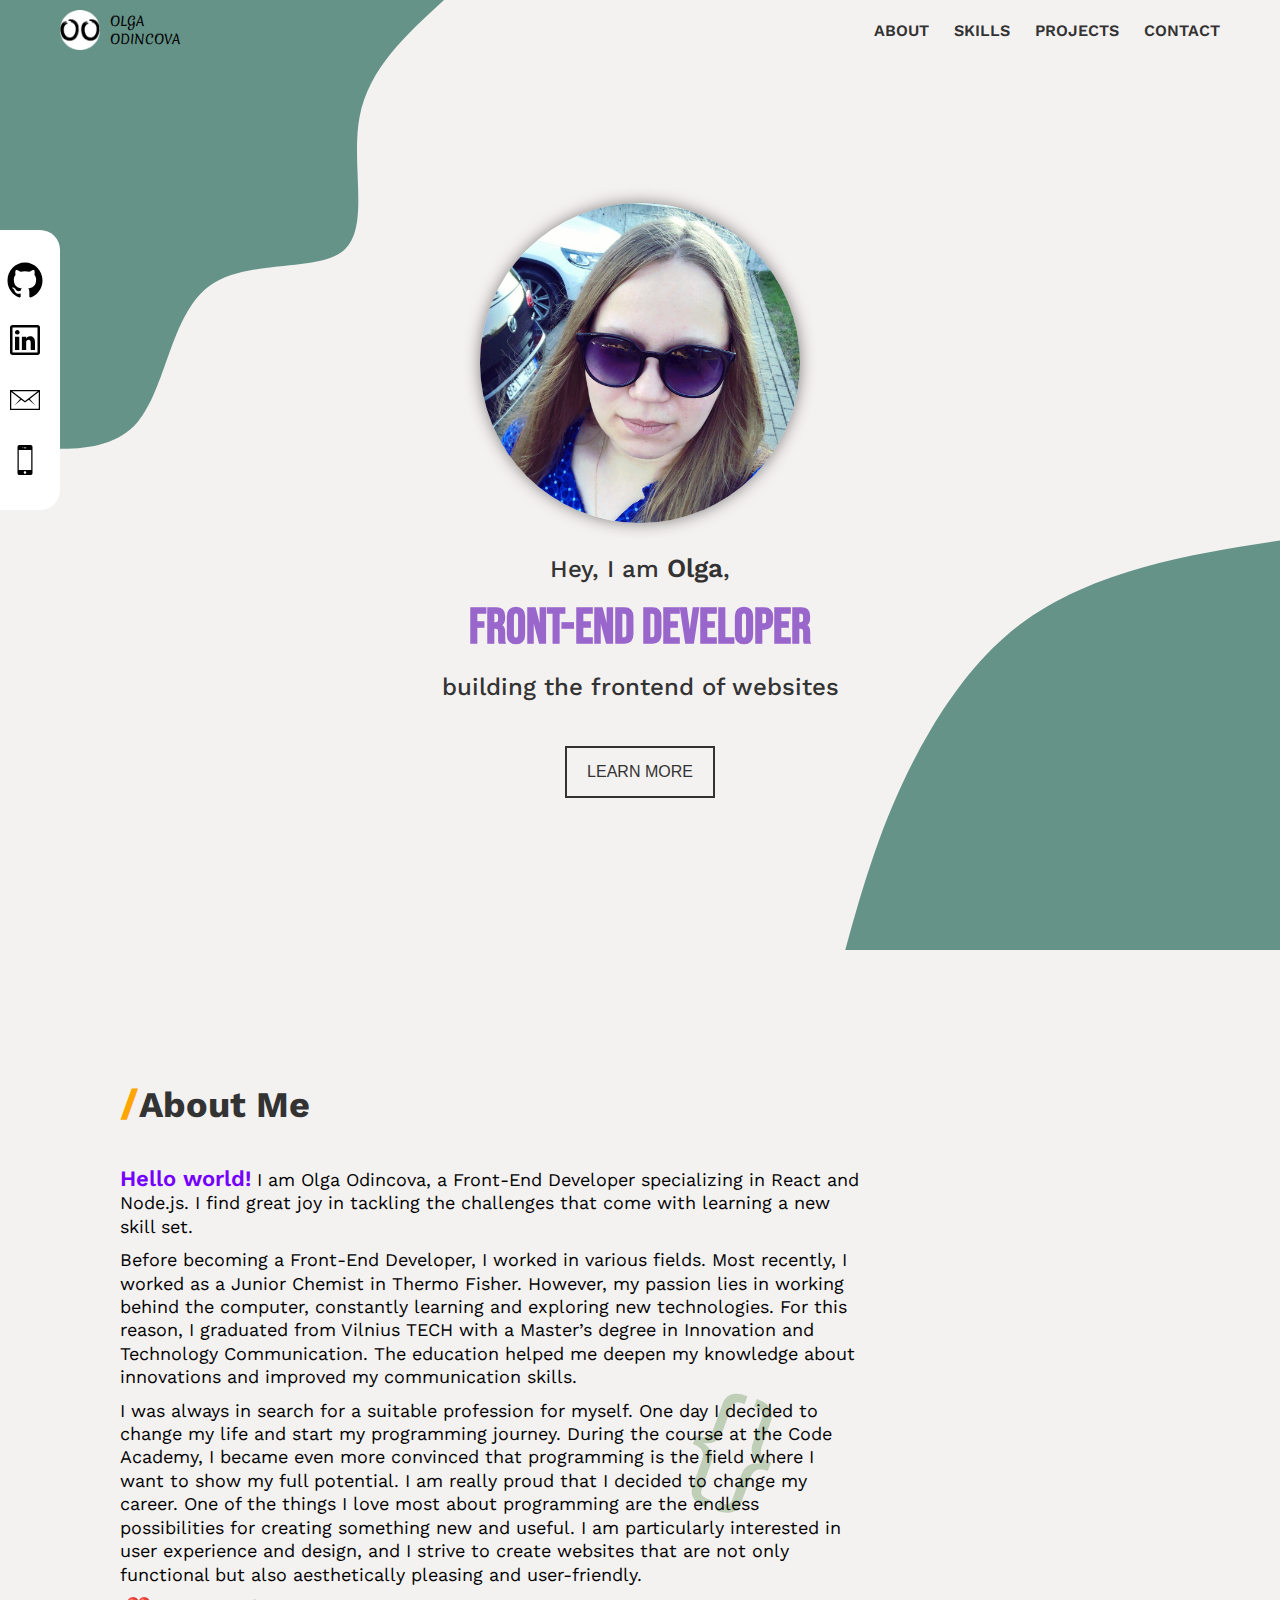
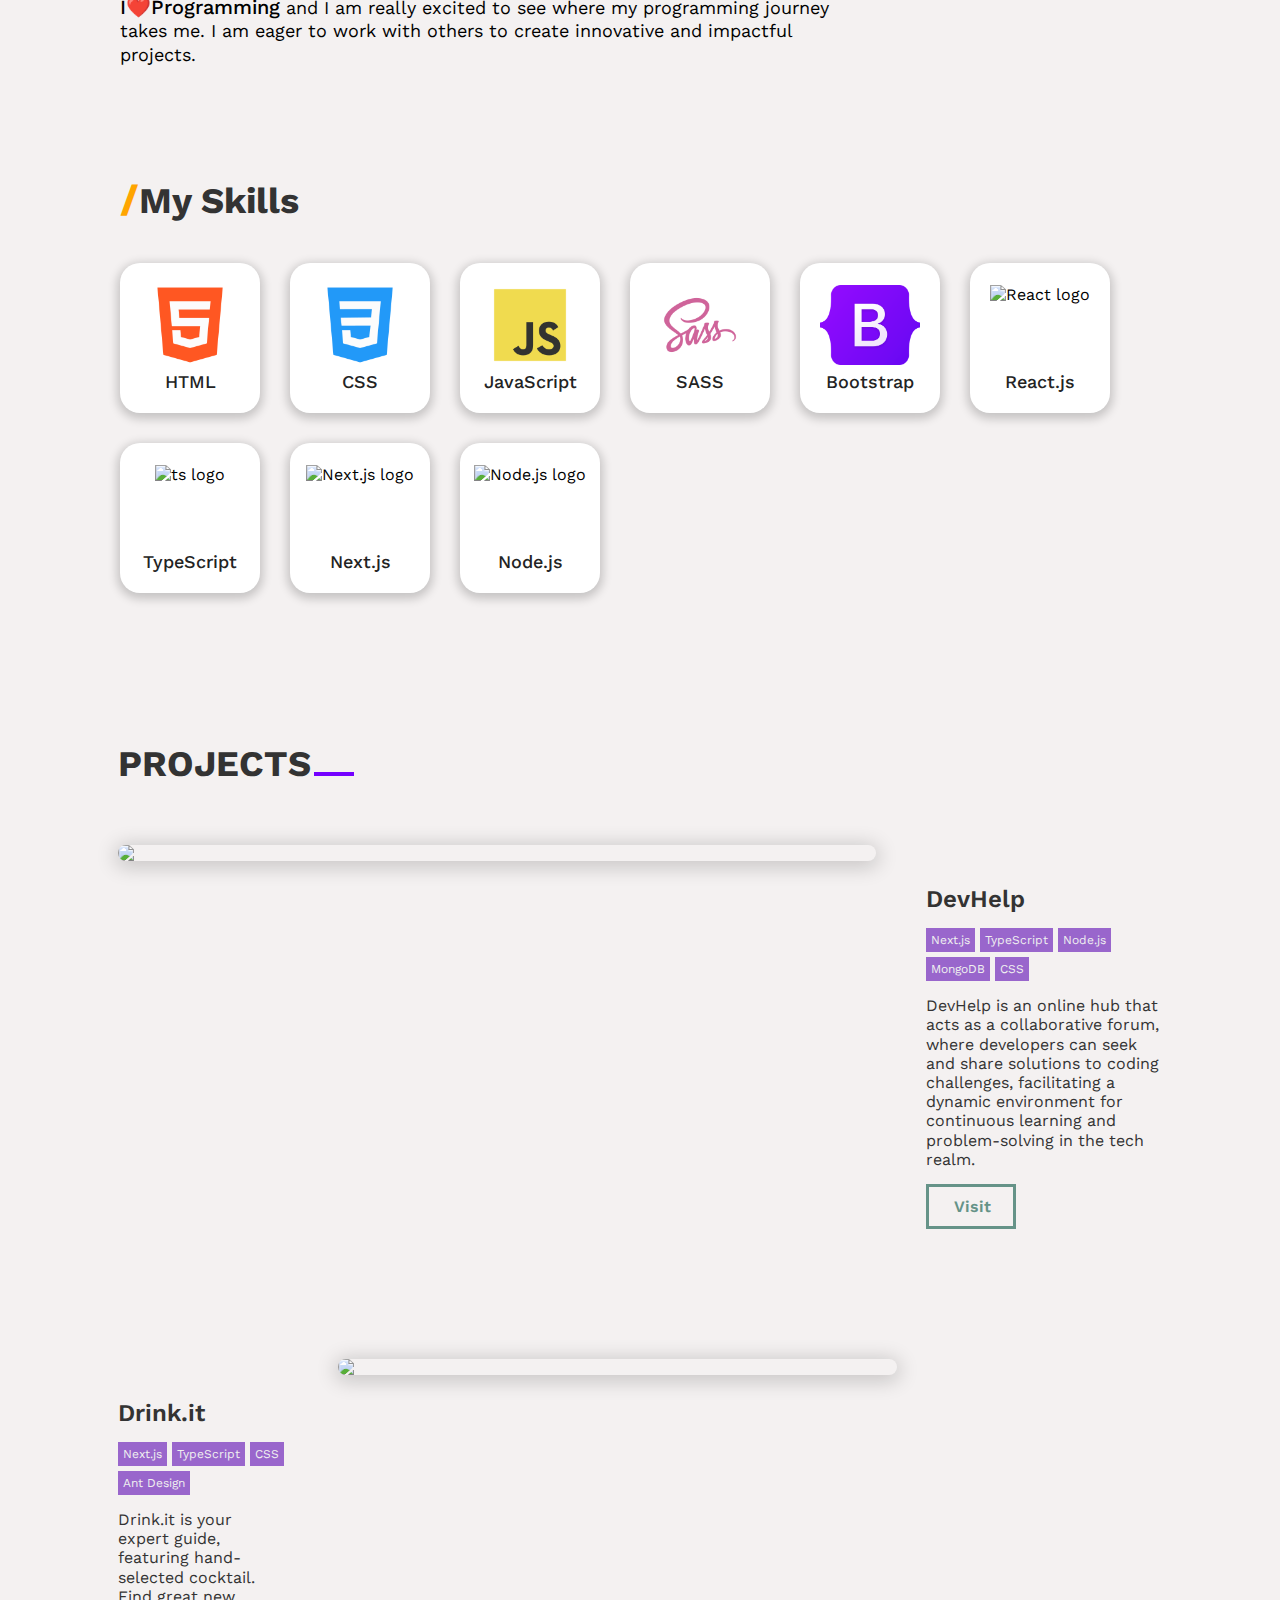
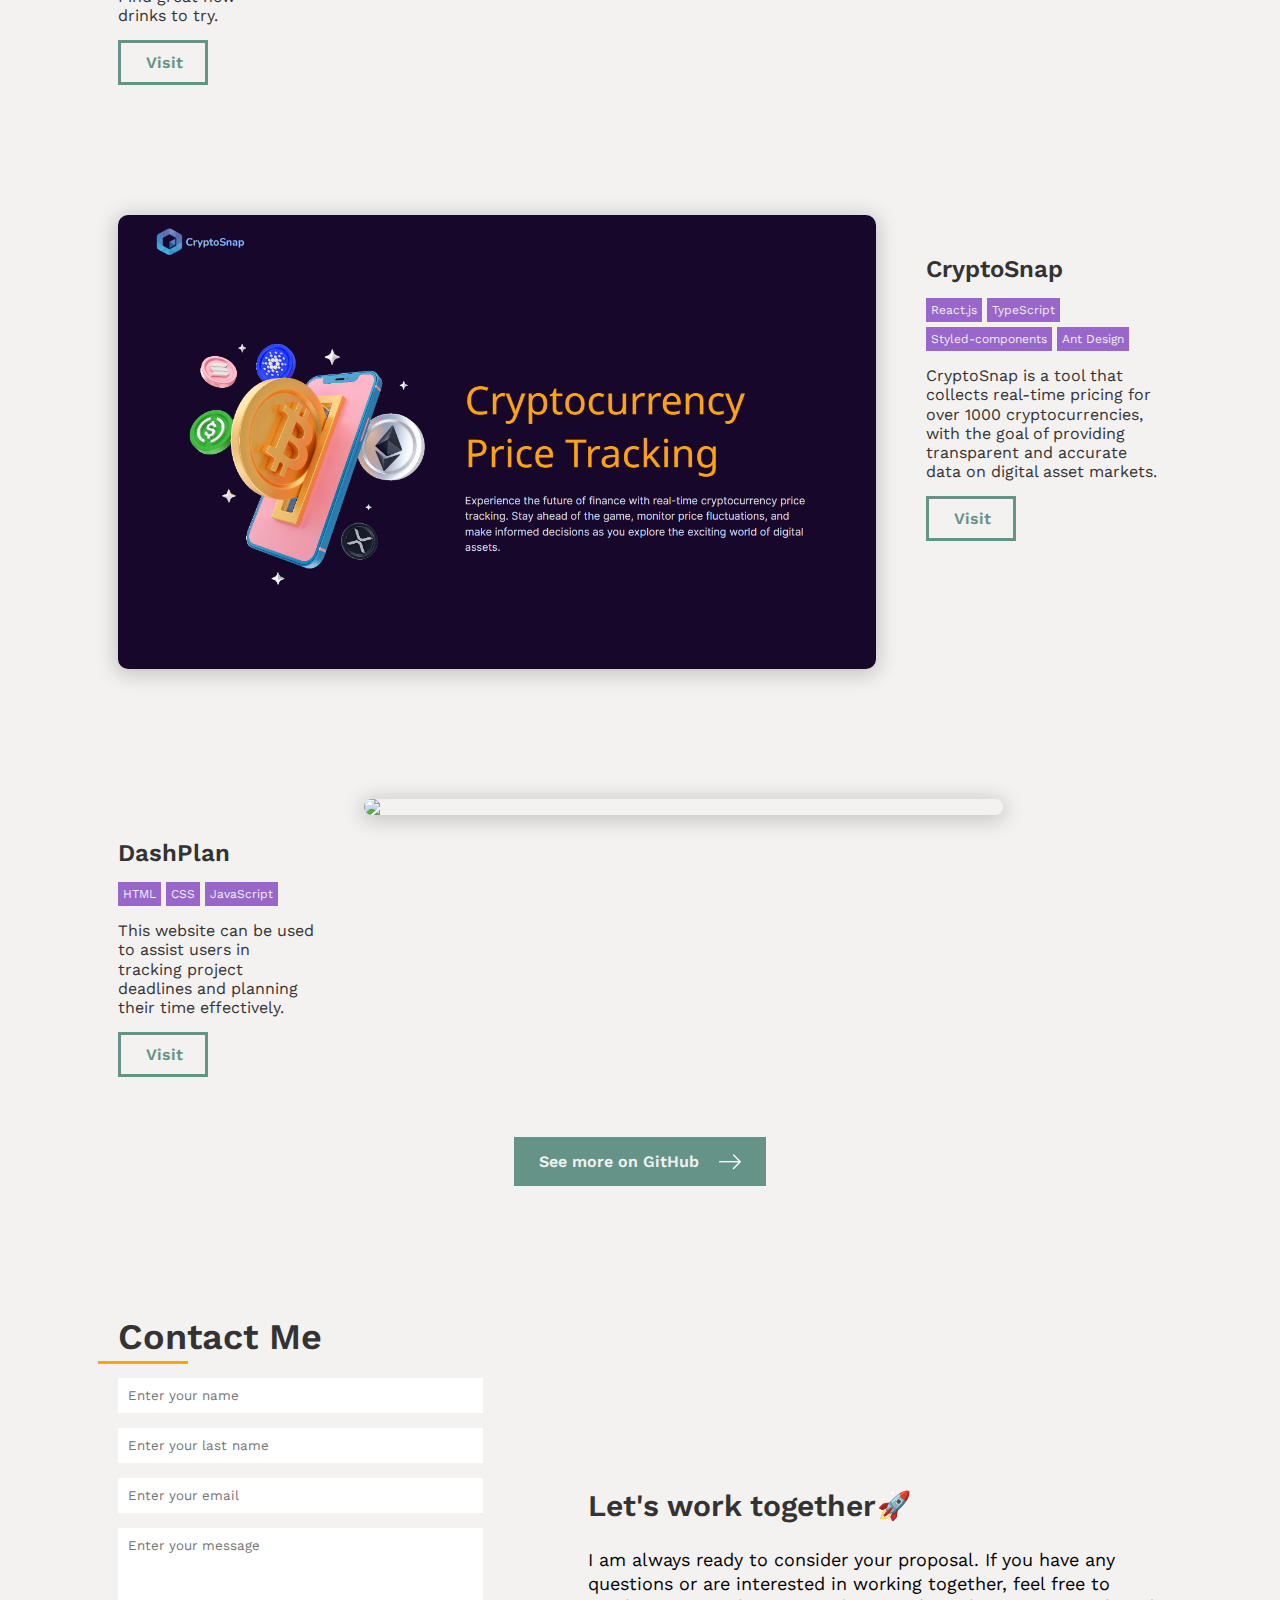
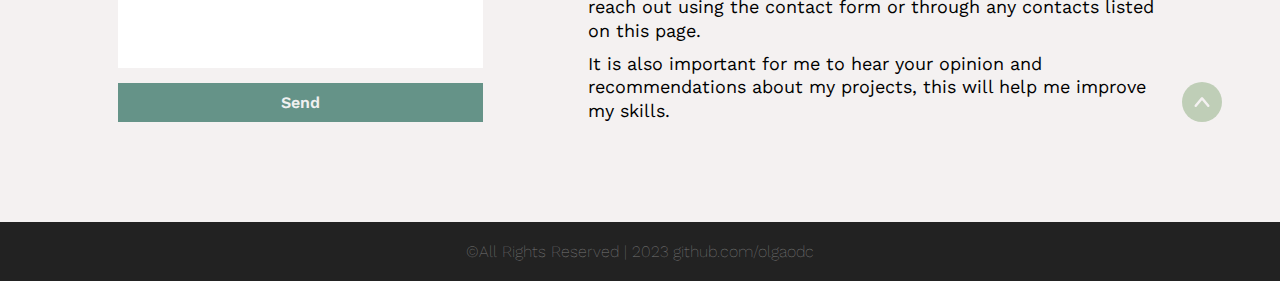
==== commit ec0ebf92: "About section text updated" ====
--- a/index.html
+++ b/index.html
@@ -100,7 +100,7 @@
           <div id="welcome-section">
             <img class="portfolio-image" src="./img/portfolio-image.jpg" alt="">
             <span class="welcome-section-subtitle top">Hey, I am <span class="name">Olga</span>,</span>
-            <h1 class="welcome-section-title">Junior Front-End Developer</h1>
+            <h1 class="welcome-section-title">Front-End Developer</h1>
             <span class="welcome-section-subtitle bottom">building the frontend of websites</span>
             <button class="button" id="welcome-button">
               <span>Learn more</span>
@@ -123,7 +123,7 @@
             <div class="about-section-wrapper">
               <div class="about-section" id="about">
                 <h2 class="about-title">About Me</h2>
-                <p class="about-description"> <span class="hello-item">Hello world!</span> I am Olga Odincova, a Junior Developer specializing in React and Node.js. I find great joy in tackling the challenges that come with learning a new skill set.
+                <p class="about-description"> <span class="hello-item">Hello world!</span> I am Olga Odincova, a Front-End Developer specializing in React and Node.js. I find great joy in tackling the challenges that come with learning a new skill set.
                 </p>
                 <p class="about-description">Before becoming a Front-End Developer, I worked in various fields. Most recently, I worked as a Junior Chemist in Thermo Fisher. However, my passion lies in working behind the computer, constantly learning and exploring new technologies. For this reason, I graduated from Vilnius TECH with a Master’s degree in Innovation and Technology Communication. The education helped me deepen my knowledge about innovations and improved my communication skills.</p>
                 <p class="about-description journey">I was always in search for a suitable profession for myself. One day I decided to change my life and start my programming journey. During the course at the Code Academy, I became even more convinced that programming is the field where I want to show my full potential. I am really proud that I decided to change my career. One of the things I love most about programming are the endless possibilities for creating something new and useful. I am particularly interested in user experience and design, and I strive to create websites that are not only functional but also aesthetically pleasing and user-friendly.</p>
@@ -194,7 +194,8 @@
                       <span class="stack-item">CSS</span>
                     </span>
                     <p class="project-item-description">
-                      DevHelp is an online hub that acts as a collaborative forum, where developers can seek and share solutions to coding challenges, facilitating a dynamic environment for continuous learning and
+                      DevHelp is an online hub that acts as a collaborative forum, where developers can seek and share
+                      solutions to coding challenges, facilitating a dynamic environment for continuous learning and
                       problem-solving in the tech realm.
                     </p>
                     <a class="project-item-button" href="https://devhelp-olgaodc.vercel.app/" target="_blank">Visit</a>
@@ -203,6 +204,28 @@
                 </div>
 
                 <div class="project-item">
+                  <div class="project-info">
+                    <h3 class="project-item-title">Drink.it</h3>
+                    <span class="project-stack">
+                      <span class="stack-item">Next.js</span>
+                      <span class="stack-item">TypeScript</span>
+                      <span class="stack-item">CSS</span>
+                      <span class="stack-item">Ant Design</span>
+                    </span>
+                    <p class="project-item-description">
+                      Drink.it is your expert guide, featuring hand-selected cocktail. Find great new drinks to try.
+                    </p>
+                    <a class="project-item-button" href="https://trailz-five.vercel.app/" target="_blank">Visit</a>
+                  </div>
+                  <a class="project-image-link" href="https://trailz-five.vercel.app/" target="_blank">
+                    <img class="project-image" src="./img/Drink-it.png">
+                  </a>
+                </div>
+
+                <div class="project-item">
+                  <a class="project-image-link" href="https://cryptosnap-three.vercel.app/" target="_blank">
+                    <img class="project-image" src="./img/CryptoSnap.png">
+                  </a>
                   <div class="project-info">
                     <h3 class="project-item-title">CryptoSnap</h3>
                     <span class="project-stack">
@@ -211,19 +234,14 @@
                       <span class="stack-item">Styled-components</span>
                       <span class="stack-item">Ant Design</span>
                     </span>
-                    <p class="project-item-description">CryptoSnap is a tool that collects real-time pricing for over 1000 cryptocurrencies, with the goal of providing transparent and accurate data on digital asset markets.</p>
-                    <a class="project-item-button" href="https://cryptosnap-three.vercel.app/"
-                      target="_blank">Visit</a>
-                  </div>
-                  <a class="project-image-link" href="https://cryptosnap-three.vercel.app/" target="_blank">
-                    <img class="project-image" src="./img/CryptoSnap.png">
-                  </a>
-                </div> 
+                    <p class="project-item-description">CryptoSnap is a tool that collects real-time pricing for over
+                      1000 cryptocurrencies, with the goal of providing transparent and accurate data on digital asset
+                      markets.</p>
+                    <a class="project-item-button" href="https://cryptosnap-three.vercel.app/" target="_blank">Visit</a>
+                  </div>
+                </div>
 
                 <div class="project-item">
-                  <a class="project-image-link" href="https://olgaodc.github.io/dashplan/" target="_blank">
-                    <img class="project-image" src="./img/DashPlan.png">
-                  </a>
                   <div class="project-info">
                     <h3 class="project-item-title">DashPlan</h3>
                     <span class="project-stack">
@@ -231,30 +249,14 @@
                       <span class="stack-item">CSS</span>
                       <span class="stack-item">JavaScript</span>
                     </span>
-                    <p class="project-item-description">This website can be used to assist users in tracking project deadlines and planning their time effectively.</p>
+                    <p class="project-item-description">This website can be used to assist users in tracking project
+                      deadlines and planning their time effectively.</p>
                     <a class="project-item-button" href="https://olgaodc.github.io/dashplan/" target="_blank">Visit</a>
                   </div>
-                </div>
-
-                <div class="project-item">
-                  <div class="project-info">
-                    <h3 class="project-item-title">Trailz</h3>
-                    <span class="project-stack">
-                      <span class="stack-item">Next.js</span>
-                      <span class="stack-item">JavaScript</span>
-                      <span class="stack-item">CSS</span>
-                    </span>
-                    <p class="project-item-description">
-                      After construction, this traveling website can be used to book dream vacations.
-                    </p>
-                    <a class="project-item-button" href="https://trailz-five.vercel.app/"
-                      target="_blank">Visit</a>
-                  </div>
-                  <a class="project-image-link" href="https://trailz-five.vercel.app/" target="_blank">
-                    <img class="project-image" src="./img/Trailz.png">
-                  </a>
-                </div>
-
+                  <a class="project-image-link" href="https://olgaodc.github.io/dashplan/" target="_blank">
+                    <img class="project-image" src="./img/DashPlan.png">
+                  </a>
+                </div>
               </div>
 
               <a class="profile-button" href="https://github.com/olgaodc?tab=repositories" target="_blank">
@@ -281,8 +283,11 @@
                 </form>
                 <div class="contact-info">
                   <h4 class="contact-title">Let's work together</h4>
-                  <p class="contact-description">I am always ready to consider your proposal. If you have any questions or are interested in working together, feel free to reach out using the contact form or through any contacts listed on this page.</p>
-                  <p class="contact-description">It is also important for me to hear your opinion and recommendations about my projects, this will help me improve my skills.</p>
+                  <p class="contact-description">I am always ready to consider your proposal. If you have any questions
+                    or are interested in working together, feel free to reach out using the contact form or through any
+                    contacts listed on this page.</p>
+                  <p class="contact-description">It is also important for me to hear your opinion and recommendations
+                    about my projects, this will help me improve my skills.</p>
                   <div class="contacts-list-wrapper">
                     <ul class="contacts-list">
                       <li class="contact-item">
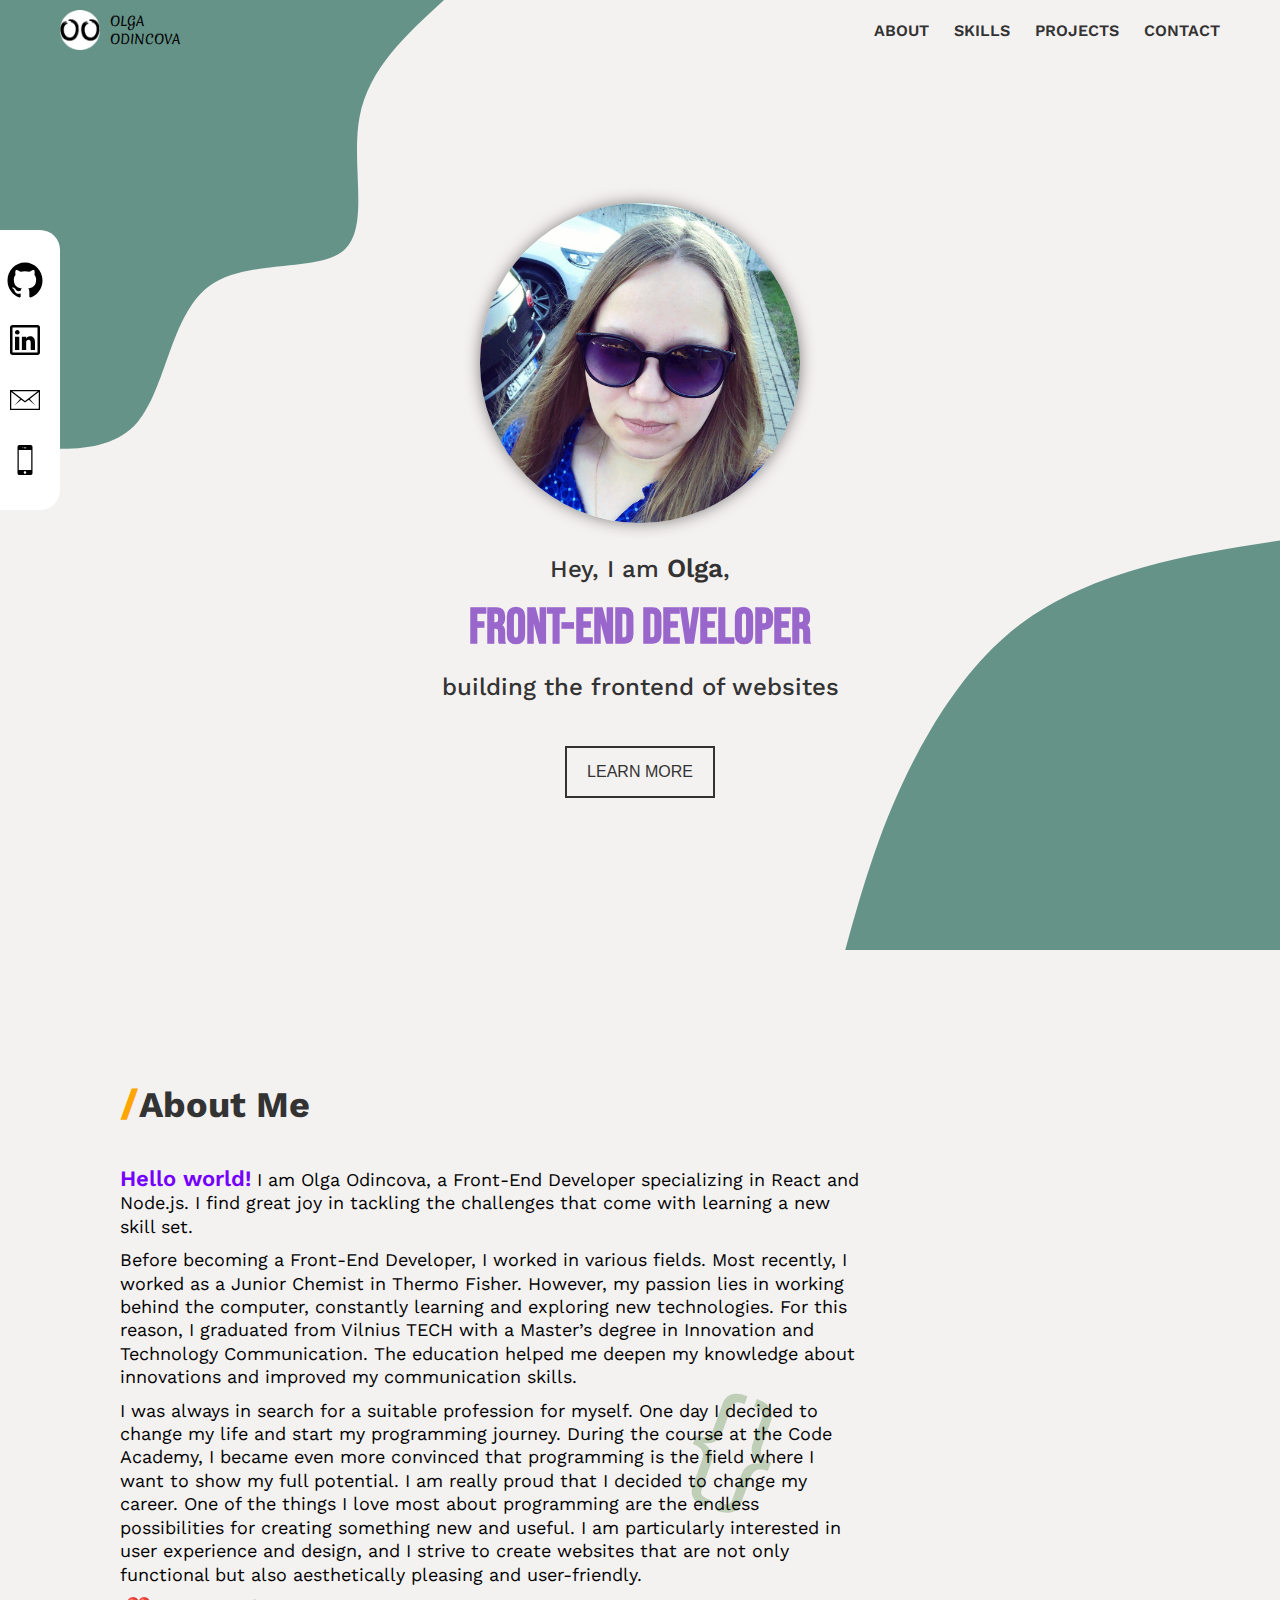
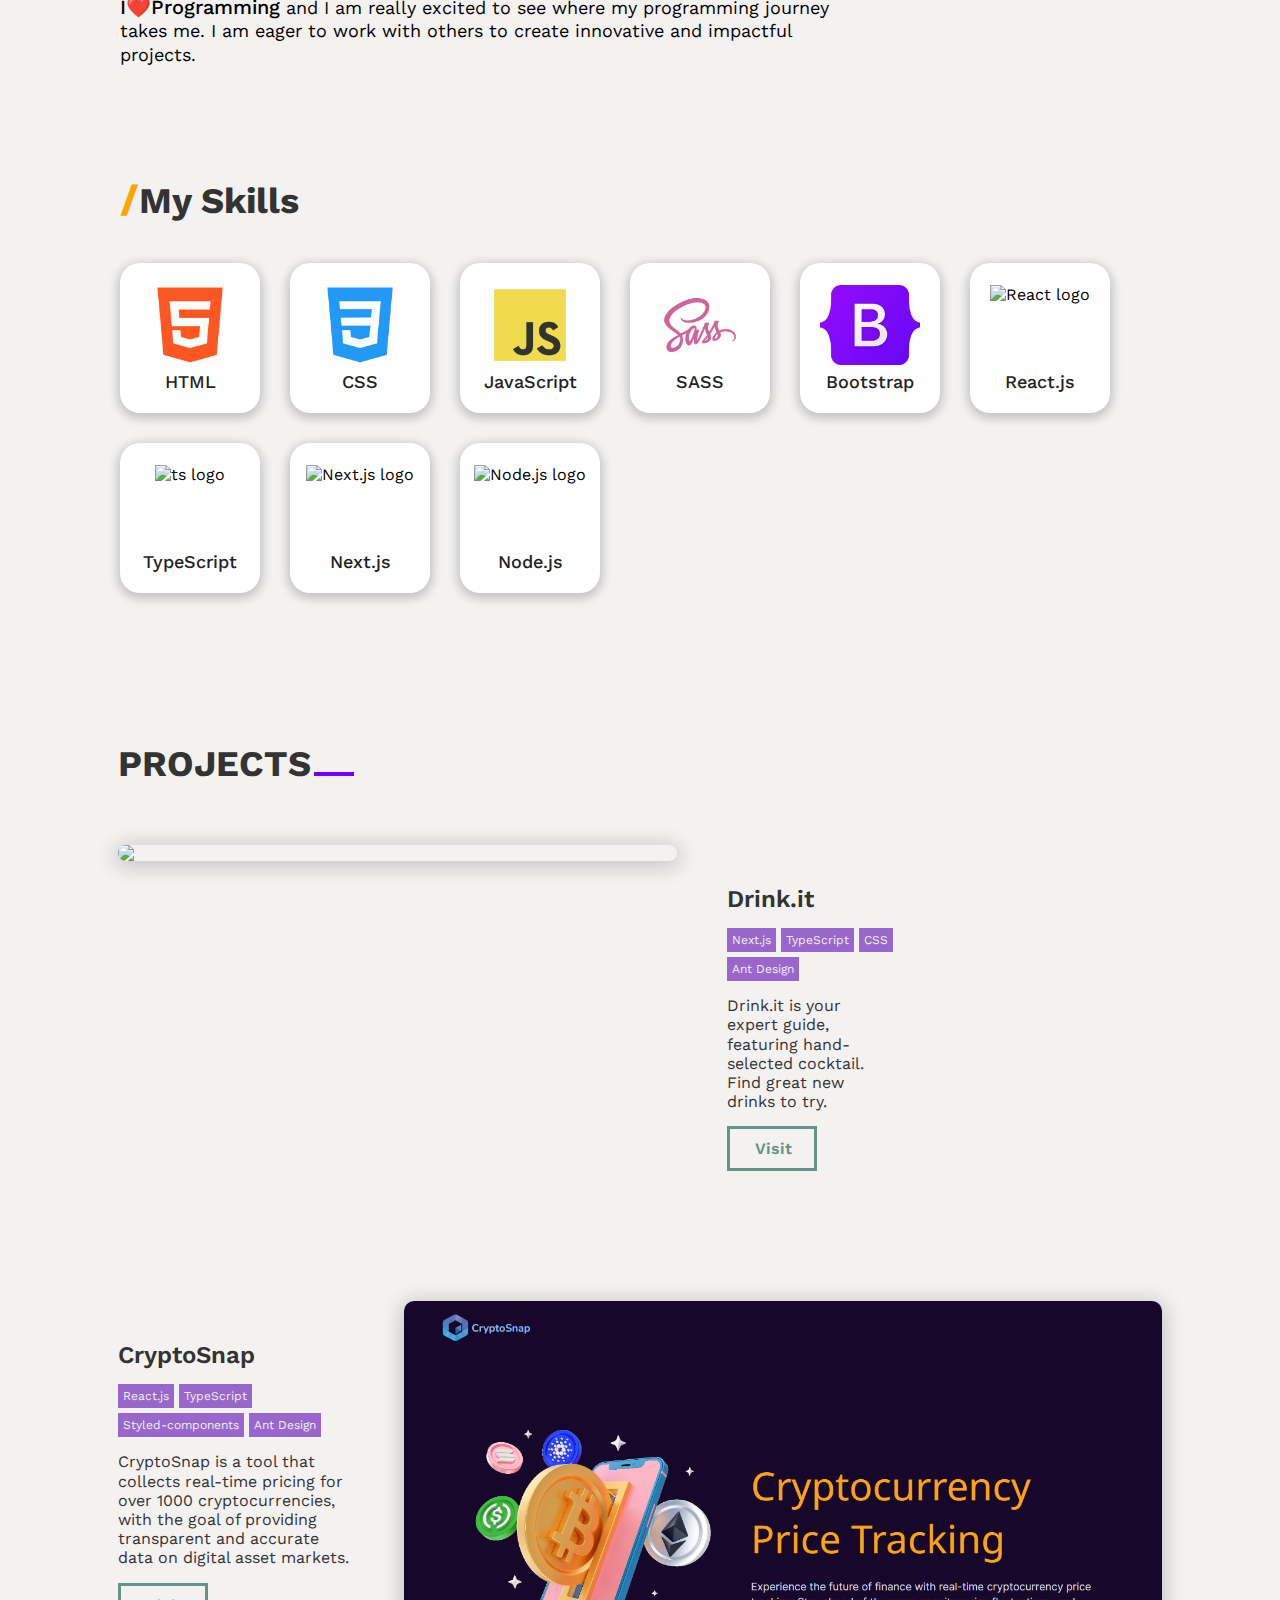
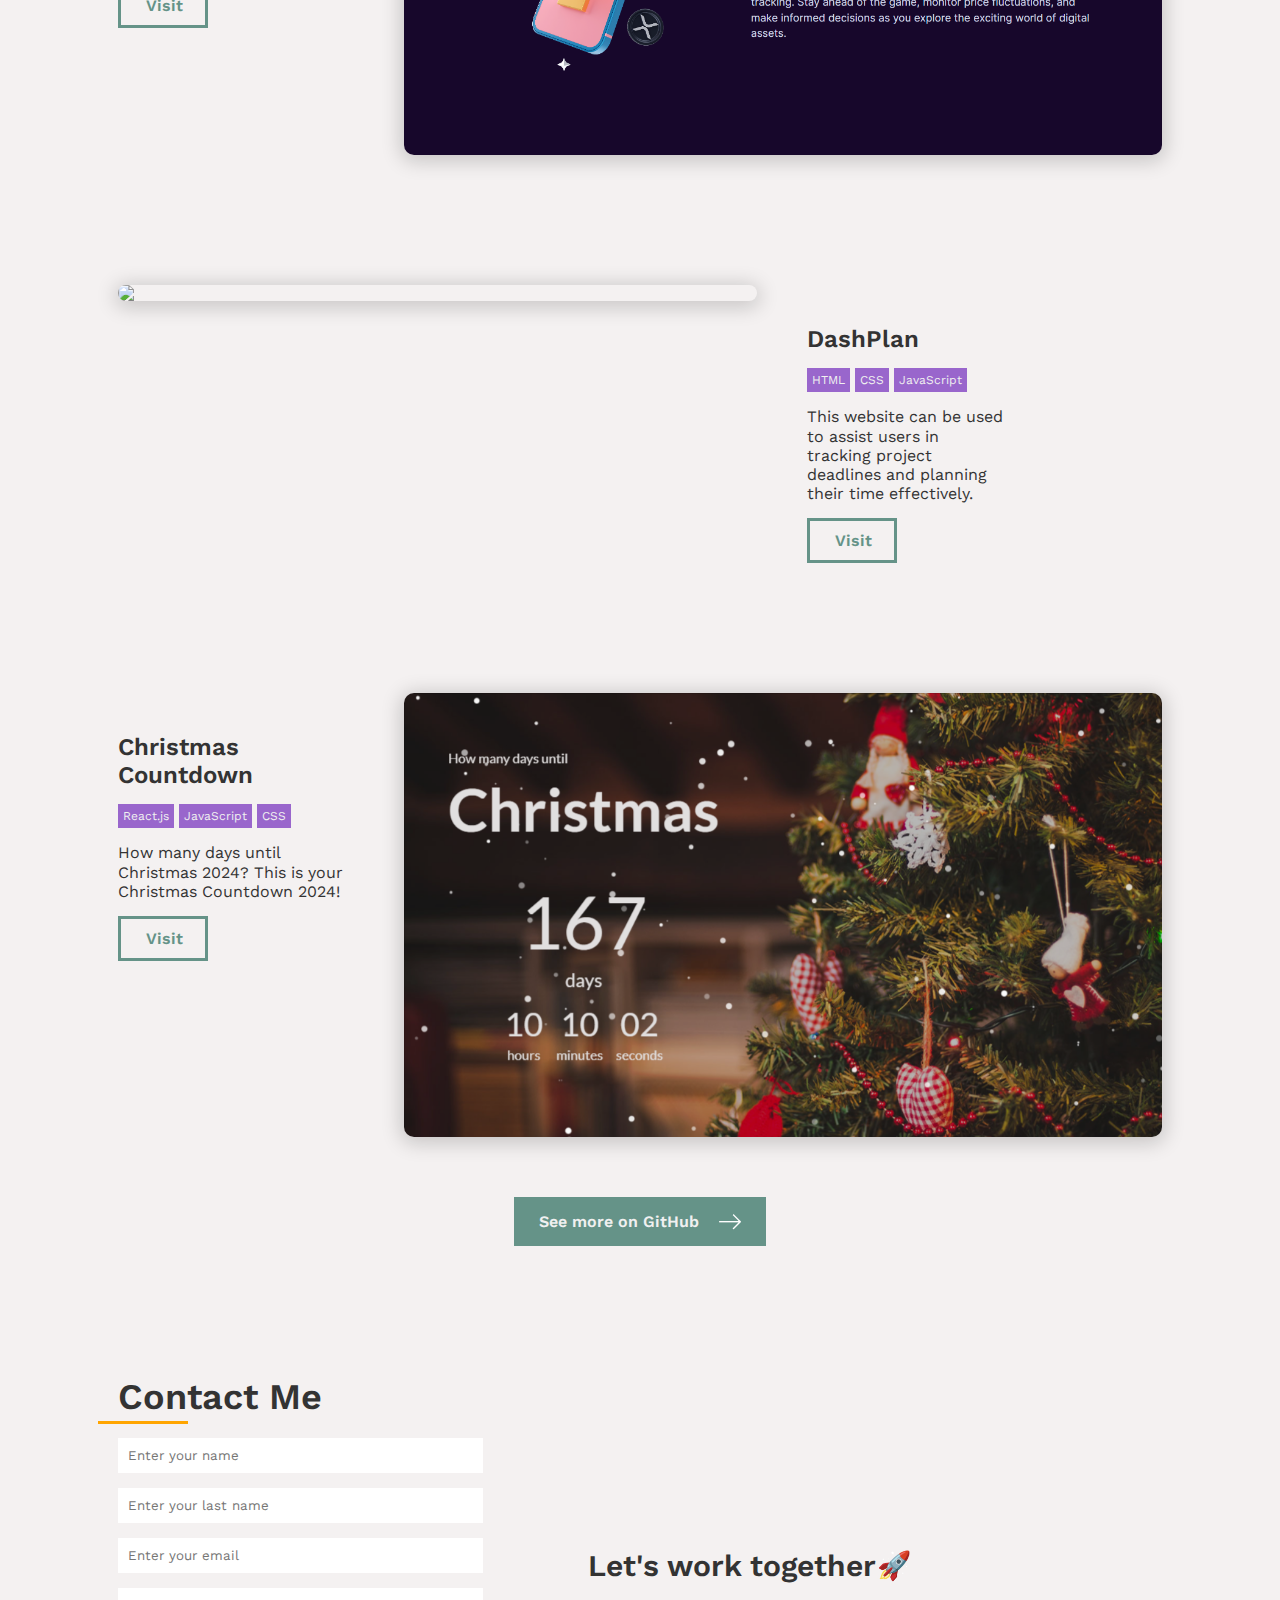
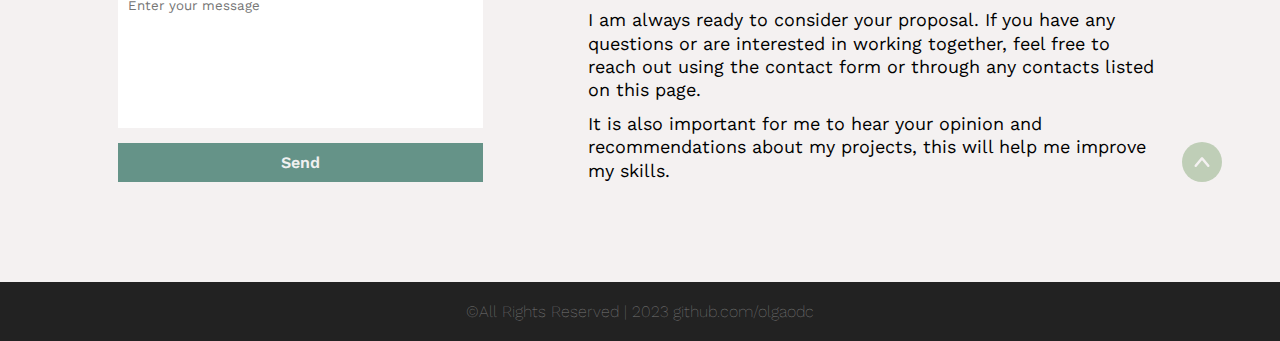
==== commit 9b9b3374: "Projects section updated" ====
--- a/index.html
+++ b/index.html
@@ -180,7 +180,8 @@
               <h2 class="project-tile">Projects</h2>
               <div class="project-items-wrapper">
 
-                <div class="project-item">
+                <!--TO DO: FIX WEBSITE:
+                 <div class="project-item">
                   <a class="project-image-link" href="https://devhelp-olgaodc.vercel.app/" target="_blank">
                     <img class="project-image" src="./img/DevHelp.png">
                   </a>
@@ -201,9 +202,12 @@
                     <a class="project-item-button" href="https://devhelp-olgaodc.vercel.app/" target="_blank">Visit</a>
                   </div>
 
-                </div>
+                </div> -->
 
                 <div class="project-item">
+                  <a class="project-image-link" href="https://drink-it-app.netlify.app/" target="_blank">
+                    <img class="project-image" src="./img/Drink-it.png">
+                  </a>
                   <div class="project-info">
                     <h3 class="project-item-title">Drink.it</h3>
                     <span class="project-stack">
@@ -215,17 +219,11 @@
                     <p class="project-item-description">
                       Drink.it is your expert guide, featuring hand-selected cocktail. Find great new drinks to try.
                     </p>
-                    <a class="project-item-button" href="https://trailz-five.vercel.app/" target="_blank">Visit</a>
-                  </div>
-                  <a class="project-image-link" href="https://trailz-five.vercel.app/" target="_blank">
-                    <img class="project-image" src="./img/Drink-it.png">
-                  </a>
+                    <a class="project-item-button" href="https://drink-it-app.netlify.app/" target="_blank">Visit</a>
+                  </div>
                 </div>
 
                 <div class="project-item">
-                  <a class="project-image-link" href="https://cryptosnap-three.vercel.app/" target="_blank">
-                    <img class="project-image" src="./img/CryptoSnap.png">
-                  </a>
                   <div class="project-info">
                     <h3 class="project-item-title">CryptoSnap</h3>
                     <span class="project-stack">
@@ -239,9 +237,15 @@
                       markets.</p>
                     <a class="project-item-button" href="https://cryptosnap-three.vercel.app/" target="_blank">Visit</a>
                   </div>
+                  <a class="project-image-link" href="https://cryptosnap-three.vercel.app/" target="_blank">
+                    <img class="project-image" src="./img/CryptoSnap.png">
+                  </a>
                 </div>
 
                 <div class="project-item">
+                  <a class="project-image-link" href="https://olgaodc.github.io/dashplan/" target="_blank">
+                    <img class="project-image" src="./img/DashPlan.png">
+                  </a>
                   <div class="project-info">
                     <h3 class="project-item-title">DashPlan</h3>
                     <span class="project-stack">
@@ -253,8 +257,21 @@
                       deadlines and planning their time effectively.</p>
                     <a class="project-item-button" href="https://olgaodc.github.io/dashplan/" target="_blank">Visit</a>
                   </div>
-                  <a class="project-image-link" href="https://olgaodc.github.io/dashplan/" target="_blank">
-                    <img class="project-image" src="./img/DashPlan.png">
+                </div>
+
+                <div class="project-item">
+                  <div class="project-info">
+                    <h3 class="project-item-title">Christmas Countdown</h3>
+                    <span class="project-stack">
+                      <span class="stack-item">React.js</span>
+                      <span class="stack-item">JavaScript</span>
+                      <span class="stack-item">CSS</span>
+                    </span>
+                    <p class="project-item-description">How many days until Christmas 2024? This is your Christmas Countdown 2024!</p>
+                    <a class="project-item-button" href="https://christmas-countdown-olgaodc.vercel.app/" target="_blank">Visit</a>
+                  </div>
+                  <a class="project-image-link" href="https://christmas-countdown-olgaodc.vercel.app/" target="_blank">
+                    <img class="project-image" src="./img/Christmas-Countdown.png">
                   </a>
                 </div>
               </div>
